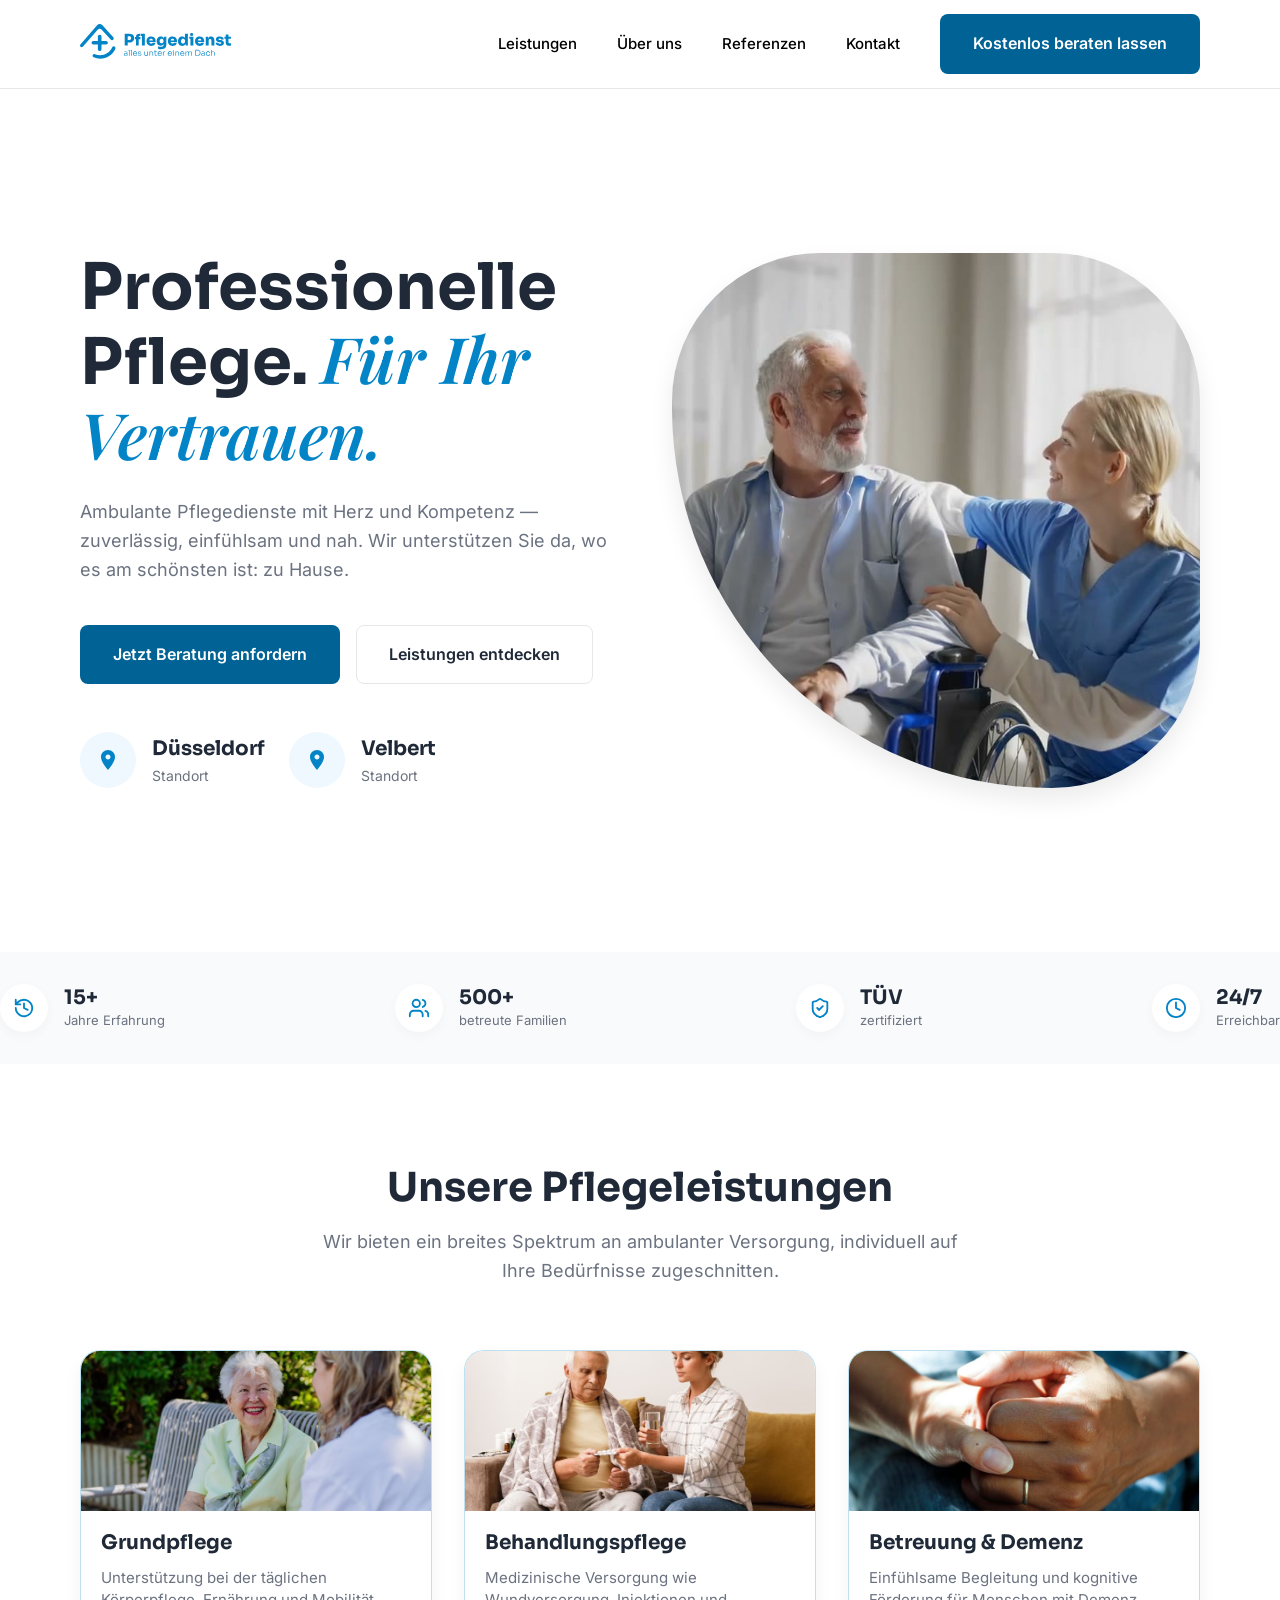
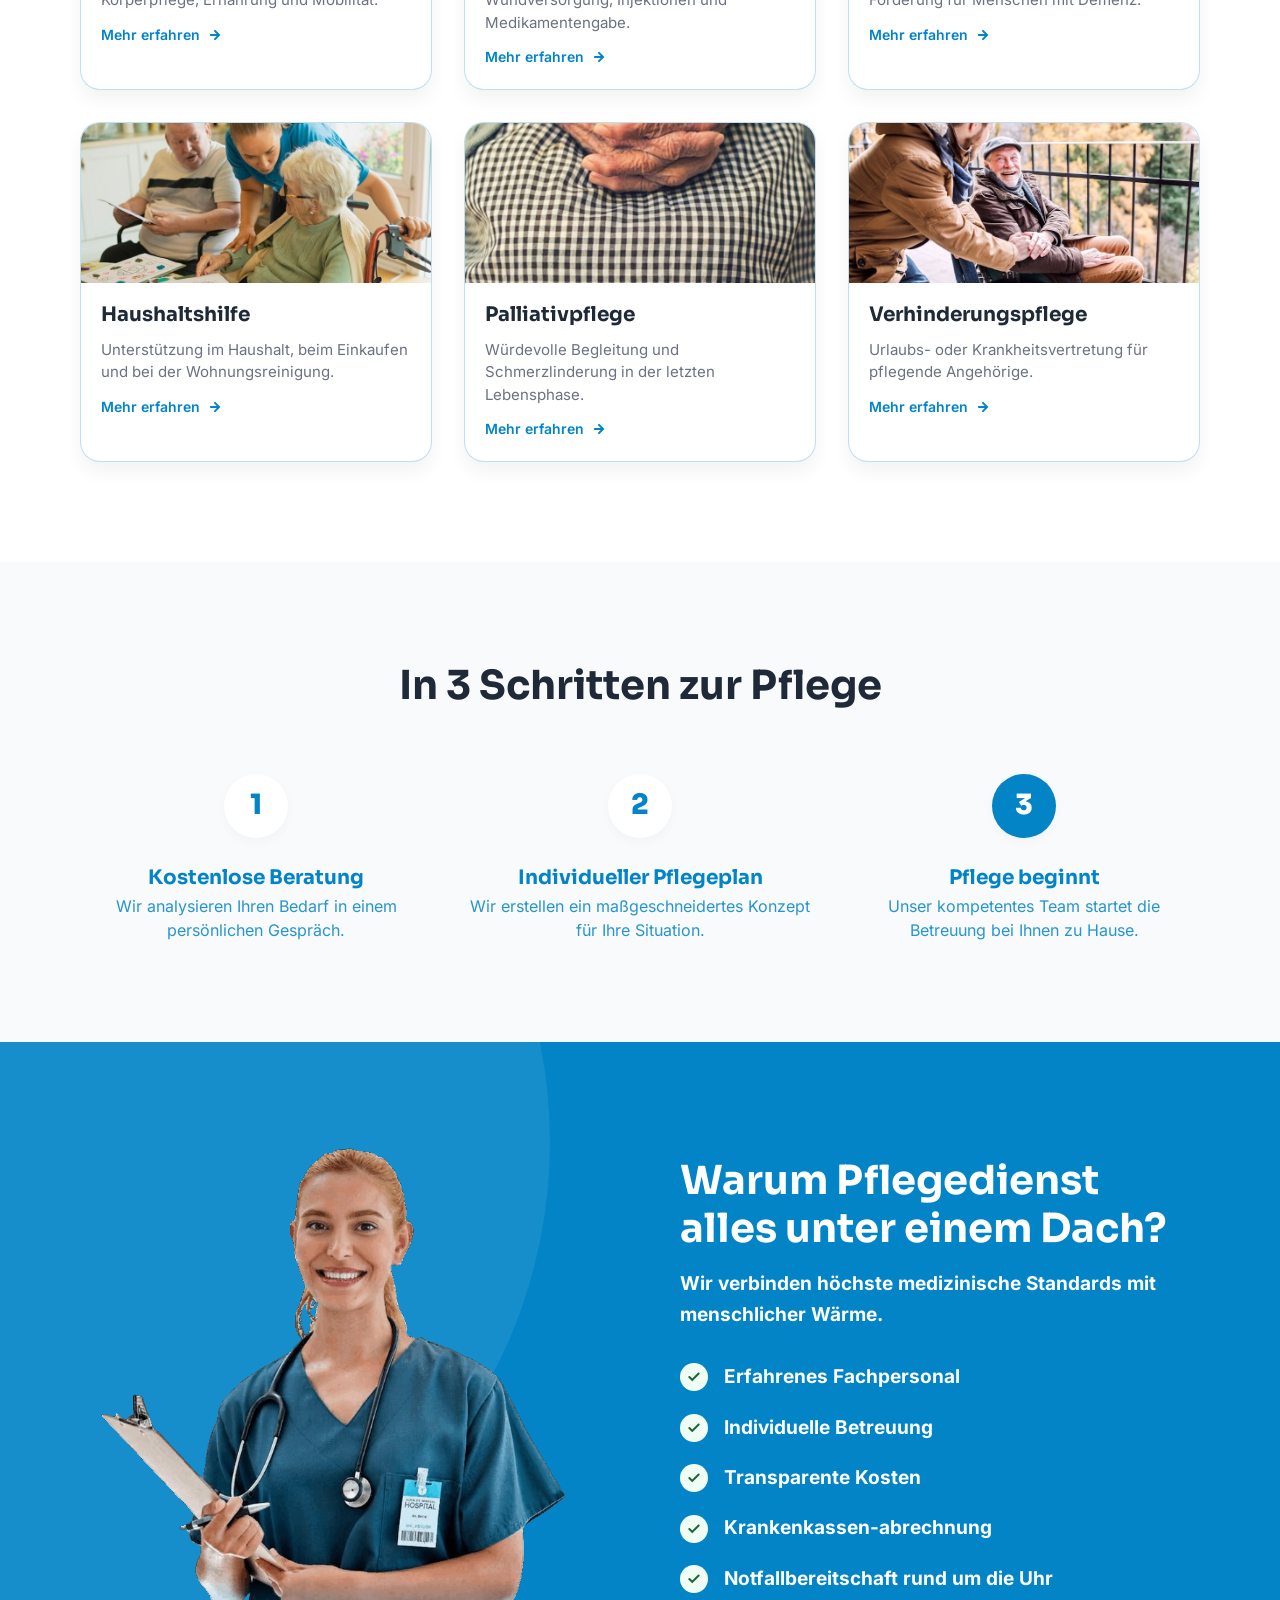
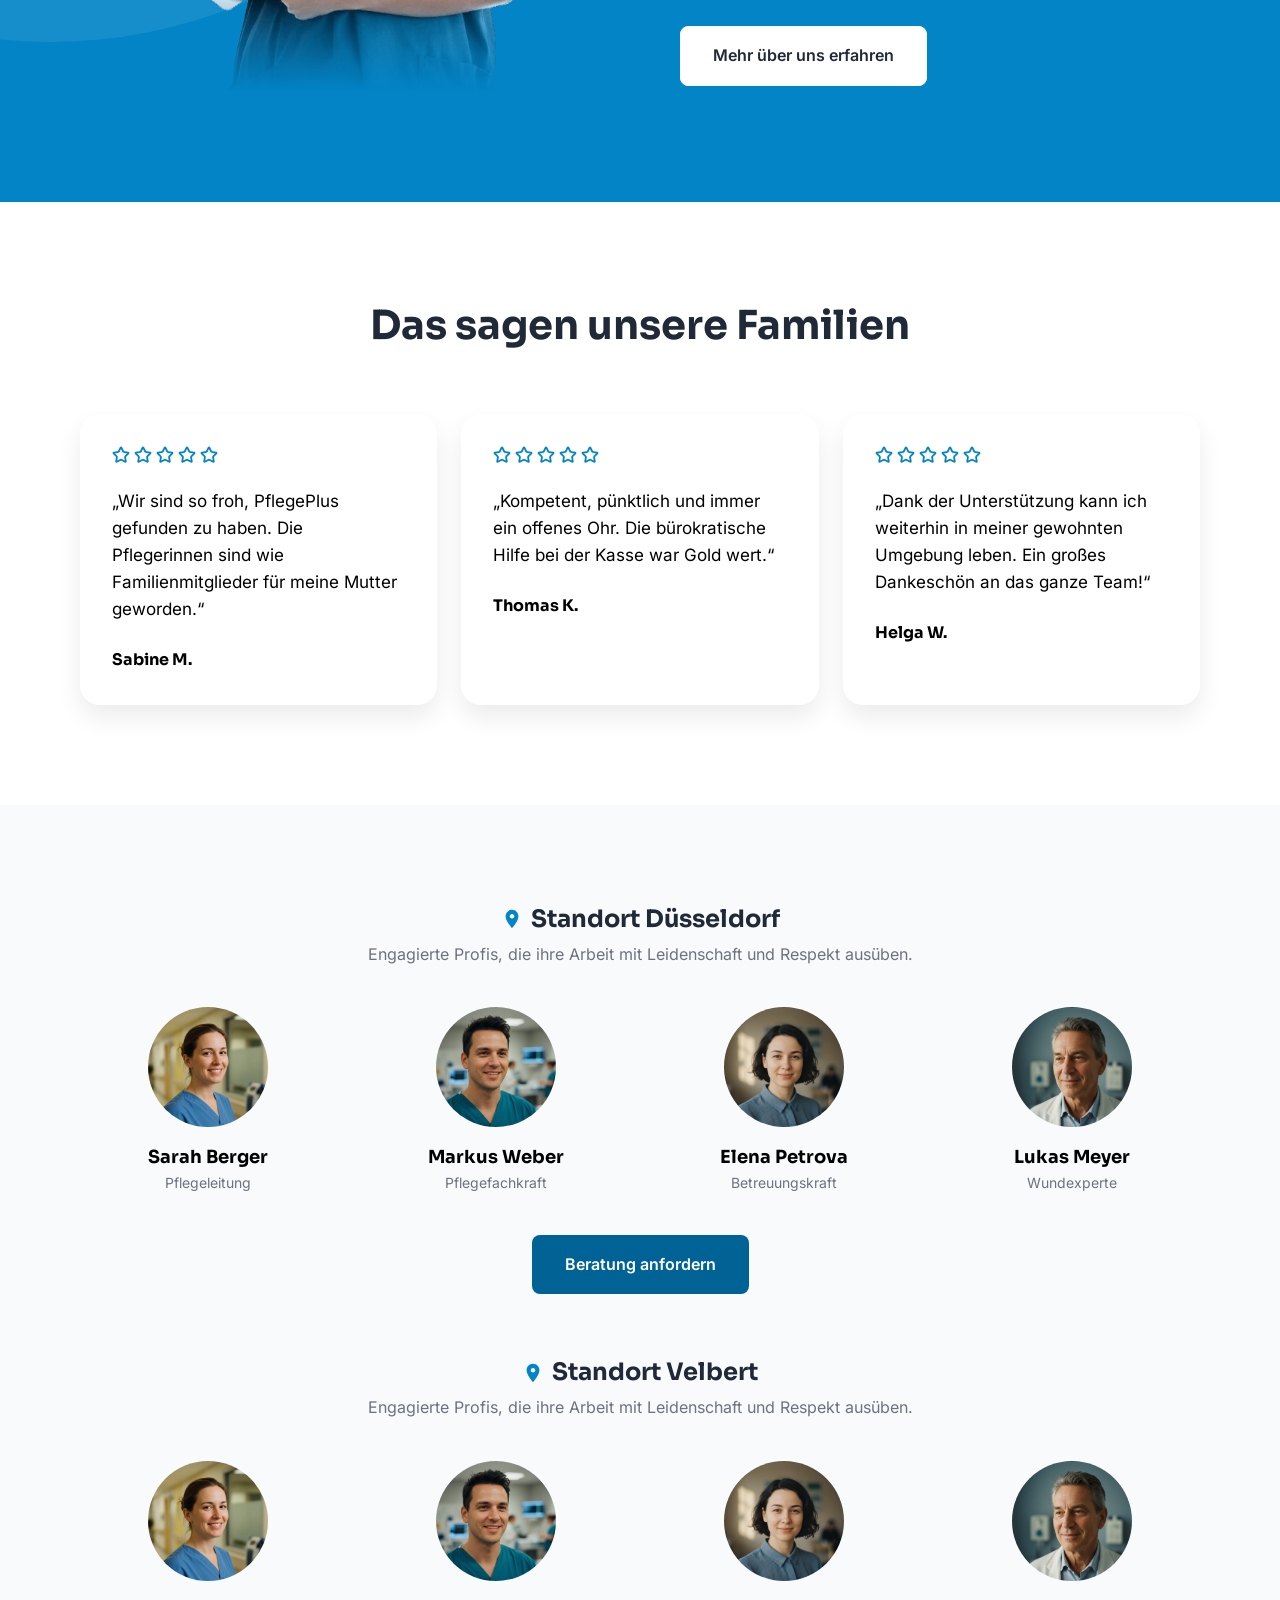
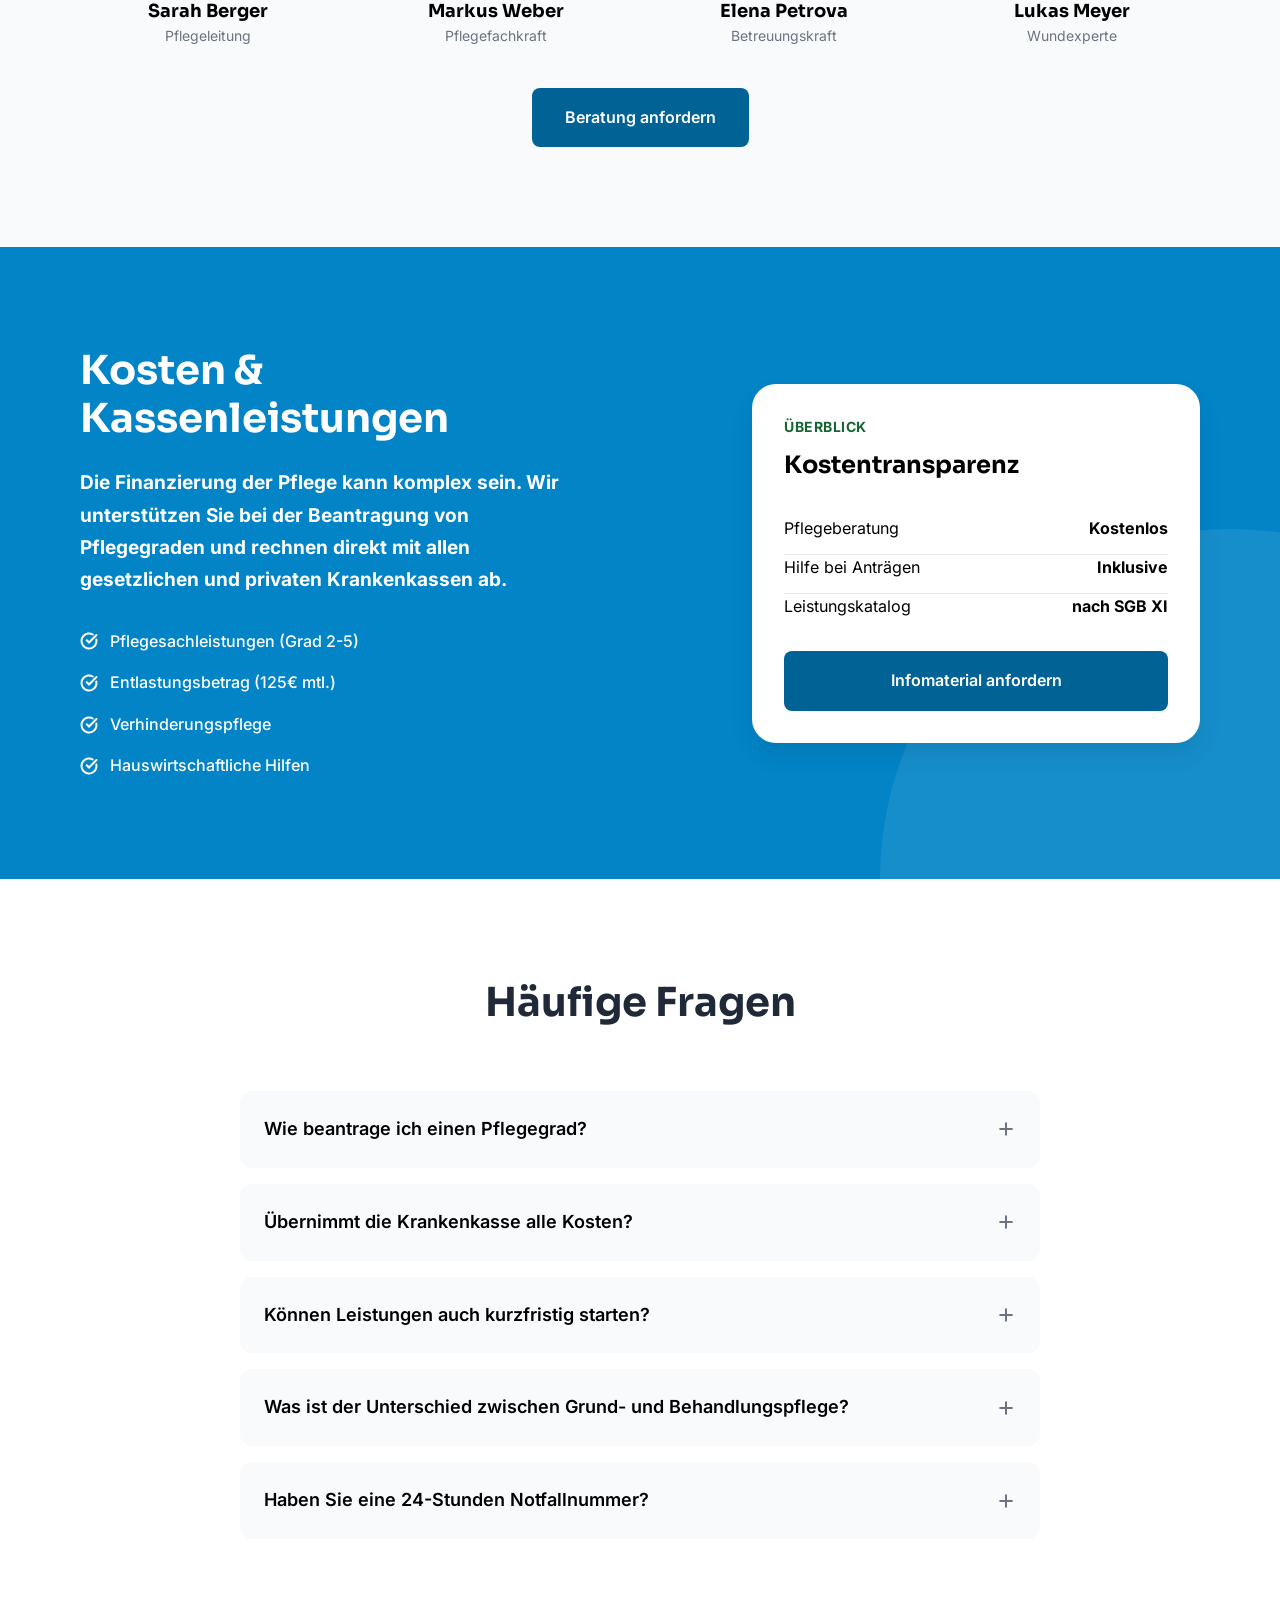
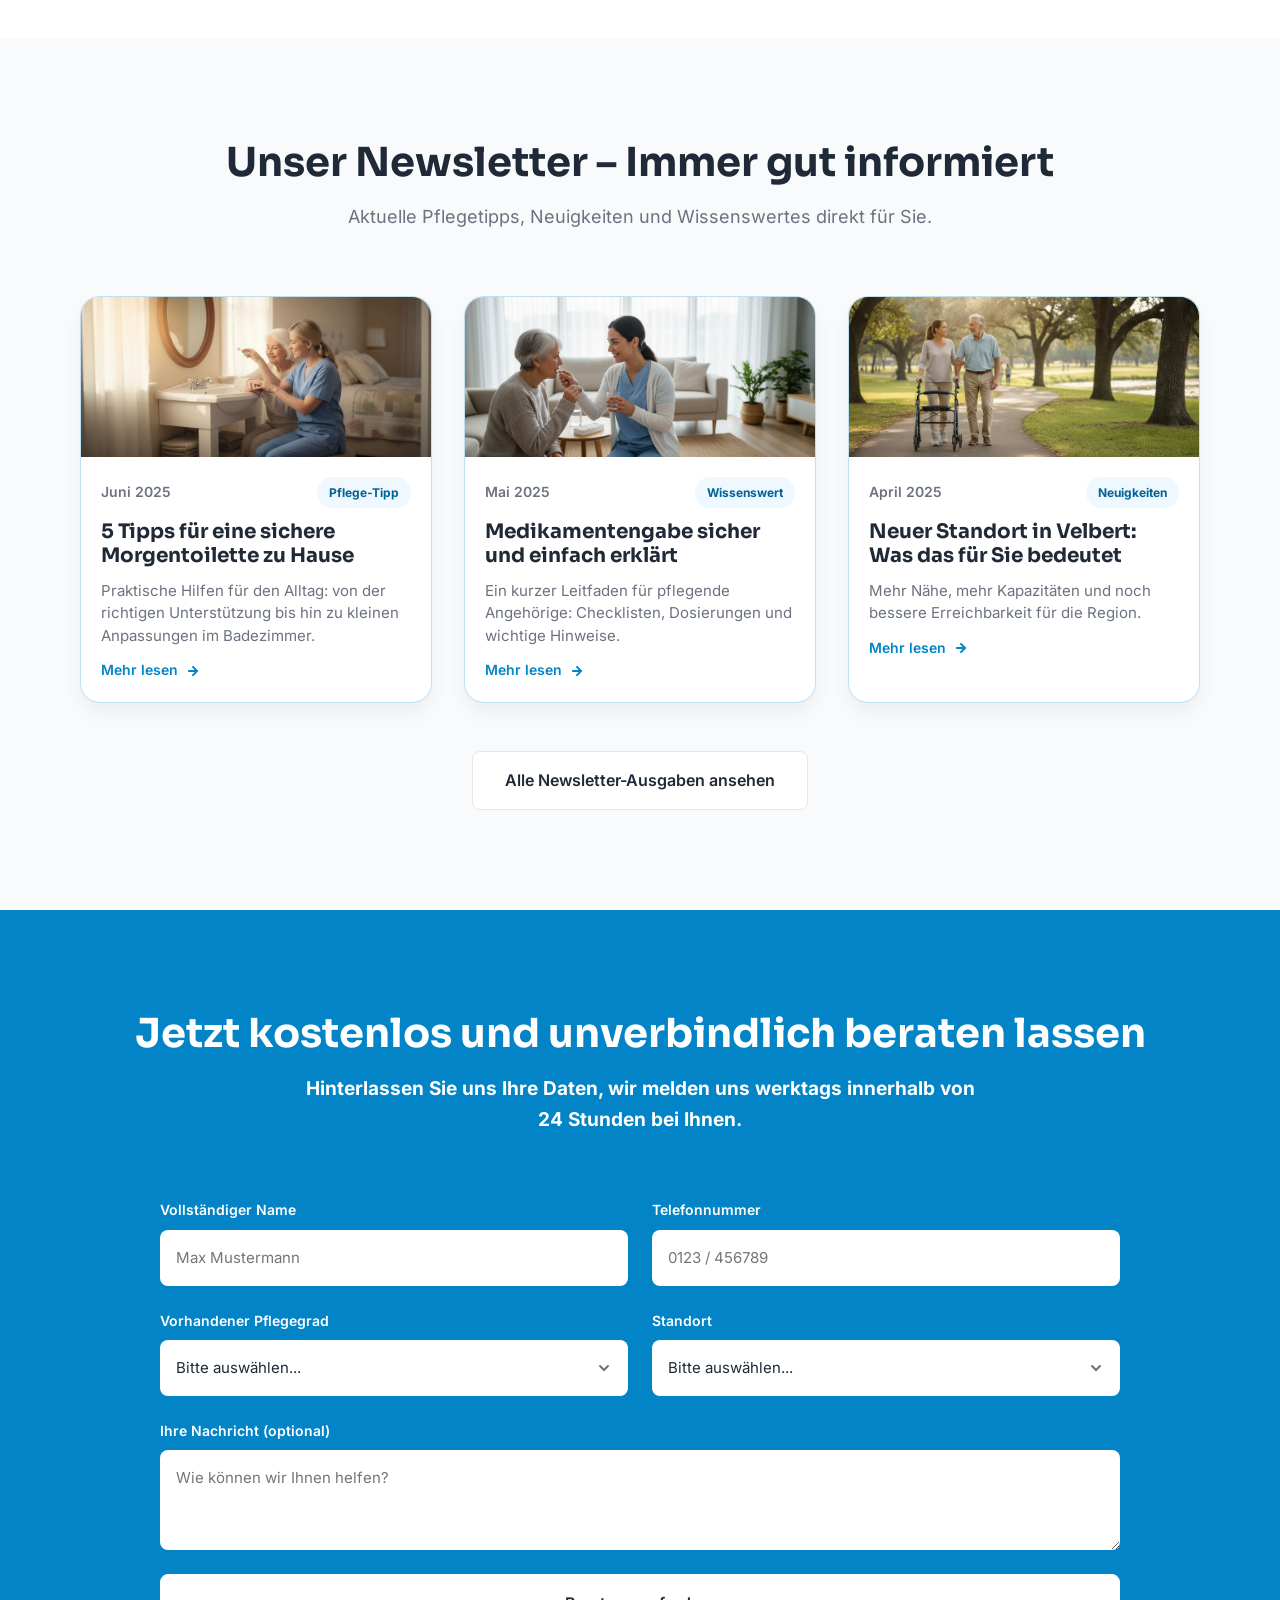
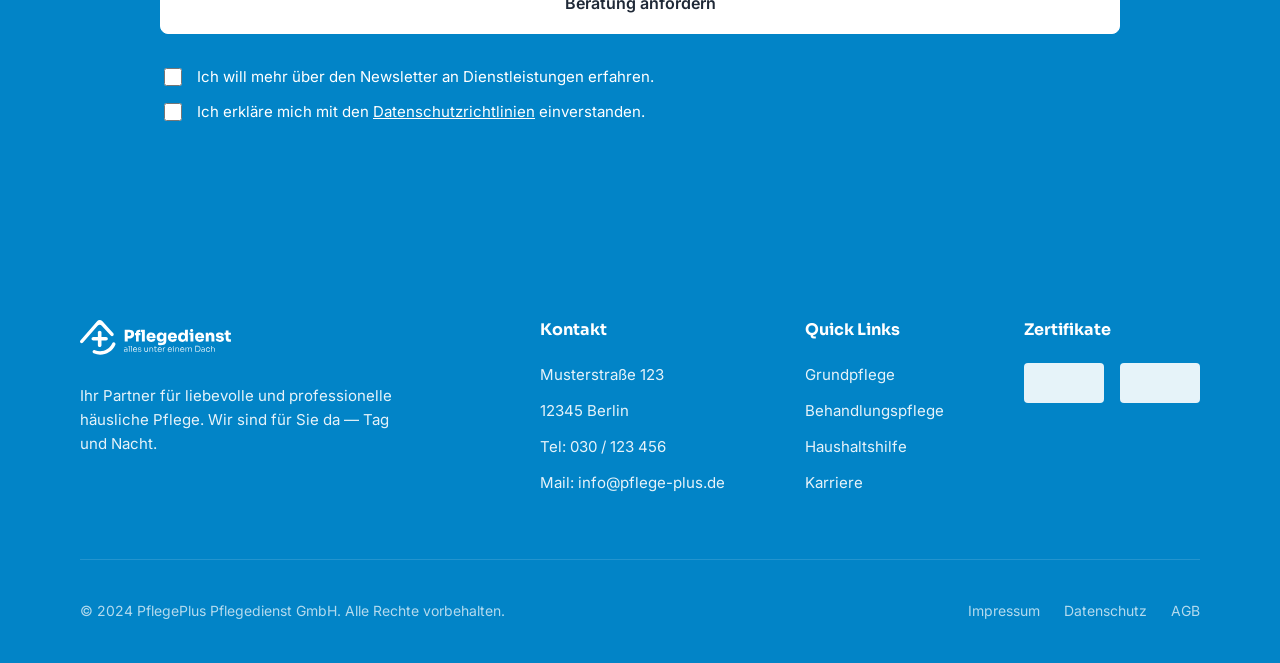
==== index.html @ 5e6a9688 "Initial commit: Pflegedienst-Website Statische Website mit Landingpage, Kontaktformular, Footer und " ====
<!DOCTYPE html>
<html lang="de" data-theme="blau">
<head>
<meta charset="UTF-8" />
<meta name="viewport" content="width=device-width, initial-scale=1.0" />
<title>Pflegedienst alles unter einem Dach — Professionelle Pflege. Für Ihr Vertrauen.</title>
<meta name="description" content="Ambulante Pflege in Düsseldorf &amp; Velbert: Grundpflege, Behandlungspflege, Haushaltshilfe u.v.m. — zuverlässig, einfühlsam, nah. Jetzt kostenlos beraten lassen." />
<link rel="canonical" href="https://www.PLATZHALTER-DOMAIN.de/" />

<link rel="icon" href="favicon.ico" sizes="any" />
<link rel="icon" href="assets/icons/favicon-32.png" type="image/png" sizes="32x32" />
<link rel="apple-touch-icon" href="assets/icons/apple-touch-icon.png" />
<meta name="theme-color" content="#016395" />

<meta property="og:type" content="website" />
<meta property="og:site_name" content="Pflegedienst alles unter einem Dach" />
<meta property="og:title" content="Pflegedienst alles unter einem Dach — Professionelle Pflege. Für Ihr Vertrauen." />
<meta property="og:description" content="Ambulante Pflege in Düsseldorf &amp; Velbert: Grundpflege, Behandlungspflege, Haushaltshilfe u.v.m. — zuverlässig, einfühlsam, nah." />
<meta property="og:image" content="https://www.PLATZHALTER-DOMAIN.de/assets/images/hero-visual.jpg" />
<meta property="og:locale" content="de_DE" />
<meta name="twitter:card" content="summary_large_image" />

<link rel="preload" href="fonts/sora-800.woff2" as="font" type="font/woff2" crossorigin />
<link rel="preload" href="fonts/inter-400.woff2" as="font" type="font/woff2" crossorigin />

<link rel="stylesheet" href="css/tokens.css" />
<link rel="stylesheet" href="css/fonts.css" />
<link rel="stylesheet" href="css/base.css" />
<link rel="stylesheet" href="css/components.css" />
<link rel="stylesheet" href="css/layout.css" />

<script type="application/ld+json">
{
  "@context": "https://schema.org",
  "@graph": [
    {
      "@type": "MedicalBusiness",
      "name": "Pflegedienst alles unter einem Dach — Düsseldorf",
      "image": "https://www.PLATZHALTER-DOMAIN.de/assets/images/hero-visual.jpg",
      "telephone": "PLATZHALTER-TELEFON",
      "areaServed": "Düsseldorf",
      "address": {
        "@type": "PostalAddress",
        "addressLocality": "Düsseldorf",
        "addressCountry": "DE"
      }
    },
    {
      "@type": "MedicalBusiness",
      "name": "Pflegedienst alles unter einem Dach — Velbert",
      "image": "https://www.PLATZHALTER-DOMAIN.de/assets/images/hero-visual.jpg",
      "telephone": "PLATZHALTER-TELEFON",
      "areaServed": "Velbert",
      "address": {
        "@type": "PostalAddress",
        "addressLocality": "Velbert",
        "addressCountry": "DE"
      }
    }
  ]
}
</script>
</head>
<body>

<!-- ============================== HEADER ============================== -->
<header class="site-header">
  <div class="container">
    <a href="#top" class="logo" aria-label="Pflegedienst alles unter einem Dach — Startseite">
      <img class="logo__full" src="assets/logo/logo.svg" alt="Pflegedienst alles unter einem Dach" width="900" height="236" />
    </a>

    <nav class="nav-desktop" aria-label="Hauptnavigation">
      <ul class="nav-desktop__links">
        <li><a href="#services">Leistungen</a></li>
        <li><a href="#warum-uns">Über uns</a></li>
        <li><a href="#team">Referenzen</a></li>
        <li><a href="#kontakt">Kontakt</a></li>
      </ul>
      <a href="#kontakt" class="btn btn--primary">Kostenlos beraten lassen</a>
    </nav>

    <button class="nav-toggle" aria-label="Menü öffnen" aria-expanded="false" aria-controls="nav-mobile">
      <span></span><span></span><span></span>
    </button>
  </div>

  <nav id="nav-mobile" class="nav-mobile" aria-label="Mobile Navigation">
    <ul class="nav-mobile__links">
      <li><a href="#services">Leistungen</a></li>
      <li><a href="#warum-uns">Über uns</a></li>
      <li><a href="#team">Referenzen</a></li>
      <li><a href="#kontakt">Kontakt</a></li>
    </ul>
    <a href="#kontakt" class="btn btn--primary btn--block">Kostenlos beraten lassen</a>
  </nav>
</header>

<main id="top">

  <!-- ============================== HERO ============================== -->
  <section class="hero">
    <div class="container">
      <div class="hero__content">
        <div class="hero__heading-group">
          <h1 class="hero__title">Professionelle Pflege. <em>Für Ihr Vertrauen.</em></h1>
          <p class="hero__lede">Ambulante Pflegedienste mit Herz und Kompetenz — zuverlässig, einfühlsam und nah. Wir unterstützen Sie da, wo es am schönsten ist: zu Hause.</p>
        </div>
        <div class="hero__actions">
          <a href="#kontakt" class="btn btn--primary">Jetzt Beratung anfordern</a>
          <a href="#services" class="btn btn--secondary">Leistungen entdecken</a>
        </div>
        <div class="hero__locations">
          <div class="location">
            <div class="location__icon"><img src="assets/icons/map-pin.svg" alt="" /></div>
            <div>
              <p class="location__name">Düsseldorf</p>
              <p class="location__label">Standort</p>
            </div>
          </div>
          <div class="location">
            <div class="location__icon"><img src="assets/icons/map-pin.svg" alt="" /></div>
            <div>
              <p class="location__name">Velbert</p>
              <p class="location__label">Standort</p>
            </div>
          </div>
        </div>
      </div>
      <div class="hero__visual">
        <div class="hero__visual-panel">
          <video class="hero__visual-img" width="1280" height="720" poster="assets/images/hero-visual-poster.jpg" autoplay muted loop playsinline preload="auto" aria-label="Pflegefachkraft im warmherzigen Gespräch mit einem Bewohner im Rollstuhl">
            <source src="assets/video/hero-video.mp4" type="video/mp4" />
          </video>
        </div>
      </div>
    </div>
  </section>

  <!-- ============================== TRUST BAR ============================== -->
  <section class="trust-bar" aria-label="Vertrauenswerte">
    <div class="container">
      <div class="stat">
        <div class="stat__icon"><img src="assets/icons/history.svg" alt="" /></div>
        <div><p class="stat__value">15+</p><p class="stat__label">Jahre Erfahrung</p></div>
      </div>
      <div class="stat">
        <div class="stat__icon"><img src="assets/icons/users.svg" alt="" /></div>
        <div><p class="stat__value">500+</p><p class="stat__label">betreute Familien</p></div>
      </div>
      <div class="stat">
        <div class="stat__icon"><img src="assets/icons/shield-check.svg" alt="" /></div>
        <div><p class="stat__value">TÜV</p><p class="stat__label">zertifiziert</p></div>
      </div>
      <div class="stat">
        <div class="stat__icon"><img src="assets/icons/clock.svg" alt="" /></div>
        <div><p class="stat__value">24/7</p><p class="stat__label">Erreichbar</p></div>
      </div>
    </div>
  </section>

  <!-- ============================== SERVICES ============================== -->
  <section id="services">
    <div class="container">
      <div class="section-head">
        <h2 class="section-title">Unsere Pflegeleistungen</h2>
        <p class="section-intro">Wir bieten ein breites Spektrum an ambulanter Versorgung, individuell auf Ihre Bedürfnisse zugeschnitten.</p>
      </div>
      <div class="services-grid">
        <article class="card reveal">
          <img class="card__image" src="assets/images/service-grundpflege.jpg" width="800" height="533" loading="lazy" decoding="async" alt="Pflegekraft unterstützt eine Seniorin bei der Grundpflege" />
          <div class="card__body">
            <h3 class="card__title">Grundpflege</h3>
            <p class="card__text">Unterstützung bei der täglichen Körperpflege, Ernährung und Mobilität.</p>
            <a href="#kontakt" class="card__link">Mehr erfahren <img src="assets/icons/arrow-right.svg" alt="" /></a>
          </div>
        </article>
        <article class="card reveal">
          <img class="card__image" src="assets/images/service-behandlungspflege.jpg" width="800" height="533" loading="lazy" decoding="async" alt="Medizinische Behandlungspflege durch Fachpersonal" />
          <div class="card__body">
            <h3 class="card__title">Behandlungspflege</h3>
            <p class="card__text">Medizinische Versorgung wie Wundversorgung, Injektionen und Medikamentengabe.</p>
            <a href="#kontakt" class="card__link">Mehr erfahren <img src="assets/icons/arrow-right.svg" alt="" /></a>
          </div>
        </article>
        <article class="card reveal">
          <img class="card__image" src="assets/images/service-betreuung-demenz.jpg" width="800" height="533" loading="lazy" decoding="async" alt="Einfühlsame Betreuung eines Menschen mit Demenz" />
          <div class="card__body">
            <h3 class="card__title">Betreuung &amp; Demenz</h3>
            <p class="card__text">Einfühlsame Begleitung und kognitive Förderung für Menschen mit Demenz.</p>
            <a href="#kontakt" class="card__link">Mehr erfahren <img src="assets/icons/arrow-right.svg" alt="" /></a>
          </div>
        </article>
        <article class="card reveal">
          <img class="card__image" src="assets/images/service-haushaltshilfe.jpg" width="800" height="566" loading="lazy" decoding="async" alt="Haushaltshilfe unterstützt beim Einkaufen" />
          <div class="card__body">
            <h3 class="card__title">Haushaltshilfe</h3>
            <p class="card__text">Unterstützung im Haushalt, beim Einkaufen und bei der Wohnungsreinigung.</p>
            <a href="#kontakt" class="card__link">Mehr erfahren <img src="assets/icons/arrow-right.svg" alt="" /></a>
          </div>
        </article>
        <article class="card reveal">
          <img class="card__image" src="assets/images/service-palliativpflege.jpg" width="800" height="533" loading="lazy" decoding="async" alt="Würdevolle Palliativpflege in vertrauter Umgebung" />
          <div class="card__body">
            <h3 class="card__title">Palliativpflege</h3>
            <p class="card__text">Würdevolle Begleitung und Schmerzlinderung in der letzten Lebensphase.</p>
            <a href="#kontakt" class="card__link">Mehr erfahren <img src="assets/icons/arrow-right.svg" alt="" /></a>
          </div>
        </article>
        <article class="card reveal">
          <img class="card__image" src="assets/images/service-verhinderungspflege.jpg" width="800" height="533" loading="lazy" decoding="async" alt="Verhinderungspflege als Vertretung für pflegende Angehörige" />
          <div class="card__body">
            <h3 class="card__title">Verhinderungspflege</h3>
            <p class="card__text">Urlaubs- oder Krankheitsvertretung für pflegende Angehörige.</p>
            <a href="#kontakt" class="card__link">Mehr erfahren <img src="assets/icons/arrow-right.svg" alt="" /></a>
          </div>
        </article>
      </div>
    </div>
  </section>

  <!-- ============================== HOW IT WORKS ============================== -->
  <section class="section--subtle">
    <div class="container">
      <div class="section-head">
        <h2 class="section-title">In 3 Schritten zur Pflege</h2>
      </div>
      <div class="steps-grid">
        <div class="step reveal">
          <div class="step__number">1</div>
          <div>
            <p class="step__title">Kostenlose Beratung</p>
            <p class="step__text">Wir analysieren Ihren Bedarf in einem persönlichen Gespräch.</p>
          </div>
        </div>
        <div class="step reveal">
          <div class="step__number">2</div>
          <div>
            <p class="step__title">Individueller Pflegeplan</p>
            <p class="step__text">Wir erstellen ein maßgeschneidertes Konzept für Ihre Situation.</p>
          </div>
        </div>
        <div class="step step--active reveal">
          <div class="step__number">3</div>
          <div>
            <p class="step__title">Pflege beginnt</p>
            <p class="step__text">Unser kompetentes Team startet die Betreuung bei Ihnen zu Hause.</p>
          </div>
        </div>
      </div>
    </div>
  </section>

  <!-- ============================== WHY US ============================== -->
  <section id="warum-uns" class="why-us section--brand">
    <div class="decor-blob" style="width:1000px;height:1000px;top:-400px;left:-450px;"></div>
    <div class="container">
      <div class="why-us__visual">
        <img src="assets/images/why-us-nursing.png" width="700" height="776" loading="lazy" decoding="async" alt="Pflegefachkraft mit Klemmbrett und Stethoskop" />
      </div>
      <div class="why-us__content">
        <div class="why-us__heading">
          <h2>Warum Pflegedienst alles unter einem Dach?</h2>
          <p>Wir verbinden höchste medizinische Standards mit menschlicher Wärme.</p>
        </div>
        <div class="check-list">
          <div class="check-item">
            <div class="check-item__icon"><img src="assets/icons/check.svg" alt="" /></div>
            <p class="check-item__text">Erfahrenes Fachpersonal</p>
          </div>
          <div class="check-item">
            <div class="check-item__icon"><img src="assets/icons/check.svg" alt="" /></div>
            <p class="check-item__text">Individuelle Betreuung</p>
          </div>
          <div class="check-item">
            <div class="check-item__icon"><img src="assets/icons/check.svg" alt="" /></div>
            <p class="check-item__text">Transparente Kosten</p>
          </div>
          <div class="check-item">
            <div class="check-item__icon"><img src="assets/icons/check.svg" alt="" /></div>
            <p class="check-item__text">Krankenkassen-abrechnung</p>
          </div>
          <div class="check-item">
            <div class="check-item__icon"><img src="assets/icons/check.svg" alt="" /></div>
            <p class="check-item__text">Notfallbereitschaft rund um die Uhr</p>
          </div>
        </div>
        <a href="#team" class="btn btn--on-brand" style="align-self:flex-start;">Mehr über uns erfahren</a>
      </div>
    </div>
  </section>

  <!-- ============================== TESTIMONIALS ============================== -->
  <section>
    <div class="container">
      <div class="section-head">
        <h2 class="section-title">Das sagen unsere Familien</h2>
      </div>
      <div class="testimonials-grid">
        <div class="testimonial reveal">
          <div class="testimonial__stars" role="img" aria-label="Bewertung: 5 von 5 Sternen">
            <img src="assets/icons/star.svg" alt="" aria-hidden="true" /><img src="assets/icons/star.svg" alt="" aria-hidden="true" /><img src="assets/icons/star.svg" alt="" aria-hidden="true" /><img src="assets/icons/star.svg" alt="" aria-hidden="true" /><img src="assets/icons/star.svg" alt="" aria-hidden="true" />
          </div>
          <p class="testimonial__quote">„Wir sind so froh, PflegePlus gefunden zu haben. Die Pflegerinnen sind wie Familienmitglieder für meine Mutter geworden.“</p>
          <p class="testimonial__author">Sabine M.</p>
        </div>
        <div class="testimonial reveal">
          <div class="testimonial__stars" role="img" aria-label="Bewertung: 5 von 5 Sternen">
            <img src="assets/icons/star.svg" alt="" aria-hidden="true" /><img src="assets/icons/star.svg" alt="" aria-hidden="true" /><img src="assets/icons/star.svg" alt="" aria-hidden="true" /><img src="assets/icons/star.svg" alt="" aria-hidden="true" /><img src="assets/icons/star.svg" alt="" aria-hidden="true" />
          </div>
          <p class="testimonial__quote">„Kompetent, pünktlich und immer ein offenes Ohr. Die bürokratische Hilfe bei der Kasse war Gold wert.“</p>
          <p class="testimonial__author">Thomas K.</p>
        </div>
        <div class="testimonial reveal">
          <div class="testimonial__stars" role="img" aria-label="Bewertung: 5 von 5 Sternen">
            <img src="assets/icons/star.svg" alt="" aria-hidden="true" /><img src="assets/icons/star.svg" alt="" aria-hidden="true" /><img src="assets/icons/star.svg" alt="" aria-hidden="true" /><img src="assets/icons/star.svg" alt="" aria-hidden="true" /><img src="assets/icons/star.svg" alt="" aria-hidden="true" />
          </div>
          <p class="testimonial__quote">„Dank der Unterstützung kann ich weiterhin in meiner gewohnten Umgebung leben. Ein großes Dankeschön an das ganze Team!“</p>
          <p class="testimonial__author">Helga W.</p>
        </div>
      </div>
    </div>
  </section>

  <!-- ============================== TEAM ============================== -->
  <section id="team" class="section--subtle">
    <div class="container">
      <div class="team-location">
        <div class="team-location__head">
          <h3><img src="assets/icons/map-pin.svg" alt="" />Standort Düsseldorf</h3>
          <p>Engagierte Profis, die ihre Arbeit mit Leidenschaft und Respekt ausüben.</p>
        </div>
        <div class="team-grid">
          <div class="team-member reveal">
            <img class="team-member__photo" src="assets/images/team-sarah-berger.jpg" width="400" height="400" loading="lazy" decoding="async" alt="Sarah Berger" />
            <div><p class="team-member__name">Sarah Berger</p><p class="team-member__role">Pflegeleitung</p></div>
          </div>
          <div class="team-member reveal">
            <img class="team-member__photo" src="assets/images/team-markus-weber.jpg" width="400" height="400" loading="lazy" decoding="async" alt="Markus Weber" />
            <div><p class="team-member__name">Markus Weber</p><p class="team-member__role">Pflegefachkraft</p></div>
          </div>
          <div class="team-member reveal">
            <img class="team-member__photo" src="assets/images/team-elena-petrova.jpg" width="400" height="400" loading="lazy" decoding="async" alt="Elena Petrova" />
            <div><p class="team-member__name">Elena Petrova</p><p class="team-member__role">Betreuungskraft</p></div>
          </div>
          <div class="team-member reveal">
            <img class="team-member__photo" src="assets/images/team-lukas-meyer.jpg" width="400" height="400" loading="lazy" decoding="async" alt="Lukas Meyer" />
            <div><p class="team-member__name">Lukas Meyer</p><p class="team-member__role">Wundexperte</p></div>
          </div>
        </div>
        <div class="team-location__cta">
          <a href="#kontakt" class="btn btn--primary">Beratung anfordern</a>
        </div>
      </div>

      <div class="team-location">
        <div class="team-location__head">
          <h3><img src="assets/icons/map-pin.svg" alt="" />Standort Velbert</h3>
          <p>Engagierte Profis, die ihre Arbeit mit Leidenschaft und Respekt ausüben.</p>
        </div>
        <div class="team-grid">
          <div class="team-member reveal">
            <img class="team-member__photo" src="assets/images/team-sarah-berger.jpg" width="400" height="400" loading="lazy" decoding="async" alt="Sarah Berger" />
            <div><p class="team-member__name">Sarah Berger</p><p class="team-member__role">Pflegeleitung</p></div>
          </div>
          <div class="team-member reveal">
            <img class="team-member__photo" src="assets/images/team-markus-weber.jpg" width="400" height="400" loading="lazy" decoding="async" alt="Markus Weber" />
            <div><p class="team-member__name">Markus Weber</p><p class="team-member__role">Pflegefachkraft</p></div>
          </div>
          <div class="team-member reveal">
            <img class="team-member__photo" src="assets/images/team-elena-petrova.jpg" width="400" height="400" loading="lazy" decoding="async" alt="Elena Petrova" />
            <div><p class="team-member__name">Elena Petrova</p><p class="team-member__role">Betreuungskraft</p></div>
          </div>
          <div class="team-member reveal">
            <img class="team-member__photo" src="assets/images/team-lukas-meyer.jpg" width="400" height="400" loading="lazy" decoding="async" alt="Lukas Meyer" />
            <div><p class="team-member__name">Lukas Meyer</p><p class="team-member__role">Wundexperte</p></div>
          </div>
        </div>
        <div class="team-location__cta">
          <a href="#kontakt" class="btn btn--primary">Beratung anfordern</a>
        </div>
      </div>
    </div>
  </section>

  <!-- ============================== COSTS ============================== -->
  <section class="costs section--brand">
    <div class="decor-blob" style="width:700px;height:700px;bottom:-350px;right:-300px;"></div>
    <div class="container">
      <div class="costs__content">
        <h2 class="costs__title">Kosten &amp; Kassenleistungen</h2>
        <p class="costs__text">Die Finanzierung der Pflege kann komplex sein. Wir unterstützen Sie bei der Beantragung von Pflegegraden und rechnen direkt mit allen gesetzlichen und privaten Krankenkassen ab.</p>
        <div class="costs__list">
          <div class="check-circle-item"><img src="assets/icons/check-circle.svg" alt="" /><span>Pflegesachleistungen (Grad 2-5)</span></div>
          <div class="check-circle-item"><img src="assets/icons/check-circle.svg" alt="" /><span>Entlastungsbetrag (125€ mtl.)</span></div>
          <div class="check-circle-item"><img src="assets/icons/check-circle.svg" alt="" /><span>Verhinderungspflege</span></div>
          <div class="check-circle-item"><img src="assets/icons/check-circle.svg" alt="" /><span>Hauswirtschaftliche Hilfen</span></div>
        </div>
      </div>
      <div class="overview-card">
        <div>
          <p class="overview-card__eyebrow">Überblick</p>
          <p class="overview-card__title">Kostentransparenz</p>
        </div>
        <div>
          <div class="overview-card__row"><span>Pflegeberatung</span><span>Kostenlos</span></div>
          <div class="overview-card__row"><span>Hilfe bei Anträgen</span><span>Inklusive</span></div>
          <div class="overview-card__row"><span>Leistungskatalog</span><span>nach SGB XI</span></div>
        </div>
        <a href="#kontakt" class="btn btn--primary btn--block">Infomaterial anfordern</a>
      </div>
    </div>
  </section>

  <!-- ============================== FAQ ============================== -->
  <section>
    <div class="container">
      <div class="section-head">
        <h2 class="section-title">Häufige Fragen</h2>
      </div>
      <div class="accordion">
        <div class="accordion-item">
          <button class="accordion-trigger" aria-expanded="false" aria-controls="faq-panel-1" id="faq-trigger-1">
            <span>Wie beantrage ich einen Pflegegrad?</span>
            <img class="accordion-trigger__icon" src="assets/icons/plus.svg" alt="" aria-hidden="true" />
          </button>
          <div class="accordion-panel" id="faq-panel-1" role="region" aria-labelledby="faq-trigger-1"><div class="accordion-panel__inner">
            <p>Wir unterstützen Sie kostenlos bei der Antragstellung: Sie stellen den Antrag formlos bei Ihrer Pflegekasse, anschließend erfolgt eine Begutachtung durch den Medizinischen Dienst. Wir begleiten Sie durch den gesamten Prozess und helfen bei allen erforderlichen Unterlagen.</p>
          </div></div>
        </div>
        <div class="accordion-item">
          <button class="accordion-trigger" aria-expanded="false" aria-controls="faq-panel-2" id="faq-trigger-2">
            <span>Übernimmt die Krankenkasse alle Kosten?</span>
            <img class="accordion-trigger__icon" src="assets/icons/plus.svg" alt="" aria-hidden="true" />
          </button>
          <div class="accordion-panel" id="faq-panel-2" role="region" aria-labelledby="faq-trigger-2"><div class="accordion-panel__inner">
            <p>Je nach Pflegegrad übernimmt die Pflegekasse Pflegesachleistungen, den Entlastungsbetrag sowie weitere Leistungen. Wir rechnen direkt mit Ihrer Kasse ab und informieren Sie transparent über eventuelle Eigenanteile.</p>
          </div></div>
        </div>
        <div class="accordion-item">
          <button class="accordion-trigger" aria-expanded="false" aria-controls="faq-panel-3" id="faq-trigger-3">
            <span>Können Leistungen auch kurzfristig starten?</span>
            <img class="accordion-trigger__icon" src="assets/icons/plus.svg" alt="" aria-hidden="true" />
          </button>
          <div class="accordion-panel" id="faq-panel-3" role="region" aria-labelledby="faq-trigger-3"><div class="accordion-panel__inner">
            <p>Ja, in dringenden Fällen können wir die Versorgung häufig innerhalb weniger Tage beginnen. Kontaktieren Sie uns einfach — wir prüfen gemeinsam mit Ihnen die schnellstmögliche Umsetzung.</p>
          </div></div>
        </div>
        <div class="accordion-item">
          <button class="accordion-trigger" aria-expanded="false" aria-controls="faq-panel-4" id="faq-trigger-4">
            <span>Was ist der Unterschied zwischen Grund- und Behandlungspflege?</span>
            <img class="accordion-trigger__icon" src="assets/icons/plus.svg" alt="" aria-hidden="true" />
          </button>
          <div class="accordion-panel" id="faq-panel-4" role="region" aria-labelledby="faq-trigger-4"><div class="accordion-panel__inner">
            <p>Grundpflege umfasst Unterstützung bei Körperpflege, Ernährung und Mobilität. Behandlungspflege beinhaltet medizinische Maßnahmen wie Wundversorgung, Medikamentengabe oder Injektionen, die von examiniertem Fachpersonal durchgeführt werden.</p>
          </div></div>
        </div>
        <div class="accordion-item">
          <button class="accordion-trigger" aria-expanded="false" aria-controls="faq-panel-5" id="faq-trigger-5">
            <span>Haben Sie eine 24-Stunden Notfallnummer?</span>
            <img class="accordion-trigger__icon" src="assets/icons/plus.svg" alt="" aria-hidden="true" />
          </button>
          <div class="accordion-panel" id="faq-panel-5" role="region" aria-labelledby="faq-trigger-5"><div class="accordion-panel__inner">
            <p>Ja, wir sind rund um die Uhr für Notfälle erreichbar. Unsere Notfallnummer finden Sie in Ihren Unterlagen sowie telefonisch über unsere Zentrale.</p>
          </div></div>
        </div>
      </div>
    </div>
  </section>

  <!-- ============================== NEWSLETTER ============================== -->
  <section class="section--subtle">
    <div class="container">
      <div class="section-head">
        <h2 class="section-title">Unser Newsletter – Immer gut informiert</h2>
        <p class="section-intro">Aktuelle Pflegetipps, Neuigkeiten und Wissenswertes direkt für Sie.</p>
      </div>
      <div class="newsletter-grid">
        <article class="card reveal">
          <img class="card__image" src="assets/images/newsletter-juni.jpg" width="900" height="394" loading="lazy" decoding="async" alt="Sichere Morgentoilette zu Hause" />
          <div class="card__body">
            <div class="card__meta"><span class="card__meta-date">Juni 2025</span><span class="pill">Pflege-Tipp</span></div>
            <h3 class="card__title" style="font-size:1.25rem;">5 Tipps für eine sichere Morgentoilette zu Hause</h3>
            <p class="card__text">Praktische Hilfen für den Alltag: von der richtigen Unterstützung bis hin zu kleinen Anpassungen im Badezimmer.</p>
            <a href="#" class="card__link">Mehr lesen <img src="assets/icons/arrow-right.svg" alt="" /></a>
          </div>
        </article>
        <article class="card reveal">
          <img class="card__image" src="assets/images/newsletter-mai.jpg" width="900" height="394" loading="lazy" decoding="async" alt="Medikamentengabe sicher erklärt" />
          <div class="card__body">
            <div class="card__meta"><span class="card__meta-date">Mai 2025</span><span class="pill">Wissenswert</span></div>
            <h3 class="card__title" style="font-size:1.25rem;">Medikamentengabe sicher und einfach erklärt</h3>
            <p class="card__text">Ein kurzer Leitfaden für pflegende Angehörige: Checklisten, Dosierungen und wichtige Hinweise.</p>
            <a href="#" class="card__link">Mehr lesen <img src="assets/icons/arrow-right.svg" alt="" /></a>
          </div>
        </article>
        <article class="card reveal">
          <img class="card__image" src="assets/images/newsletter-april.jpg" width="900" height="394" loading="lazy" decoding="async" alt="Neuer Standort in Velbert" />
          <div class="card__body">
            <div class="card__meta"><span class="card__meta-date">April 2025</span><span class="pill">Neuigkeiten</span></div>
            <h3 class="card__title" style="font-size:1.25rem;">Neuer Standort in Velbert: Was das für Sie bedeutet</h3>
            <p class="card__text">Mehr Nähe, mehr Kapazitäten und noch bessere Erreichbarkeit für die Region.</p>
            <a href="#" class="card__link">Mehr lesen <img src="assets/icons/arrow-right.svg" alt="" /></a>
          </div>
        </article>
      </div>
      <div class="newsletter-cta">
        <a href="#" class="btn btn--secondary">Alle Newsletter-Ausgaben ansehen</a>
      </div>
    </div>
  </section>

  <!-- ============================== LEAD CAPTURE ============================== -->
  <section id="kontakt" class="section--brand">
    <div class="container">
      <div class="section-head section-head--inverse">
        <h2 class="section-title">Jetzt kostenlos und unverbindlich beraten lassen</h2>
        <p class="section-intro">Hinterlassen Sie uns Ihre Daten, wir melden uns werktags innerhalb von 24 Stunden bei Ihnen.</p>
      </div>
      <form class="lead-form">
        <div class="lead-form__grid">
          <div class="field">
            <label class="field__label" for="name">Vollständiger Name</label>
            <input class="field__input" type="text" id="name" name="name" placeholder="Max Mustermann" required />
          </div>
          <div class="field">
            <label class="field__label" for="phone">Telefonnummer</label>
            <input class="field__input" type="tel" id="phone" name="phone" placeholder="0123 / 456789" required />
          </div>
          <div class="field">
            <label class="field__label" for="pflegegrad">Vorhandener Pflegegrad</label>
            <select class="field__select" id="pflegegrad" name="pflegegrad">
              <option value="">Bitte auswählen...</option>
              <option value="kein">Kein Pflegegrad</option>
              <option value="1">Pflegegrad 1</option>
              <option value="2">Pflegegrad 2</option>
              <option value="3">Pflegegrad 3</option>
              <option value="4">Pflegegrad 4</option>
              <option value="5">Pflegegrad 5</option>
            </select>
          </div>
          <div class="field">
            <label class="field__label" for="standort">Standort</label>
            <select class="field__select" id="standort" name="standort" required>
              <option value="">Bitte auswählen...</option>
              <option value="duesseldorf">Düsseldorf</option>
              <option value="velbert">Velbert</option>
            </select>
          </div>
          <div class="field lead-form__message">
            <label class="field__label" for="message">Ihre Nachricht (optional)</label>
            <textarea class="field__textarea" id="message" name="message" placeholder="Wie können wir Ihnen helfen?"></textarea>
          </div>
          <div class="lead-form__submit">
            <button type="submit" class="btn btn--on-brand btn--block">Beratung anfordern</button>
          </div>
        </div>
        <div class="lead-form__consent">
          <div class="checkbox-row">
            <input type="checkbox" id="newsletter-optin" name="newsletter-optin" />
            <label for="newsletter-optin">Ich will mehr über den Newsletter an Dienstleistungen erfahren.</label>
          </div>
          <div class="checkbox-row">
            <input type="checkbox" id="privacy-optin" name="privacy-optin" required />
            <label for="privacy-optin">Ich erkläre mich mit den <a href="datenschutz.html" style="text-decoration:underline;">Datenschutzrichtlinien</a> einverstanden.</label>
          </div>
        </div>
        <p class="lead-form__status" role="status" style="color:var(--color-text-inverse);font-weight:600;"></p>
      </form>
    </div>
  </section>

</main>

<!-- ============================== FOOTER ============================== -->
<footer class="site-footer">
  <div class="container">
    <div class="footer-top">
      <div class="footer-brand">
        <a href="#top" class="logo logo--inverse" aria-label="Pflegedienst alles unter einem Dach — Startseite">
          <img class="logo__full" src="assets/logo/logo.svg" alt="Pflegedienst alles unter einem Dach" width="900" height="236" />
        </a>
        <p>Ihr Partner für liebevolle und professionelle häusliche Pflege. Wir sind für Sie da — Tag und Nacht.</p>
      </div>

      <div class="footer-columns">
        <div class="footer-column">
          <h4>Kontakt</h4>
          <ul>
            <li>Musterstraße 123</li>
            <li>12345 Berlin</li>
            <li><a href="tel:+4930123456">Tel: 030 / 123 456</a></li>
            <li><a href="mailto:info@pflege-plus.de">Mail: info@pflege-plus.de</a></li>
          </ul>
        </div>
        <div class="footer-column">
          <h4>Quick Links</h4>
          <ul>
            <li><a href="#services">Grundpflege</a></li>
            <li><a href="#services">Behandlungspflege</a></li>
            <li><a href="#services">Haushaltshilfe</a></li>
            <li><a href="#">Karriere</a></li>
          </ul>
        </div>
        <div class="footer-column">
          <h4>Zertifikate</h4>
          <div class="footer-certificates">
            <div class="certificate-badge"></div>
            <div class="certificate-badge"></div>
          </div>
        </div>
      </div>
    </div>

    <div class="footer-bottom">
      <p>© 2024 PflegePlus Pflegedienst GmbH. Alle Rechte vorbehalten.</p>
      <div class="footer-bottom__links">
        <a href="impressum.html">Impressum</a>
        <a href="datenschutz.html">Datenschutz</a>
        <a href="agb.html">AGB</a>
      </div>
    </div>
  </div>
</footer>

<script src="js/main.js"></script>
</body>
</html>
---- css/tokens.css ----
/* ==========================================================================
   DESIGN TOKENS
   Zwei Ebenen:
   1. Primitive (Palette)  – die einzige Ebene, die sich pro Color-Way ändert
   2. Semantisch           – verweist auf die Palette, wird von Komponenten benutzt

   Neue Farbwelt hinzufügen: einfach einen weiteren [data-theme="..."]-Block
   mit den Palette-Variablen ergänzen. Alles andere (Komponenten, Layout)
   bleibt unverändert, weil dort ausschließlich die semantischen Variablen
   verwendet werden.
   ========================================================================== */

:root {
  /* ---- Primitive: Farbwelt "Blau" (Default) -------------------------- */
  --palette-brand-50: #eff8ff;
  --palette-brand-100: #dbeefe;
  --palette-brand-500: #0284c7;
  --palette-brand-600: #0273ad;
  --palette-brand-700: #016395;
  --palette-brand-900: #023a57;
  --palette-black: #000000;
  --palette-white: #ffffff;

  /* ---- Primitive: neutrale Grautöne (Farbwelt-unabhängig) ------------- */
  --palette-gray-50: #f9fafb;
  --palette-gray-200: #e5e7eb;
  --palette-gray-300: #cbd5e1;
  --palette-gray-500: #6b7280;
  --palette-gray-600: #64748b;
  --palette-gray-800: #1f2937;
  --palette-green-50: #f0fdf4;
  --palette-green-700: #166534;

  /* ---- Semantisch: Farbe ---------------------------------------------- */
  --color-bg-default: var(--palette-white);
  --color-bg-subtle: var(--palette-gray-50);
  --color-bg-brand: var(--palette-brand-500);
  --color-bg-brand-hover: var(--palette-brand-700);
  --color-bg-brand-tint: var(--palette-brand-50);
  --color-bg-success: var(--palette-green-50);

  --color-text-primary: var(--palette-gray-800);
  --color-text-secondary: var(--palette-gray-500);
  --color-text-muted: var(--palette-gray-600);
  --color-text-brand: var(--palette-brand-500);
  --color-text-inverse: var(--palette-white);
  --color-text-on-brand-tint: var(--palette-brand-700);

  --color-border-default: var(--palette-gray-200);
  --color-border-subtle: var(--palette-gray-300);
  --color-border-brand-soft: rgba(2, 132, 199, 0.25);

  --color-status-success: var(--palette-green-700);

  /* ---- Semantisch: Typografie ------------------------------------------ */
  --font-heading: 'Sora', system-ui, sans-serif;
  --font-body: 'Inter', system-ui, sans-serif;
  --font-accent: 'Playfair Display', Georgia, serif;

  --text-xs: 0.75rem;    /* 12px */
  --text-sm: 0.8125rem;  /* 13px */
  --text-base-sm: 0.875rem; /* 14px */
  --text-base: 0.9375rem;   /* 15px */
  --text-md: 1rem;       /* 16px */
  --text-lg: 1.125rem;   /* 18px */
  --text-xl: 1.25rem;    /* 20px */
  --text-2xl: 1.5rem;    /* 24px */
  --text-3xl: 1.75rem;   /* 28px */
  --text-4xl: 2rem;      /* 32px */
  --text-5xl: 2.5rem;    /* 40px */
  --text-6xl: 4rem;      /* 64px */

  /* ---- Semantisch: Abstand (4px-Raster) --------------------------------- */
  --space-4: 0.25rem;
  --space-6: 0.375rem;
  --space-8: 0.5rem;
  --space-12: 0.75rem;
  --space-16: 1rem;
  --space-20: 1.25rem;
  --space-24: 1.5rem;
  --space-32: 2rem;
  --space-40: 2.5rem;
  --space-48: 3rem;
  --space-64: 4rem;
  --space-80: 5rem;
  --space-100: 6.25rem;
  --space-120: 7.5rem;
  --space-160: 10rem;
  --space-180: 11.25rem;

  /* ---- Semantisch: Radius ------------------------------------------------ */
  --radius-4: 0.25rem;
  --radius-8: 0.5rem;
  --radius-12: 0.75rem;
  --radius-14: 0.875rem;
  --radius-20: 1.25rem;
  --radius-24: 1.5rem;
  --radius-28: 1.75rem;
  --radius-40: 2.5rem;
  --radius-100: 6.25rem;
  --radius-156: 9.75rem;
  --radius-250: 15.625rem;
  --radius-400: 25rem;
  --radius-full: 999px;

  /* ---- Semantisch: Schatten ----------------------------------------------- */
  --elevation-sm: 0 4px 12px 0 rgba(0, 0, 0, 0.03);
  --elevation-md: 0 10px 20px 0 rgba(0, 0, 0, 0.05);
  --elevation-lg: 0 12px 24px 0 rgba(0, 0, 0, 0.08);

  /* ---- Layout ---------------------------------------------------------- */
  --container-max: 1280px;
  --side-padding: var(--space-20);
  --header-height: 72px;
}

@media (min-width: 768px) {
  :root {
    --side-padding: var(--space-40);
    --header-height: 80px;
  }
}

@media (min-width: 1120px) {
  :root {
    --side-padding: var(--space-80);
    --header-height: 88px;
  }
}

/* ==========================================================================
   Beispiel für eine weitere Farbwelt (deaktiviert, dient als Vorlage):

   [data-theme="gruen"] {
     --palette-brand-50: #ecfdf5;
     --palette-brand-100: #d1fae5;
     --palette-brand-500: #059669;
     --palette-brand-600: #047857;
     --palette-brand-700: #036450;
     --palette-brand-900: #013a2f;
   }

   [data-theme="lila"] {
     --palette-brand-50: #f5f3ff;
     --palette-brand-100: #ede9fe;
     --palette-brand-500: #7c3aed;
     --palette-brand-600: #6d28d9;
     --palette-brand-700: #5b21b6;
     --palette-brand-900: #3b0a75;
   }
   ========================================================================== */
---- css/fonts.css ----
/* Selbst gehostete Schriften (DSGVO: kein Google-Fonts-CDN zur Laufzeit) */

@font-face {
  font-family: 'Sora';
  src: url('../fonts/sora-300.woff2') format('woff2');
  font-weight: 300;
  font-style: normal;
  font-display: swap;
}
@font-face {
  font-family: 'Sora';
  src: url('../fonts/sora-400.woff2') format('woff2');
  font-weight: 400;
  font-style: normal;
  font-display: swap;
}
@font-face {
  font-family: 'Sora';
  src: url('../fonts/sora-600.woff2') format('woff2');
  font-weight: 600;
  font-style: normal;
  font-display: swap;
}
@font-face {
  font-family: 'Sora';
  src: url('../fonts/sora-700.woff2') format('woff2');
  font-weight: 700;
  font-style: normal;
  font-display: swap;
}
@font-face {
  font-family: 'Sora';
  src: url('../fonts/sora-800.woff2') format('woff2');
  font-weight: 800;
  font-style: normal;
  font-display: swap;
}

@font-face {
  font-family: 'Inter';
  src: url('../fonts/inter-400.woff2') format('woff2');
  font-weight: 400;
  font-style: normal;
  font-display: swap;
}
@font-face {
  font-family: 'Inter';
  src: url('../fonts/inter-500.woff2') format('woff2');
  font-weight: 500;
  font-style: normal;
  font-display: swap;
}
@font-face {
  font-family: 'Inter';
  src: url('../fonts/inter-600.woff2') format('woff2');
  font-weight: 600;
  font-style: normal;
  font-display: swap;
}
@font-face {
  font-family: 'Inter';
  src: url('../fonts/inter-700.woff2') format('woff2');
  font-weight: 700;
  font-style: normal;
  font-display: swap;
}

@font-face {
  font-family: 'Playfair Display';
  src: url('../fonts/playfair-600-italic.woff2') format('woff2');
  font-weight: 600;
  font-style: italic;
  font-display: swap;
}
---- css/base.css ----
/* ==========================================================================
   RESET & BASISSTILE
   ========================================================================== */

*,
*::before,
*::after {
  box-sizing: border-box;
}

html {
  -webkit-text-size-adjust: 100%;
  scroll-behavior: smooth;
}

body {
  margin: 0;
  font-family: var(--font-body);
  font-size: var(--text-base);
  line-height: 1.6;
  color: var(--color-text-primary);
  background: var(--color-bg-default);
  -webkit-font-smoothing: antialiased;
}

img,
svg {
  display: block;
  max-width: 100%;
}

a {
  color: inherit;
  text-decoration: none;
}

button,
input,
select,
textarea {
  font: inherit;
  color: inherit;
}

button {
  cursor: pointer;
  background: none;
  border: none;
}

ul {
  margin: 0;
  padding: 0;
  list-style: none;
}

h1,
h2,
h3,
h4,
p {
  margin: 0;
}

h1,
h2,
h3,
h4 {
  font-family: var(--font-heading);
  font-weight: 700;
  line-height: 1.2;
  color: var(--color-text-primary);
}

.container {
  width: 100%;
  max-width: var(--container-max);
  margin-inline: auto;
  padding-inline: var(--side-padding);
}

/* Doppelring: sichtbar auf hellen UND dunklen (Brand-)Hintergruenden */
a:focus-visible,
button:focus-visible,
input:focus-visible,
select:focus-visible,
textarea:focus-visible {
  outline: none;
  box-shadow: 0 0 0 2px var(--color-bg-default, #fff), 0 0 0 4px var(--palette-brand-700, #016395);
  border-radius: var(--radius-4);
}

.visually-hidden {
  position: absolute;
  width: 1px;
  height: 1px;
  overflow: hidden;
  clip: rect(0 0 0 0);
  white-space: nowrap;
}

/* ---- Scroll-Reveal ------------------------------------------------------
   Progressive Enhancement: Elemente sind per Default sichtbar. Nur wenn JS
   laeuft (main.js) bekommen sie kurz vor dem Sichtbarwerden die Klasse
   .reveal--pending; erst dann greift dieser Transition-Zustand. Kein JS,
   kein IntersectionObserver oder prefers-reduced-motion -> Inhalt bleibt
   sofort sichtbar, nichts kann "haengen bleiben". */
.reveal {
  transition: opacity 1.2s cubic-bezier(0.16, 1, 0.3, 1),
    transform 1.2s cubic-bezier(0.16, 1, 0.3, 1),
    filter 1.2s cubic-bezier(0.16, 1, 0.3, 1);
}

.reveal.reveal--pending {
  opacity: 0;
  transform: translateY(20px);
  filter: blur(4px);
}

/* Stagger innerhalb von Grids: je 70ms versetzt, ab dem 6. Element gedeckelt */
.services-grid > .reveal:nth-child(1),
.testimonials-grid > .reveal:nth-child(1),
.team-grid > .reveal:nth-child(1),
.newsletter-grid > .reveal:nth-child(1),
.steps-grid > .reveal:nth-child(1) {
  transition-delay: 0ms;
}

.services-grid > .reveal:nth-child(2),
.testimonials-grid > .reveal:nth-child(2),
.team-grid > .reveal:nth-child(2),
.newsletter-grid > .reveal:nth-child(2),
.steps-grid > .reveal:nth-child(2) {
  transition-delay: 70ms;
}

.services-grid > .reveal:nth-child(3),
.testimonials-grid > .reveal:nth-child(3),
.team-grid > .reveal:nth-child(3),
.newsletter-grid > .reveal:nth-child(3),
.steps-grid > .reveal:nth-child(3) {
  transition-delay: 140ms;
}

.services-grid > .reveal:nth-child(4),
.team-grid > .reveal:nth-child(4) {
  transition-delay: 210ms;
}

.services-grid > .reveal:nth-child(5) {
  transition-delay: 280ms;
}

.services-grid > .reveal:nth-child(6) {
  transition-delay: 350ms;
}

@media (prefers-reduced-motion: reduce) {
  *,
  *::before,
  *::after {
    animation-duration: 0.01ms !important;
    animation-iteration-count: 1 !important;
    transition-duration: 0.01ms !important;
    scroll-behavior: auto !important;
  }
}
---- css/components.css ----
/* ==========================================================================
   KOMPONENTEN
   ========================================================================== */

/* ---- Logo -------------------------------------------------------------- */
.logo {
  display: inline-flex;
  align-items: center;
}

.logo__full {
  height: 34px;
  width: auto;
}

@media (min-width: 768px) {
  .logo__full {
    height: 40px;
  }
}

/* Logo ist eine blaue SVG (#0284C7) auf Transparenz -> per Filter fuer den
   Footer/inverse Kontext in Weiss umwandeln, statt die Datei zu duplizieren */
.logo--inverse .logo__full {
  filter: brightness(0) invert(1);
}

/* ---- Buttons ------------------------------------------------------------ */
.btn {
  display: inline-flex;
  align-items: center;
  justify-content: center;
  gap: var(--space-8);
  padding: var(--space-16) var(--space-32);
  border-radius: var(--radius-8);
  font-family: var(--font-body);
  font-weight: 600;
  font-size: var(--text-md);
  white-space: nowrap;
  border: 1px solid transparent;
  transition: background-color 0.2s ease, border-color 0.2s ease, color 0.2s ease, transform 0.15s ease;
}

.btn:active {
  transform: translateY(1px);
}

.btn--primary {
  /* brand-700 statt brand-500 fuer ausreichenden Kontrast (WCAG AA, 4.5:1) mit weissem Text */
  background: var(--palette-brand-700);
  color: var(--color-text-inverse);
}

.btn--primary:hover {
  background: var(--palette-brand-900);
}

.btn--secondary {
  background: var(--color-bg-default);
  color: var(--color-text-primary);
  border-color: var(--color-border-default);
}

.btn--secondary:hover {
  border-color: var(--color-text-brand);
  color: var(--color-text-brand);
}

.btn--on-brand {
  background: var(--color-bg-default);
  color: var(--color-text-primary);
  border-color: var(--color-bg-default);
}

.btn--on-brand:hover {
  background: var(--color-bg-brand-tint);
}

.btn--block {
  width: 100%;
}

/* ---- Pill / Badge -------------------------------------------------------- */
.pill {
  display: inline-flex;
  align-items: center;
  padding: var(--space-6) var(--space-12);
  border-radius: var(--radius-full);
  background: var(--color-bg-brand-tint);
  color: var(--color-text-on-brand-tint);
  font-size: var(--text-xs);
  font-weight: 700;
  white-space: nowrap;
}

/* ---- Location badge (Hero) ------------------------------------------------ */
.location {
  display: flex;
  align-items: center;
  gap: var(--space-16);
}

.location__icon {
  display: flex;
  align-items: center;
  justify-content: center;
  width: 56px;
  height: 56px;
  border-radius: var(--radius-28);
  background: var(--color-bg-brand-tint);
  flex-shrink: 0;
}

.location__icon img {
  width: 24px;
  height: 24px;
}

.location__name {
  font-family: var(--font-heading);
  font-weight: 700;
  font-size: var(--text-xl);
  color: var(--color-text-primary);
}

.location__label {
  font-size: var(--text-base-sm);
  color: var(--color-text-secondary);
}

/* ---- Stat (Trust bar) ----------------------------------------------------- */
.stat {
  display: flex;
  align-items: center;
  gap: var(--space-16);
}

.stat__icon {
  display: flex;
  align-items: center;
  justify-content: center;
  width: 48px;
  height: 48px;
  border-radius: var(--radius-28);
  background: var(--color-bg-default);
  box-shadow: var(--elevation-sm);
  flex-shrink: 0;
}

.stat__icon img {
  width: 22px;
  height: 22px;
}

.stat__value {
  font-family: var(--font-heading);
  font-weight: 700;
  font-size: var(--text-xl);
  color: var(--color-text-primary);
  line-height: 1.2;
}

.stat__label {
  font-size: var(--text-sm);
  color: var(--color-text-secondary);
}

/* ---- Service / Newsletter Card --------------------------------------------- */
.card {
  display: flex;
  flex-direction: column;
  background: var(--color-bg-default);
  border-radius: var(--radius-20);
  overflow: hidden;
  box-shadow: var(--elevation-md);
  border: 1px solid var(--color-border-brand-soft);
  height: 100%;
}

.card__image {
  height: 160px;
  width: 100%;
  object-fit: cover;
}

.card__body {
  display: flex;
  flex-direction: column;
  gap: var(--space-12);
  padding: var(--space-20);
}

.card__title {
  font-family: var(--font-heading);
  font-weight: 700;
  font-size: var(--text-xl);
  color: var(--color-text-primary);
}

.card__text {
  font-size: var(--text-base);
  color: var(--color-text-secondary);
  line-height: 1.5;
}

.card__link {
  display: inline-flex;
  align-items: center;
  gap: var(--space-8);
  font-size: var(--text-base-sm);
  font-weight: 600;
  color: var(--color-text-brand);
}

.card__link img {
  width: 14px;
  height: 14px;
}

.card__meta {
  display: flex;
  align-items: center;
  justify-content: space-between;
}

.card__meta-date {
  font-size: var(--text-base-sm);
  font-weight: 600;
  color: var(--color-text-secondary);
}

/* ---- Step (How it works) --------------------------------------------------- */
.step {
  display: flex;
  flex-direction: column;
  align-items: center;
  gap: var(--space-24);
  text-align: center;
}

.step__number {
  display: flex;
  align-items: center;
  justify-content: center;
  width: 64px;
  height: 64px;
  border-radius: var(--radius-40);
  background: var(--color-bg-default);
  box-shadow: var(--elevation-sm);
  font-family: var(--font-heading);
  font-weight: 800;
  font-size: var(--text-3xl);
  color: var(--color-text-brand);
}

.step--active .step__number {
  background: var(--color-bg-brand);
  color: var(--color-text-inverse);
}

.step__title {
  font-family: var(--font-heading);
  font-weight: 700;
  font-size: var(--text-xl);
  color: var(--color-text-brand);
}

.step__text {
  font-size: var(--text-md);
  color: var(--color-text-brand);
  opacity: 0.85;
  line-height: 1.5;
}

/* ---- Checklist (Why us) ----------------------------------------------------- */
.check-item {
  display: flex;
  align-items: center;
  gap: var(--space-16);
}

.check-item__icon {
  display: flex;
  align-items: center;
  justify-content: center;
  width: 28px;
  height: 28px;
  border-radius: var(--radius-14);
  background: var(--color-bg-success);
  flex-shrink: 0;
}

.check-item__icon img {
  width: 14px;
  height: 14px;
}

.check-item__text {
  font-size: 1.1875rem;
  font-weight: 700;
  color: var(--color-text-inverse);
}

/* ---- Check-circle list (Costs) ------------------------------------------------ */
.check-circle-item {
  display: flex;
  align-items: center;
  gap: var(--space-12);
}

.check-circle-item img {
  width: 18px;
  height: 18px;
  flex-shrink: 0;
}

.check-circle-item span {
  font-size: var(--text-md);
  font-weight: 500;
  color: var(--color-text-inverse);
}

/* ---- Testimonial ---------------------------------------------------------------- */
.testimonial {
  display: flex;
  flex-direction: column;
  gap: var(--space-24);
  background: var(--color-bg-default);
  border-radius: var(--radius-20);
  box-shadow: var(--elevation-lg);
  padding: var(--space-32);
  height: 100%;
}

.testimonial__stars {
  display: flex;
  gap: var(--space-4);
}

.testimonial__stars img {
  width: 18px;
  height: 18px;
}

.testimonial__quote {
  font-size: 1.0625rem;
  line-height: 1.6;
  color: var(--palette-black);
}

.testimonial__author {
  font-family: var(--font-heading);
  font-weight: 700;
  font-size: var(--text-md);
  color: var(--palette-black);
}

/* ---- Team member ------------------------------------------------------------------ */
.team-member {
  display: flex;
  flex-direction: column;
  align-items: center;
  gap: var(--space-16);
  text-align: center;
}

.team-member__photo {
  width: 120px;
  height: 120px;
  border-radius: 50%;
  object-fit: cover;
}

.team-member__name {
  font-family: var(--font-heading);
  font-weight: 700;
  font-size: var(--text-lg);
  color: var(--palette-black);
}

.team-member__role {
  font-size: var(--text-base-sm);
  color: var(--color-text-secondary);
}

/* ---- Overview card (Costs) ---------------------------------------------------------- */
.overview-card {
  background: var(--color-bg-default);
  border-radius: var(--radius-24);
  box-shadow: var(--elevation-lg);
  padding: var(--space-32);
  display: flex;
  flex-direction: column;
  gap: var(--space-32);
}

.overview-card__eyebrow {
  font-size: var(--text-base-sm);
  font-weight: 700;
  color: var(--color-status-success);
  text-transform: uppercase;
  letter-spacing: 0.04em;
}

.overview-card__title {
  font-family: var(--font-heading);
  font-weight: 700;
  font-size: var(--text-2xl);
  color: var(--palette-black);
  margin-top: var(--space-8);
}

.overview-card__row {
  display: flex;
  align-items: center;
  justify-content: space-between;
  padding-bottom: var(--space-12);
  border-bottom: 1px solid var(--color-border-default);
  font-size: var(--text-md);
}

.overview-card__row:last-child {
  border-bottom: none;
  padding-bottom: 0;
}

.overview-card__row span:first-child {
  color: var(--palette-black);
}

.overview-card__row span:last-child {
  font-weight: 700;
  color: var(--palette-black);
}

/* ---- FAQ Accordion ---------------------------------------------------------------------- */
.accordion-item {
  background: var(--color-bg-subtle);
  border-radius: var(--radius-12);
}

.accordion-trigger {
  display: flex;
  align-items: center;
  justify-content: space-between;
  gap: var(--space-16);
  width: 100%;
  padding: var(--space-24);
  text-align: left;
  font-family: var(--font-body);
  font-weight: 600;
  font-size: var(--text-lg);
  color: var(--palette-black);
}

.accordion-trigger__icon {
  width: 20px;
  height: 20px;
  flex-shrink: 0;
  transition: transform 0.2s ease;
}

.accordion-item.is-open .accordion-trigger__icon {
  transform: rotate(45deg);
}

.accordion-panel {
  display: grid;
  grid-template-rows: 0fr;
  transition: grid-template-rows 0.25s ease;
}

.accordion-item.is-open .accordion-panel {
  grid-template-rows: 1fr;
}

.accordion-panel__inner {
  overflow: hidden;
}

.accordion-panel p {
  padding: 0 var(--space-24) var(--space-24);
  color: var(--color-text-secondary);
  font-size: var(--text-base);
  line-height: 1.6;
}

/* ---- Formular ------------------------------------------------------------------------------- */
.field {
  display: flex;
  flex-direction: column;
  gap: var(--space-8);
}

.field__label {
  font-size: var(--text-base-sm);
  font-weight: 600;
  color: var(--color-text-inverse);
}

.field__input,
.field__select,
.field__textarea {
  width: 100%;
  padding: var(--space-16);
  border-radius: var(--radius-8);
  border: none;
  background: var(--color-bg-default);
  color: var(--color-text-secondary);
  font-size: var(--text-base);
}

.field__textarea {
  resize: vertical;
  min-height: 100px;
}

.field__select {
  -webkit-appearance: none;
  -moz-appearance: none;
  appearance: none;
  background-image: url('../assets/icons/chevron-down.svg');
  background-repeat: no-repeat;
  background-position: right var(--space-16) center;
  background-size: 16px 16px;
  padding-right: var(--space-40);
  color: var(--color-text-primary);
}

.checkbox-row {
  display: flex;
  align-items: flex-start;
  gap: var(--space-12);
}

.checkbox-row input[type='checkbox'] {
  width: 18px;
  height: 18px;
  margin-top: 2px;
  accent-color: var(--color-bg-default);
  flex-shrink: 0;
}

.checkbox-row label {
  font-size: var(--text-base);
  color: var(--color-text-inverse);
  line-height: 1.5;
}

/* ---- Zertifikat-Platzhalter --------------------------------------------------------------------- */
.certificate-badge {
  width: 80px;
  height: 40px;
  border-radius: var(--radius-4);
  background: var(--color-bg-default);
  opacity: 0.9;
}
---- css/layout.css ----
/* ==========================================================================
   LAYOUT
   ========================================================================== */

section {
  padding-block: var(--space-64);
}

@media (min-width: 768px) {
  section {
    padding-block: var(--space-80);
  }
}

@media (min-width: 1120px) {
  section {
    padding-block: var(--space-100);
  }
}

.section-head {
  display: flex;
  flex-direction: column;
  gap: var(--space-16);
  margin-bottom: var(--space-48);
  text-align: center;
}

@media (min-width: 1120px) {
  .section-head {
    margin-bottom: var(--space-64);
  }
}

.section-title {
  font-size: var(--text-4xl);
}

@media (min-width: 768px) {
  .section-title {
    font-size: 2.25rem;
  }
}

@media (min-width: 1120px) {
  .section-title {
    font-size: var(--text-5xl);
  }
}

.section-intro {
  font-size: var(--text-lg);
  color: var(--color-text-secondary);
  max-width: 42rem;
  margin-inline: auto;
}

.section-head--inverse .section-title,
.section-head--inverse .section-intro {
  color: var(--color-text-inverse);
}

/* Weiss auf Brand-Blau liegt bei ~3.9:1 – reicht fuer WCAG "grossen Text" (>=18.66px + fett, 3:1),
   nicht fuer normalen Text (4.5:1). Minimale Anhebung auf 19px/700 statt Farbaenderung. */
.section-head--inverse .section-intro {
  font-size: 1.1875rem;
  font-weight: 700;
}

.section--brand {
  background: var(--color-bg-brand);
  position: relative;
  overflow: hidden;
}

.section--subtle {
  background: var(--color-bg-subtle);
}

/* ---- Header -------------------------------------------------------------- */
.site-header {
  position: sticky;
  top: 0;
  z-index: 50;
  background: var(--color-bg-default);
  border-bottom: 1px solid var(--color-border-default);
}

.site-header .container {
  display: flex;
  align-items: center;
  justify-content: space-between;
  height: var(--header-height);
}

.nav-desktop {
  display: none;
}

@media (min-width: 1120px) {
  .nav-desktop {
    display: flex;
    align-items: center;
    gap: var(--space-40);
  }
}

.nav-desktop__links {
  display: flex;
  gap: var(--space-40);
  font-size: var(--text-base);
  font-weight: 500;
  color: var(--palette-black);
}

.nav-desktop__links a:hover {
  color: var(--color-text-brand);
}

.nav-toggle {
  display: flex;
  flex-direction: column;
  justify-content: center;
  gap: 4px;
  width: 24px;
  height: 24px;
}

@media (min-width: 1120px) {
  .nav-toggle {
    display: none;
  }
}

.nav-toggle span {
  display: block;
  width: 20px;
  height: 2px;
  background: var(--color-text-primary);
  transition: transform 0.2s ease, opacity 0.2s ease;
}

.nav-toggle.is-active span:nth-child(1) {
  transform: translateY(6px) rotate(45deg);
}

.nav-toggle.is-active span:nth-child(2) {
  opacity: 0;
}

.nav-toggle.is-active span:nth-child(3) {
  transform: translateY(-6px) rotate(-45deg);
}

.nav-mobile {
  position: fixed;
  inset: var(--header-height) 0 0 0;
  background: var(--color-bg-default);
  padding: var(--space-32) var(--side-padding);
  display: flex;
  flex-direction: column;
  gap: var(--space-24);
  transform: translateX(100%);
  transition: transform 0.25s ease;
  z-index: 40;
}

.nav-mobile.is-open {
  transform: translateX(0);
}

.nav-mobile__links {
  display: flex;
  flex-direction: column;
  gap: var(--space-24);
  font-size: var(--text-xl);
  font-weight: 500;
}

@media (min-width: 1120px) {
  .nav-mobile {
    display: none;
  }
}

/* ---- Hero ------------------------------------------------------------------ */
.hero .container {
  display: flex;
  flex-direction: column;
  gap: var(--space-48);
  padding-block: var(--space-48);
}

@media (min-width: 1120px) {
  .hero .container {
    flex-direction: row;
    align-items: center;
    gap: var(--space-64);
    padding-block: var(--space-64);
  }
}

.hero__content {
  display: flex;
  flex-direction: column;
  gap: var(--space-40);
  min-width: 0;
}

@media (min-width: 1120px) {
  .hero__content {
    flex: 1 1 0%;
  }
}

.hero__heading-group {
  display: flex;
  flex-direction: column;
  gap: var(--space-24);
}

.hero__title {
  font-size: var(--text-4xl);
  line-height: 1.15;
}

@media (min-width: 768px) {
  .hero__title {
    font-size: 2.75rem;
  }
}

@media (min-width: 1120px) {
  .hero__title {
    font-size: var(--text-6xl);
    line-height: 1.1;
  }
}

.hero__title em {
  font-family: var(--font-accent);
  font-style: italic;
  font-weight: 600;
  color: var(--color-text-brand);
}

.hero__lede {
  font-size: var(--text-lg);
  color: var(--color-text-secondary);
  max-width: 34rem;
  line-height: 1.6;
}

.hero__actions {
  display: flex;
  flex-direction: column;
  gap: var(--space-16);
}

@media (min-width: 768px) {
  .hero__actions {
    flex-direction: row;
  }
}

.hero__locations {
  display: flex;
  flex-wrap: wrap;
  gap: var(--space-24);
  padding-top: var(--space-8);
}

.hero__visual {
  position: relative;
  flex-shrink: 0;
}

@media (min-width: 1120px) {
  .hero__visual {
    flex: 1;
    align-self: stretch;
  }
}

.hero__visual-panel {
  position: relative;
  width: 100%;
  height: 280px;
  border-radius: var(--radius-24);
  overflow: hidden;
  box-shadow: var(--elevation-lg);
}

@media (min-width: 768px) {
  .hero__visual-panel {
    height: 380px;
  }
}

@media (min-width: 1120px) {
  .hero__visual-panel {
    height: 100%;
    min-height: 500px;
    border-radius: var(--radius-156) var(--radius-156) var(--radius-156) var(--radius-400);
  }
}

.hero__visual-img {
  width: 100%;
  height: 100%;
  object-fit: cover;
}

/* ---- Trust bar --------------------------------------------------------------- */
.trust-bar {
  background: var(--color-bg-subtle);
  padding-block: var(--space-32);
}

.trust-bar .container {
  display: grid;
  grid-template-columns: repeat(2, 1fr);
  gap: var(--space-24);
  border: 1px solid var(--color-border-default);
  border-radius: var(--radius-20);
  padding: var(--space-24);
}

@media (min-width: 1120px) {
  .trust-bar .container {
    grid-template-columns: repeat(4, auto);
    justify-content: space-between;
    border: none;
    padding: 0;
    border-radius: 0;
  }
}

/* ---- Services grid ------------------------------------------------------------ */
.services-grid,
.newsletter-grid {
  display: grid;
  grid-template-columns: 1fr;
  gap: var(--space-24);
}

@media (min-width: 640px) {
  .services-grid,
  .newsletter-grid {
    grid-template-columns: repeat(2, 1fr);
  }
}

@media (min-width: 1120px) {
  .services-grid,
  .newsletter-grid {
    grid-template-columns: repeat(3, 1fr);
    gap: var(--space-32);
  }
}

/* ---- How it works -------------------------------------------------------------- */
.steps-grid {
  display: grid;
  grid-template-columns: 1fr;
  gap: var(--space-48);
}

@media (min-width: 768px) {
  .steps-grid {
    grid-template-columns: repeat(3, 1fr);
    gap: var(--space-32);
  }
}

/* ---- Why us -------------------------------------------------------------------- */
.why-us .container {
  display: flex;
  flex-direction: column;
  gap: var(--space-48);
  position: relative;
  z-index: 1;
}

@media (min-width: 1120px) {
  .why-us .container {
    flex-direction: row;
    align-items: center;
    gap: var(--space-80);
  }
}

/* Freigestelltes Foto (transparentes PNG) — bewusst kein Karten-Rahmen, schwebt frei auf dem Brand-Hintergrund */
.why-us__visual {
  display: flex;
  justify-content: center;
}

.why-us__visual img {
  width: auto;
  max-width: 100%;
  height: 280px;
  object-fit: contain;
  /* unteren, hart abgeschnittenen Bildrand weich ins Blau der Sektion ausblenden */
  -webkit-mask-image: linear-gradient(to bottom, black 78%, transparent 98%);
  mask-image: linear-gradient(to bottom, black 78%, transparent 98%);
}

@media (min-width: 768px) {
  .why-us__visual img {
    height: 380px;
  }
}

@media (min-width: 1120px) {
  .why-us__visual {
    flex: 1;
    align-self: stretch;
  }

  .why-us__visual img {
    height: auto;
    max-height: 560px;
  }
}

.why-us__content {
  display: flex;
  flex-direction: column;
  gap: var(--space-32);
}

@media (min-width: 1120px) {
  .why-us__content {
    flex: 1;
  }
}

.why-us__heading {
  display: flex;
  flex-direction: column;
  gap: var(--space-16);
}

.why-us__heading h2 {
  color: var(--color-text-inverse);
  font-size: var(--text-4xl);
  line-height: 1.2;
}

@media (min-width: 1120px) {
  .why-us__heading h2 {
    font-size: var(--text-5xl);
  }
}

.why-us__heading p {
  color: var(--color-text-inverse);
  font-size: 1.1875rem;
  font-weight: 700;
}

.check-list {
  display: flex;
  flex-direction: column;
  gap: var(--space-20);
}

.decor-blob {
  position: absolute;
  border-radius: 50%;
  background: rgba(255, 255, 255, 0.08);
  pointer-events: none;
}

/* ---- Testimonials grid ---------------------------------------------------------- */
.testimonials-grid {
  display: grid;
  grid-template-columns: 1fr;
  gap: var(--space-24);
}

@media (min-width: 768px) {
  .testimonials-grid {
    grid-template-columns: repeat(3, 1fr);
  }
}

/* ---- Team ------------------------------------------------------------------------ */
.team-location {
  margin-bottom: var(--space-64);
}

.team-location:last-child {
  margin-bottom: 0;
}

.team-location__head {
  display: flex;
  flex-direction: column;
  align-items: center;
  gap: var(--space-8);
  text-align: center;
  margin-bottom: var(--space-40);
}

.team-location__head h3 {
  font-size: var(--text-2xl);
  display: flex;
  align-items: center;
  gap: var(--space-8);
}

.team-location__head h3 img {
  width: 22px;
  height: 22px;
}

.team-location__head p {
  color: var(--color-text-secondary);
  font-size: var(--text-md);
}

.team-grid {
  display: grid;
  grid-template-columns: repeat(2, 1fr);
  gap: var(--space-32);
}

@media (min-width: 1120px) {
  .team-grid {
    grid-template-columns: repeat(4, 1fr);
  }
}

.team-location__cta {
  display: flex;
  justify-content: center;
  margin-top: var(--space-40);
}

/* ---- Costs ---------------------------------------------------------------------------- */
.costs .container {
  display: flex;
  flex-direction: column;
  gap: var(--space-48);
  position: relative;
  z-index: 1;
}

@media (min-width: 1120px) {
  .costs .container {
    flex-direction: row;
    align-items: center;
    justify-content: space-between;
    gap: var(--space-80);
  }
}

.costs__content {
  display: flex;
  flex-direction: column;
  gap: var(--space-24);
}

@media (min-width: 1120px) {
  .costs__content {
    flex: 1;
    max-width: 30rem;
  }

  .overview-card {
    flex-shrink: 0;
    width: 28rem;
  }
}

.costs__title {
  color: var(--color-text-inverse);
  font-size: var(--text-3xl);
}

@media (min-width: 1120px) {
  .costs__title {
    font-size: 2.5rem;
  }
}

.costs__text {
  color: var(--color-text-inverse);
  font-size: 1.1875rem;
  font-weight: 700;
  line-height: 1.7;
}

.costs__list {
  display: flex;
  flex-direction: column;
  gap: var(--space-16);
  margin-top: var(--space-8);
}

/* ---- FAQ ---------------------------------------------------------------------------------- */
.accordion {
  display: flex;
  flex-direction: column;
  gap: var(--space-16);
  max-width: 50rem;
  margin-inline: auto;
}

/* ---- Newsletter ------------------------------------------------------------------------------- */
.newsletter-cta {
  display: flex;
  justify-content: center;
  margin-top: var(--space-48);
}

/* ---- Lead capture ----------------------------------------------------------------------------- */
.lead-form {
  max-width: 60rem;
  margin-inline: auto;
  display: flex;
  flex-direction: column;
  gap: var(--space-32);
}

.lead-form__grid {
  display: grid;
  grid-template-columns: 1fr;
  gap: var(--space-24);
}

@media (min-width: 768px) {
  .lead-form__grid {
    grid-template-columns: repeat(2, 1fr);
  }
}

.lead-form__message {
  grid-column: 1 / -1;
}

.lead-form__submit {
  grid-column: 1 / -1;
}

.lead-form__consent {
  display: flex;
  flex-direction: column;
  gap: var(--space-12);
}

/* ---- Footer --------------------------------------------------------------------------------------- */
.site-footer {
  background: var(--color-bg-brand);
  color: var(--color-text-inverse);
  padding-block: var(--space-64) var(--space-40);
}

.footer-top {
  display: flex;
  flex-direction: column;
  gap: var(--space-48);
  margin-bottom: var(--space-64);
}

@media (min-width: 1120px) {
  .footer-top {
    flex-direction: row;
    justify-content: space-between;
  }
}

.footer-brand {
  display: flex;
  flex-direction: column;
  gap: var(--space-24);
  max-width: 20rem;
}

.footer-brand p {
  font-size: var(--text-base);
  opacity: 0.9;
  line-height: 1.6;
}

.footer-columns {
  display: flex;
  flex-wrap: wrap;
  gap: var(--space-48);
}

@media (min-width: 1120px) {
  .footer-columns {
    gap: var(--space-80);
  }
}

.footer-column h4 {
  font-size: var(--text-md);
  margin-bottom: var(--space-24);
  color: var(--color-text-inverse);
}

.footer-column ul {
  display: flex;
  flex-direction: column;
  gap: var(--space-12);
  font-size: var(--text-base);
  opacity: 0.9;
}

.footer-certificates {
  display: flex;
  gap: var(--space-16);
}

.footer-bottom {
  display: flex;
  flex-direction: column;
  gap: var(--space-16);
  padding-top: var(--space-40);
  border-top: 1px solid rgba(255, 255, 255, 0.13);
  font-size: var(--text-base-sm);
  color: rgba(255, 255, 255, 0.7);
}

@media (min-width: 768px) {
  .footer-bottom {
    flex-direction: row;
    align-items: center;
    justify-content: space-between;
  }
}

.footer-bottom__links {
  display: flex;
  gap: var(--space-24);
}
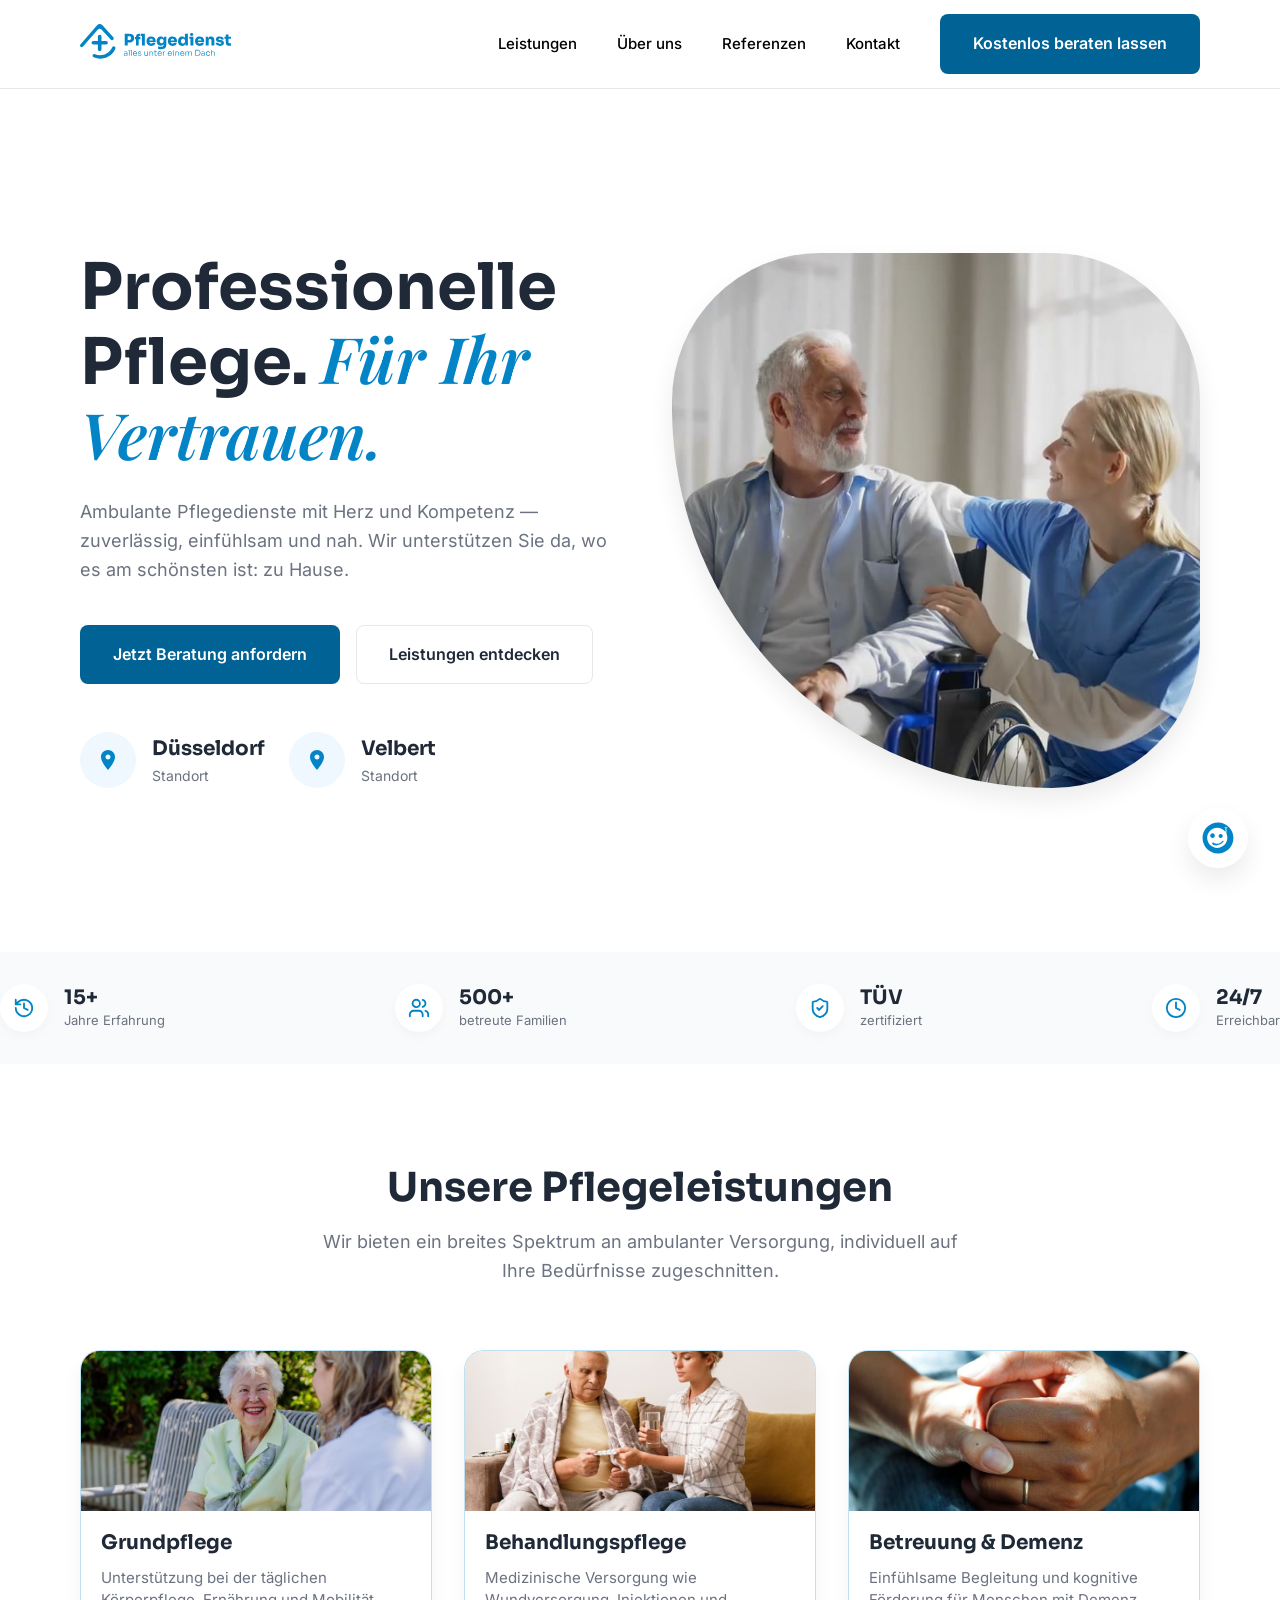
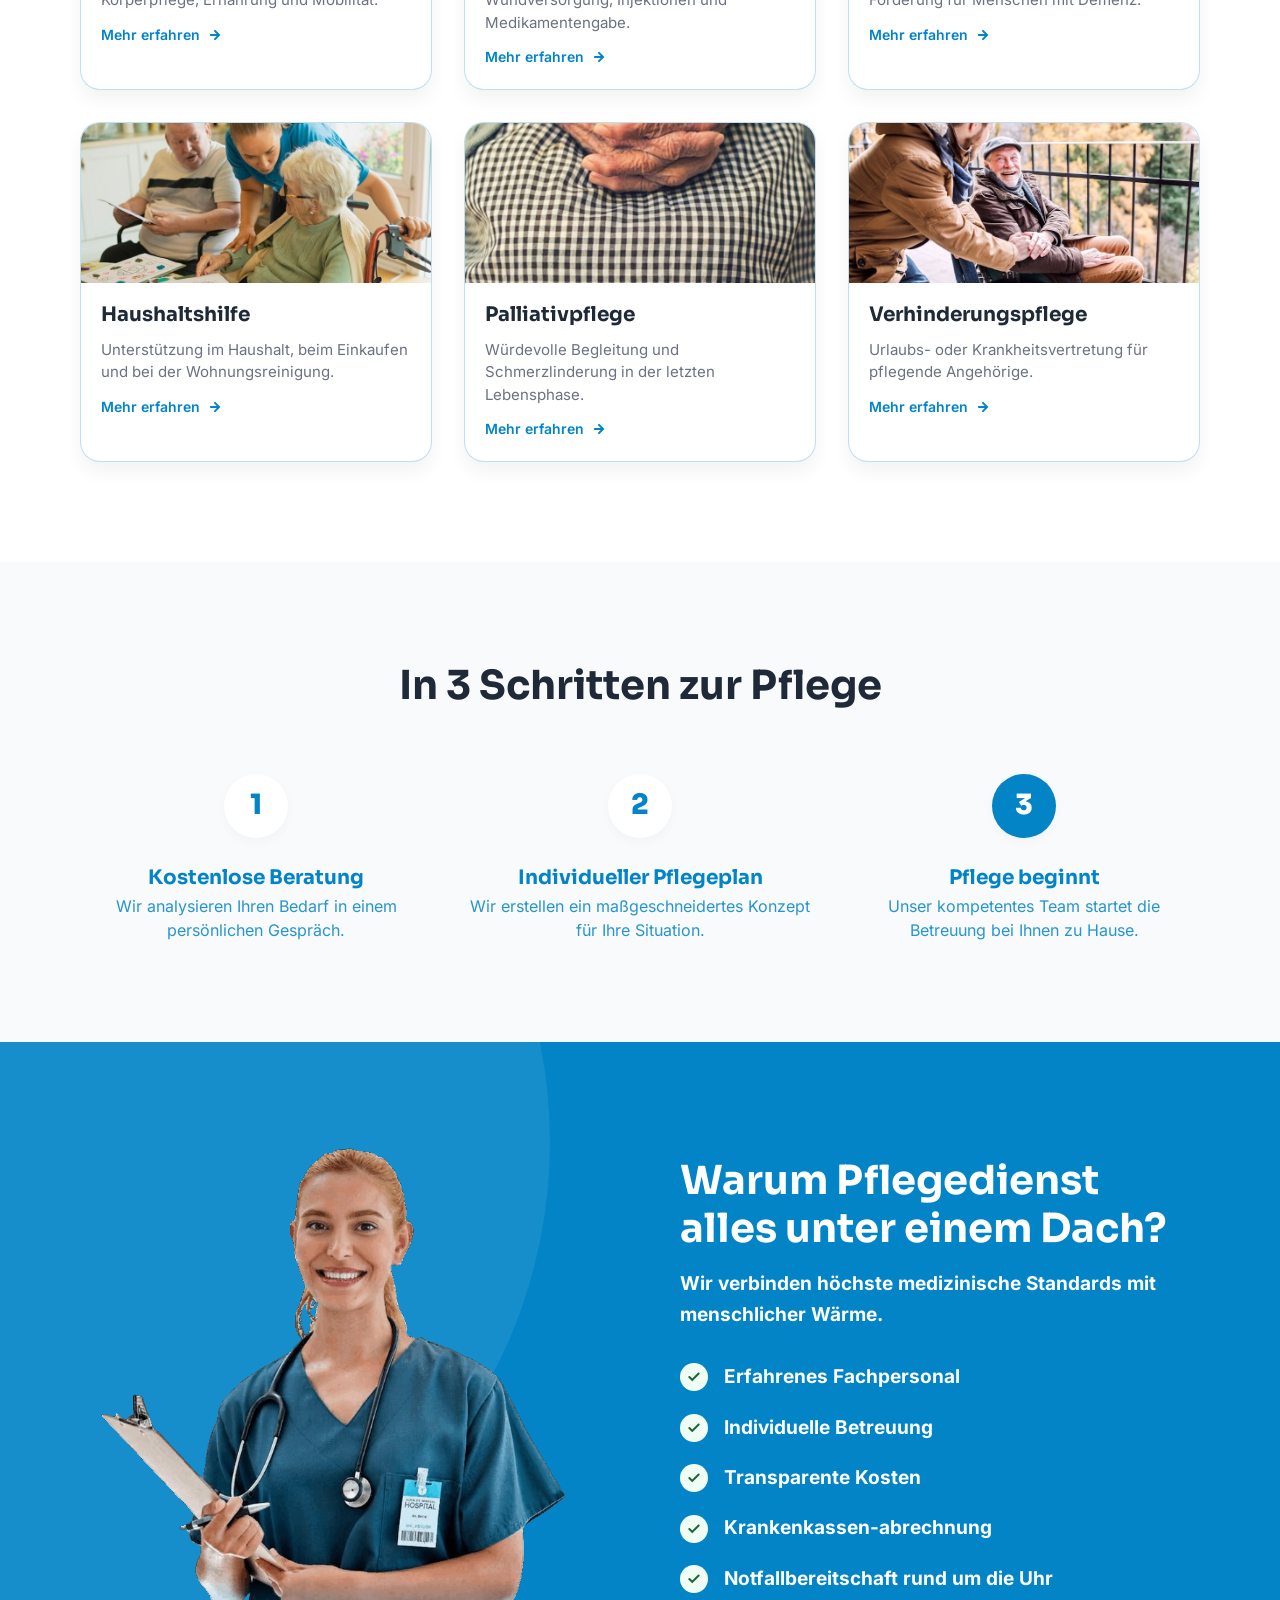
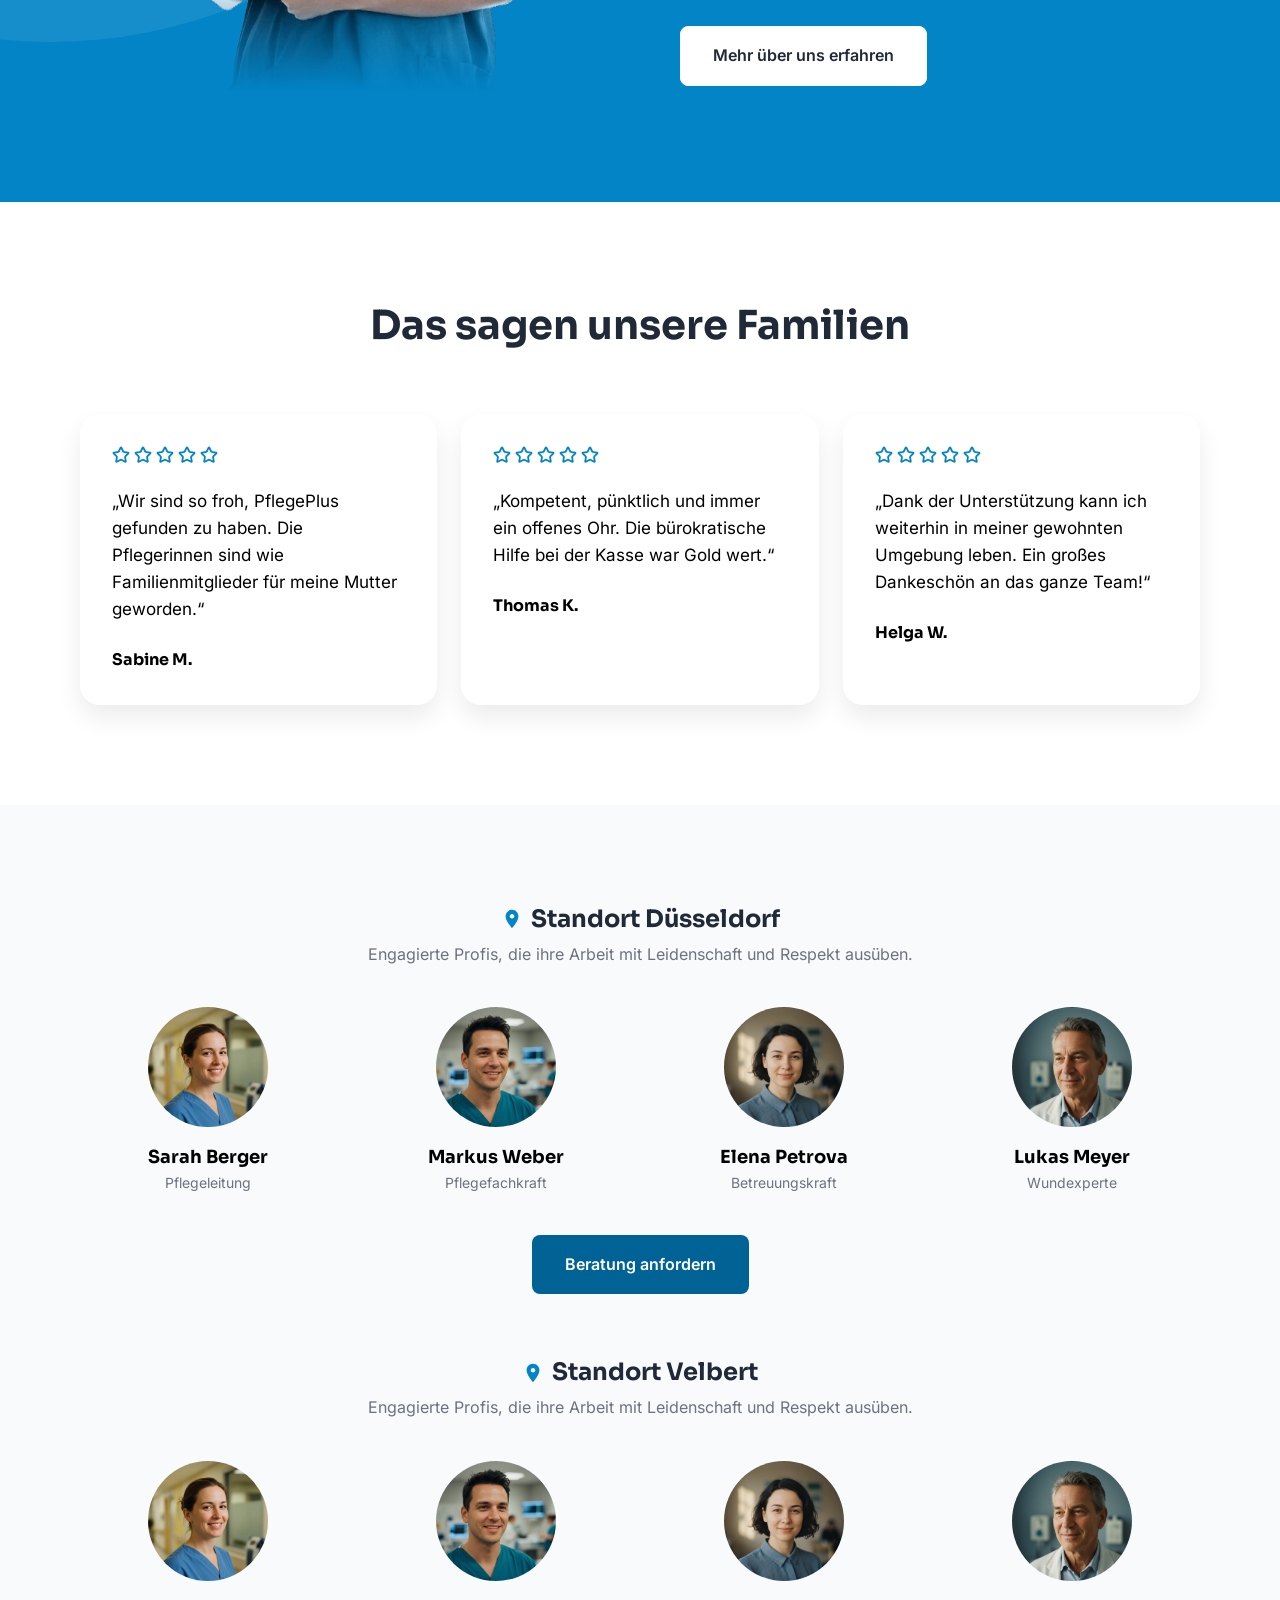
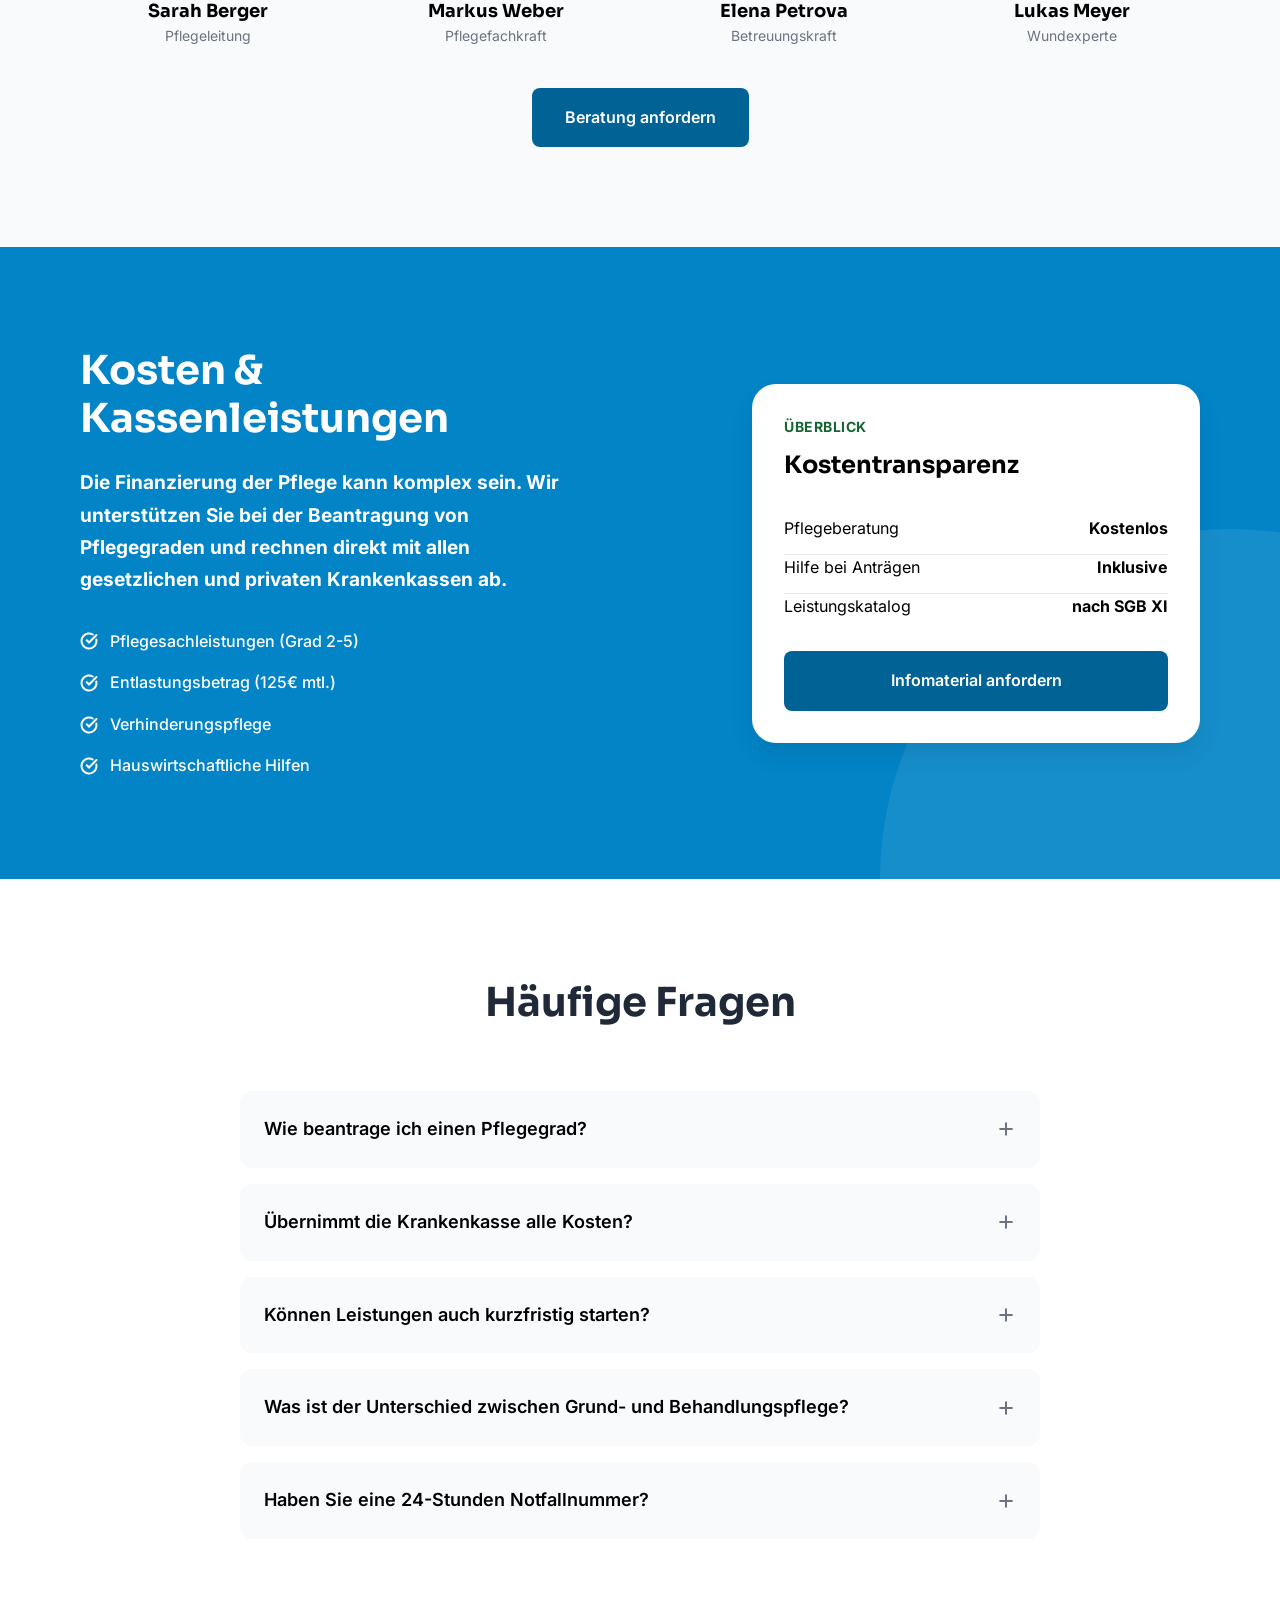
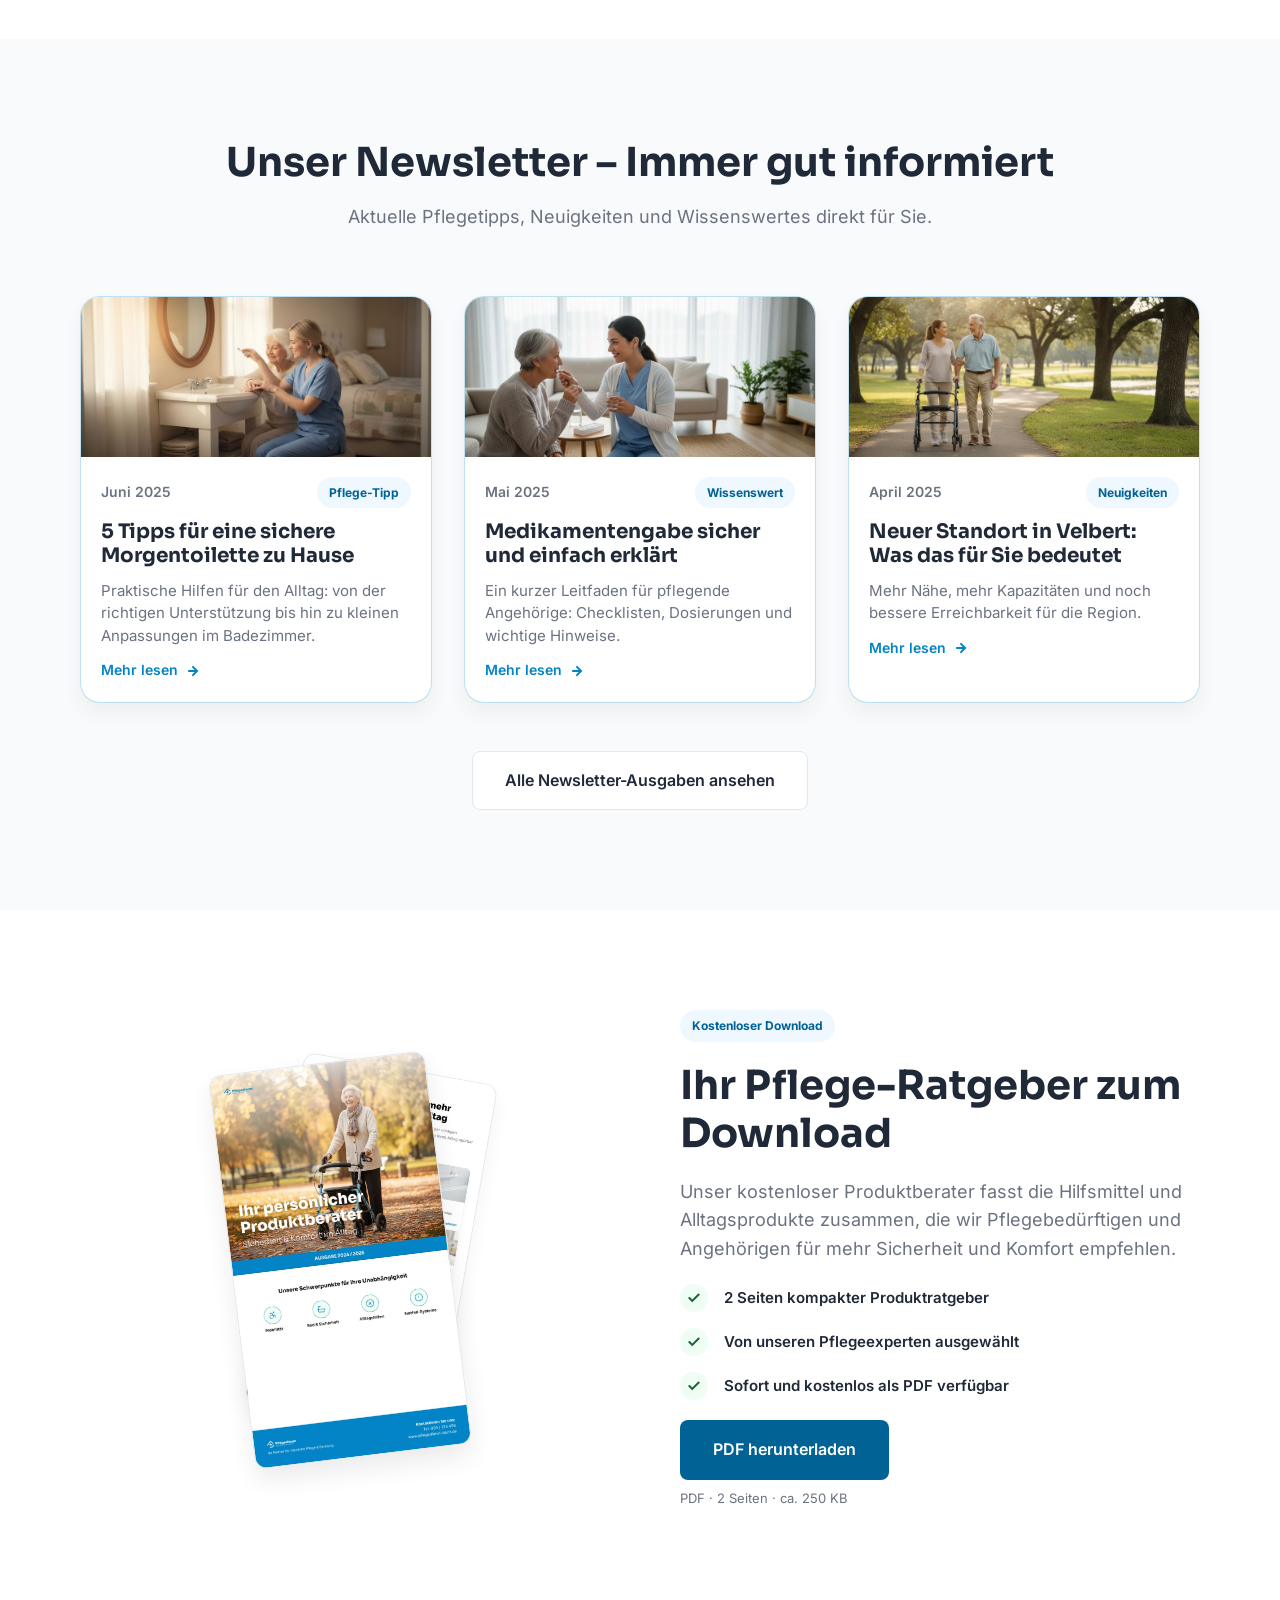
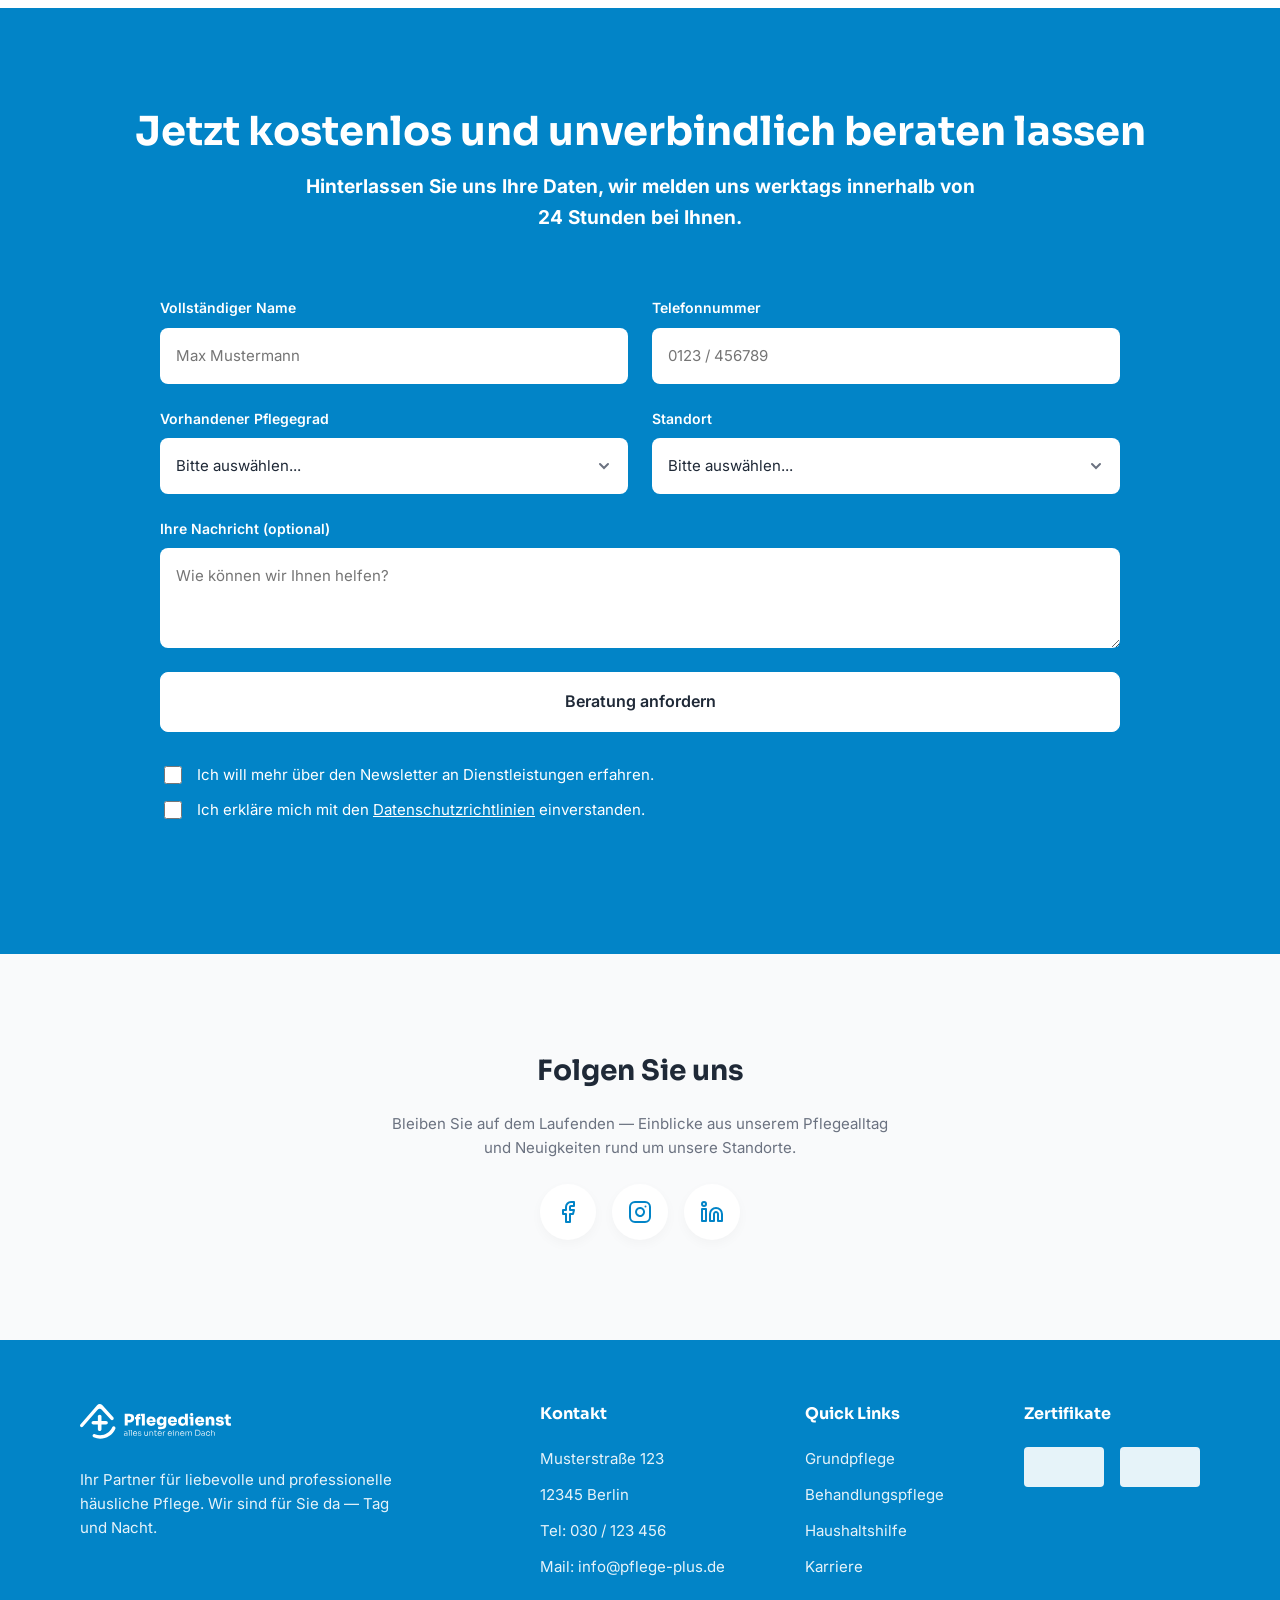
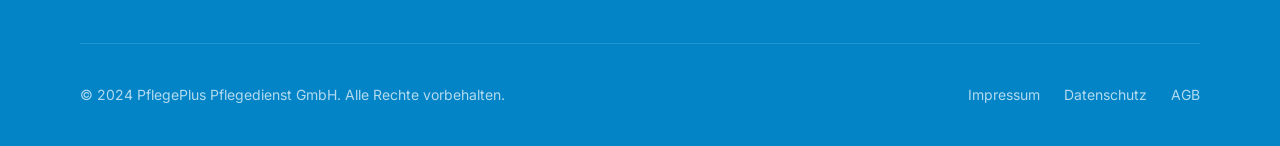
==== commit 9780b3d7: "SVG-Favicon, Chat-Widget mit Rueckruf/Chat-Ansicht, Social-Follow-Icons und Prospekt-Download-Sektio" ====
--- a/index.html
+++ b/index.html
@@ -8,6 +8,7 @@
 <link rel="canonical" href="https://www.PLATZHALTER-DOMAIN.de/" />
 
 <link rel="icon" href="favicon.ico" sizes="any" />
+<link rel="icon" href="favicon.svg" type="image/svg+xml" />
 <link rel="icon" href="assets/icons/favicon-32.png" type="image/png" sizes="32x32" />
 <link rel="apple-touch-icon" href="assets/icons/apple-touch-icon.png" />
 <meta name="theme-color" content="#016395" />
@@ -510,6 +511,41 @@
     </div>
   </section>
 
+  <!-- ============================== BROCHURE DOWNLOAD ============================== -->
+  <section class="brochure">
+    <div class="container">
+      <div class="brochure__visual reveal">
+        <div class="brochure__stack">
+          <img class="brochure__page brochure__page--back" src="assets/images/Prospekt/seniorenprodukte-flyer.jpg" width="700" height="1274" loading="lazy" decoding="async" alt="" />
+          <img class="brochure__page brochure__page--front" src="assets/images/Prospekt/deckblatt.jpg" width="700" height="1272" loading="lazy" decoding="async" alt="Titelseite des Prospekts: Ihr persönlicher Produktberater" />
+        </div>
+      </div>
+      <div class="brochure__content reveal">
+        <p class="pill">Kostenloser Download</p>
+        <h2 class="section-title" style="text-align:left;">Ihr Pflege-Ratgeber zum Download</h2>
+        <p class="section-intro" style="text-align:left;margin-inline:0;">Unser kostenloser Produktberater fasst die Hilfsmittel und Alltagsprodukte zusammen, die wir Pflegebedürftigen und Angehörigen für mehr Sicherheit und Komfort empfehlen.</p>
+        <div class="brochure__highlights">
+          <div class="brochure__highlight">
+            <div class="brochure__highlight-icon"><img src="assets/icons/check.svg" alt="" /></div>
+            <p>2 Seiten kompakter Produktratgeber</p>
+          </div>
+          <div class="brochure__highlight">
+            <div class="brochure__highlight-icon"><img src="assets/icons/check.svg" alt="" /></div>
+            <p>Von unseren Pflegeexperten ausgewählt</p>
+          </div>
+          <div class="brochure__highlight">
+            <div class="brochure__highlight-icon"><img src="assets/icons/check.svg" alt="" /></div>
+            <p>Sofort und kostenlos als PDF verfügbar</p>
+          </div>
+        </div>
+        <div>
+          <a href="assets/downloads/pflegeratgeber-prospekt.pdf" download class="btn btn--primary">PDF herunterladen</a>
+          <p class="brochure__meta">PDF · 2 Seiten · ca. 250 KB</p>
+        </div>
+      </div>
+    </div>
+  </section>
+
   <!-- ============================== LEAD CAPTURE ============================== -->
   <section id="kontakt" class="section--brand">
     <div class="container">
@@ -570,6 +606,27 @@
     </div>
   </section>
 
+  <!-- ============================== SOCIAL FOLLOW ============================== -->
+  <section class="social-follow section--subtle">
+    <div class="container">
+      <div class="social-follow__inner reveal">
+        <h2 class="social-follow__title">Folgen Sie uns</h2>
+        <p class="social-follow__text">Bleiben Sie auf dem Laufenden — Einblicke aus unserem Pflegealltag und Neuigkeiten rund um unsere Standorte.</p>
+        <div class="social-follow__icons">
+          <a class="social-icon reveal" href="#" target="_blank" rel="noopener noreferrer" aria-label="Facebook">
+            <img src="assets/icons/facebook.svg" alt="" />
+          </a>
+          <a class="social-icon reveal" href="#" target="_blank" rel="noopener noreferrer" aria-label="Instagram">
+            <img src="assets/icons/instagram.svg" alt="" />
+          </a>
+          <a class="social-icon reveal" href="#" target="_blank" rel="noopener noreferrer" aria-label="LinkedIn">
+            <img src="assets/icons/linkedin.svg" alt="" />
+          </a>
+        </div>
+      </div>
+    </div>
+  </section>
+
 </main>
 
 <!-- ============================== FOOTER ============================== -->
@@ -623,6 +680,59 @@
   </div>
 </footer>
 
+<!-- ============================== CHAT WIDGET ============================== -->
+<div class="chat-widget">
+  <button type="button" class="chat-widget__toggle" id="chatToggle" aria-expanded="false" aria-controls="chatPanel" aria-label="Chat öffnen">
+    <img src="assets/icons/chat-bot.svg" alt="" />
+  </button>
+  <div class="chat-widget__panel" id="chatPanel" hidden>
+    <div class="chat-widget__header">
+      <button type="button" class="chat-widget__back" data-chat-back hidden aria-label="Zurück zum Menü">←</button>
+      <p class="chat-widget__title">Pflegedienst-Assistent</p>
+      <button type="button" class="chat-widget__close" aria-label="Chat schließen">&times;</button>
+    </div>
+
+    <div class="chat-widget__view" data-chat-view="home">
+      <div class="chat-widget__body">
+        <p class="chat-widget__message">Hallo 👋 Wie können wir Ihnen helfen?</p>
+        <div class="chat-widget__actions">
+          <a href="#kontakt" class="chat-widget__action">Beratung anfordern</a>
+          <a href="tel:+4930123456" class="chat-widget__action">Anrufen</a>
+          <a href="#team" class="chat-widget__action">Unsere Standorte</a>
+          <button type="button" class="chat-widget__action" data-chat-goto="callback">Rückruf anfordern</button>
+          <button type="button" class="chat-widget__action" data-chat-goto="chat">Mehr über unsere Dienstleistungen erfahren</button>
+        </div>
+      </div>
+    </div>
+
+    <div class="chat-widget__view" data-chat-view="callback" hidden>
+      <form class="chat-widget__body" id="callbackForm">
+        <p class="chat-widget__message">Gerne! Hinterlassen Sie uns Ihren Namen und Ihre Telefonnummer — wir rufen Sie werktags zeitnah zurück.</p>
+        <div class="chat-widget__field">
+          <label for="callbackName">Name</label>
+          <input type="text" id="callbackName" name="callbackName" placeholder="Max Mustermann" required />
+        </div>
+        <div class="chat-widget__field">
+          <label for="callbackPhone">Telefonnummer</label>
+          <input type="tel" id="callbackPhone" name="callbackPhone" placeholder="0123 / 456789" required />
+        </div>
+        <button type="submit" class="btn btn--primary btn--block">Rückruf anfordern</button>
+        <p class="chat-widget__form-status" role="status"></p>
+      </form>
+    </div>
+
+    <div class="chat-widget__view" data-chat-view="chat" hidden>
+      <div class="chat-widget__messages" id="chatMessages">
+        <p class="chat-bubble chat-bubble--bot">Wie kann ich Ihnen weiterhelfen?</p>
+      </div>
+      <form class="chat-widget__input-row" id="chatMessageForm">
+        <input type="text" id="chatMessageInput" placeholder="Ihre Nachricht…" aria-label="Nachricht eingeben" required />
+        <button type="submit" aria-label="Senden">→</button>
+      </form>
+    </div>
+  </div>
+</div>
+
 <script src="js/main.js"></script>
 </body>
 </html>
--- a/css/base.css
+++ b/css/base.css
@@ -6,6 +6,28 @@
 *::before,
 *::after {
   box-sizing: border-box;
+}
+
+html {
+  scrollbar-color: var(--color-bg-brand) var(--color-bg-default);
+}
+
+::-webkit-scrollbar {
+  width: 12px;
+}
+
+::-webkit-scrollbar-track {
+  background: var(--color-bg-default);
+}
+
+::-webkit-scrollbar-thumb {
+  background-color: var(--color-bg-brand);
+  border-radius: 999px;
+  border: 3px solid var(--color-bg-default);
+}
+
+::-webkit-scrollbar-thumb:hover {
+  background-color: var(--color-bg-brand-hover);
 }
 
 html {
@@ -155,6 +177,31 @@
   transition-delay: 350ms;
 }
 
+.social-follow__icons > .reveal:nth-child(1) {
+  transition-delay: 0ms;
+}
+
+.social-follow__icons > .reveal:nth-child(2) {
+  transition-delay: 100ms;
+}
+
+.social-follow__icons > .reveal:nth-child(3) {
+  transition-delay: 200ms;
+}
+
+/* Social-Icons "fliegen" staerker ins Bild als der generische Reveal:
+   groesserer Weg, Skalierung und ein Overshoot-Easing statt sanftem Ease-out. */
+.social-icon.reveal {
+  transition: opacity 0.6s cubic-bezier(0.34, 1.56, 0.64, 1),
+    transform 0.6s cubic-bezier(0.34, 1.56, 0.64, 1);
+}
+
+.social-icon.reveal.reveal--pending {
+  opacity: 0;
+  transform: translateY(40px) scale(0.4);
+  filter: none;
+}
+
 @media (prefers-reduced-motion: reduce) {
   *,
   *::before,
--- a/css/components.css
+++ b/css/components.css
@@ -555,3 +555,270 @@
   background: var(--color-bg-default);
   opacity: 0.9;
 }
+
+/* ---- Chat-Widget --------------------------------------------------------------------------------- */
+.chat-widget {
+  position: fixed;
+  right: var(--space-20);
+  bottom: var(--space-20);
+  z-index: 60;
+}
+
+@media (min-width: 768px) {
+  .chat-widget {
+    right: var(--space-32);
+    bottom: var(--space-32);
+  }
+}
+
+.chat-widget__toggle {
+  width: 60px;
+  height: 60px;
+  border-radius: var(--radius-full);
+  background: var(--color-bg-default);
+  box-shadow: var(--elevation-lg);
+  display: flex;
+  align-items: center;
+  justify-content: center;
+  transition: transform 0.2s ease, box-shadow 0.2s ease;
+}
+
+.chat-widget__toggle img {
+  width: 34px;
+  height: 34px;
+}
+
+.chat-widget__toggle:hover,
+.chat-widget__toggle:focus-visible {
+  transform: translateY(-3px) scale(1.05);
+  box-shadow: var(--elevation-lg), 0 0 0 4px var(--color-bg-brand-tint);
+}
+
+.chat-widget__panel {
+  position: absolute;
+  right: 0;
+  bottom: calc(60px + var(--space-16));
+  width: min(320px, calc(100vw - 2.5rem));
+  background: var(--color-bg-default);
+  border-radius: var(--radius-20);
+  box-shadow: var(--elevation-lg);
+  border: 1px solid var(--color-border-default);
+  overflow: hidden;
+  transform-origin: bottom right;
+  animation: chat-panel-in 0.25s cubic-bezier(0.16, 1, 0.3, 1);
+}
+
+.chat-widget__panel[hidden] {
+  display: none;
+}
+
+@keyframes chat-panel-in {
+  from {
+    opacity: 0;
+    transform: scale(0.9) translateY(8px);
+  }
+  to {
+    opacity: 1;
+    transform: scale(1) translateY(0);
+  }
+}
+
+.chat-widget__header {
+  display: flex;
+  align-items: center;
+  gap: var(--space-12);
+  padding: var(--space-16) var(--space-20);
+  background: var(--color-bg-brand);
+  color: var(--color-text-inverse);
+}
+
+.chat-widget__title {
+  flex: 1;
+  font-family: var(--font-heading);
+  font-weight: 700;
+  font-size: var(--text-md);
+}
+
+.chat-widget__back,
+.chat-widget__close {
+  width: 28px;
+  height: 28px;
+  flex-shrink: 0;
+  display: flex;
+  align-items: center;
+  justify-content: center;
+  border-radius: var(--radius-full);
+  font-size: 1.25rem;
+  line-height: 1;
+  color: var(--color-text-inverse);
+  transition: background-color 0.2s ease;
+}
+
+.chat-widget__back:hover,
+.chat-widget__close:hover {
+  background: rgba(255, 255, 255, 0.15);
+}
+
+.chat-widget__back[hidden] {
+  display: none;
+}
+
+.chat-widget__view[hidden] {
+  display: none;
+}
+
+.chat-widget__body {
+  padding: var(--space-20);
+  display: flex;
+  flex-direction: column;
+  gap: var(--space-16);
+}
+
+.chat-widget__message {
+  background: var(--color-bg-subtle);
+  border-radius: var(--radius-14);
+  padding: var(--space-12) var(--space-16);
+  font-size: var(--text-base);
+  color: var(--color-text-primary);
+}
+
+.chat-widget__actions {
+  display: flex;
+  flex-direction: column;
+  gap: var(--space-8);
+}
+
+.chat-widget__action {
+  display: flex;
+  align-items: center;
+  justify-content: center;
+  padding: var(--space-12) var(--space-16);
+  border-radius: var(--radius-12);
+  border: 1px solid var(--color-border-default);
+  font-weight: 600;
+  font-size: var(--text-base-sm);
+  color: var(--color-text-brand);
+  transition: background-color 0.2s ease, border-color 0.2s ease;
+}
+
+.chat-widget__action:hover {
+  background: var(--color-bg-brand-tint);
+  border-color: var(--color-border-brand-soft);
+}
+
+/* ---- Chat-Widget: Rückruf-Formular ---------------------------------------------------------------- */
+.chat-widget__field {
+  display: flex;
+  flex-direction: column;
+  gap: var(--space-8);
+}
+
+.chat-widget__field label {
+  font-size: var(--text-base-sm);
+  font-weight: 600;
+  color: var(--color-text-primary);
+}
+
+.chat-widget__field input {
+  width: 100%;
+  padding: var(--space-12) var(--space-16);
+  border-radius: var(--radius-8);
+  border: 1px solid var(--color-border-default);
+  background: var(--color-bg-subtle);
+  color: var(--color-text-primary);
+  font-size: var(--text-base);
+  font-family: inherit;
+}
+
+.chat-widget__field input:focus-visible {
+  outline: 2px solid var(--color-bg-brand);
+  outline-offset: 1px;
+}
+
+.chat-widget__form-status {
+  min-height: 1em;
+  font-size: var(--text-base-sm);
+  font-weight: 600;
+  color: var(--color-status-success);
+}
+
+/* ---- Chat-Widget: Demo-Chat ------------------------------------------------------------------------ */
+.chat-widget__messages {
+  max-height: 280px;
+  overflow-y: auto;
+  padding: var(--space-20);
+  display: flex;
+  flex-direction: column;
+  gap: var(--space-12);
+}
+
+.chat-bubble {
+  max-width: 85%;
+  padding: var(--space-12) var(--space-16);
+  border-radius: var(--radius-14);
+  font-size: var(--text-base);
+  line-height: 1.5;
+}
+
+.chat-bubble--bot {
+  align-self: flex-start;
+  background: var(--color-bg-subtle);
+  color: var(--color-text-primary);
+  border-bottom-left-radius: var(--radius-4);
+}
+
+.chat-bubble--user {
+  align-self: flex-end;
+  background: var(--color-bg-brand);
+  color: var(--color-text-inverse);
+  border-bottom-right-radius: var(--radius-4);
+}
+
+.chat-widget__input-row {
+  display: flex;
+  align-items: center;
+  gap: var(--space-8);
+  padding: var(--space-16) var(--space-20);
+  border-top: 1px solid var(--color-border-default);
+}
+
+.chat-widget__input-row input {
+  flex: 1;
+  min-width: 0;
+  padding: var(--space-12) var(--space-16);
+  border-radius: var(--radius-full);
+  border: 1px solid var(--color-border-default);
+  background: var(--color-bg-subtle);
+  color: var(--color-text-primary);
+  font-size: var(--text-base);
+  font-family: inherit;
+}
+
+.chat-widget__input-row input:focus-visible {
+  outline: 2px solid var(--color-bg-brand);
+  outline-offset: 1px;
+}
+
+.chat-widget__input-row button {
+  width: 40px;
+  height: 40px;
+  flex-shrink: 0;
+  display: flex;
+  align-items: center;
+  justify-content: center;
+  border-radius: var(--radius-full);
+  background: var(--color-bg-brand);
+  color: var(--color-text-inverse);
+  font-size: 1.1rem;
+  transition: background-color 0.2s ease;
+}
+
+.chat-widget__input-row button:hover {
+  background: var(--color-bg-brand-hover);
+}
+
+@media (prefers-reduced-motion: reduce) {
+  .chat-widget__panel {
+    animation: none;
+  }
+}
--- a/css/layout.css
+++ b/css/layout.css
@@ -473,6 +473,135 @@
   pointer-events: none;
 }
 
+/* ---- Broschüre / Prospekt-Download ------------------------------------------------ */
+.brochure .container {
+  display: flex;
+  flex-direction: column;
+  gap: var(--space-48);
+}
+
+@media (min-width: 1120px) {
+  .brochure .container {
+    flex-direction: row;
+    align-items: center;
+    gap: var(--space-80);
+  }
+}
+
+.brochure__visual {
+  display: flex;
+  justify-content: center;
+}
+
+@media (min-width: 1120px) {
+  .brochure__visual {
+    flex: 1;
+  }
+}
+
+.brochure__stack {
+  position: relative;
+  width: 100%;
+  max-width: 280px;
+  padding-block: var(--space-32);
+}
+
+.brochure__page {
+  height: auto;
+  border-radius: var(--radius-12);
+  border: 1px solid var(--color-border-default);
+}
+
+.brochure__page--front {
+  position: relative;
+  display: block;
+  width: 78%;
+  margin-inline: auto;
+  box-shadow: var(--elevation-lg);
+  transform: rotate(-7deg);
+  z-index: 2;
+  transition: transform 0.3s ease;
+}
+
+.brochure__page--back {
+  position: absolute;
+  top: 8%;
+  right: 4%;
+  width: 70%;
+  box-shadow: var(--elevation-md);
+  transform: rotate(10deg);
+  z-index: 1;
+  transition: transform 0.3s ease;
+}
+
+.brochure__stack:hover .brochure__page--front {
+  transform: rotate(-3deg);
+}
+
+.brochure__stack:hover .brochure__page--back {
+  transform: rotate(6deg);
+}
+
+.brochure__content {
+  display: flex;
+  flex-direction: column;
+  align-items: flex-start;
+  gap: var(--space-20);
+}
+
+@media (min-width: 1120px) {
+  .brochure__content {
+    flex: 1;
+  }
+}
+
+.brochure__highlights {
+  display: flex;
+  flex-direction: column;
+  gap: var(--space-16);
+}
+
+.brochure__highlight {
+  display: flex;
+  align-items: center;
+  gap: var(--space-16);
+}
+
+.brochure__highlight-icon {
+  display: flex;
+  align-items: center;
+  justify-content: center;
+  width: 28px;
+  height: 28px;
+  border-radius: var(--radius-14);
+  background: var(--color-bg-success);
+  flex-shrink: 0;
+}
+
+.brochure__highlight-icon img {
+  width: 14px;
+  height: 14px;
+}
+
+.brochure__highlight p {
+  font-size: var(--text-base);
+  font-weight: 600;
+  color: var(--color-text-primary);
+}
+
+.brochure__meta {
+  margin-top: var(--space-8);
+  font-size: var(--text-sm);
+  color: var(--color-text-secondary);
+}
+
+@media (prefers-reduced-motion: reduce) {
+  .brochure__page--front,
+  .brochure__page--back {
+    transition: none;
+  }
+}
+
 /* ---- Testimonials grid ---------------------------------------------------------- */
 .testimonials-grid {
   display: grid;
@@ -651,6 +780,59 @@
   gap: var(--space-12);
 }
 
+/* ---- Social Follow ---------------------------------------------------------------------------------- */
+.social-follow__inner {
+  display: flex;
+  flex-direction: column;
+  align-items: center;
+  gap: var(--space-24);
+  max-width: 32rem;
+  margin-inline: auto;
+  text-align: center;
+}
+
+.social-follow__title {
+  font-size: var(--text-3xl);
+}
+
+.social-follow__text {
+  color: var(--color-text-secondary);
+}
+
+.social-follow__icons {
+  display: flex;
+  gap: var(--space-16);
+}
+
+.social-icon {
+  display: flex;
+  align-items: center;
+  justify-content: center;
+  width: 56px;
+  height: 56px;
+  border-radius: var(--radius-full);
+  background: var(--color-bg-default);
+  box-shadow: var(--elevation-sm);
+  transition: transform 0.25s ease, box-shadow 0.25s ease, background-color 0.25s ease;
+}
+
+.social-icon img {
+  width: 24px;
+  height: 24px;
+}
+
+.social-icon:hover,
+.social-icon:focus-visible {
+  background: var(--color-bg-brand);
+  box-shadow: var(--elevation-md);
+  transform: translateY(-4px);
+}
+
+.social-icon:hover img,
+.social-icon:focus-visible img {
+  filter: brightness(0) invert(1);
+}
+
 /* ---- Footer --------------------------------------------------------------------------------------- */
 .site-footer {
   background: var(--color-bg-brand);
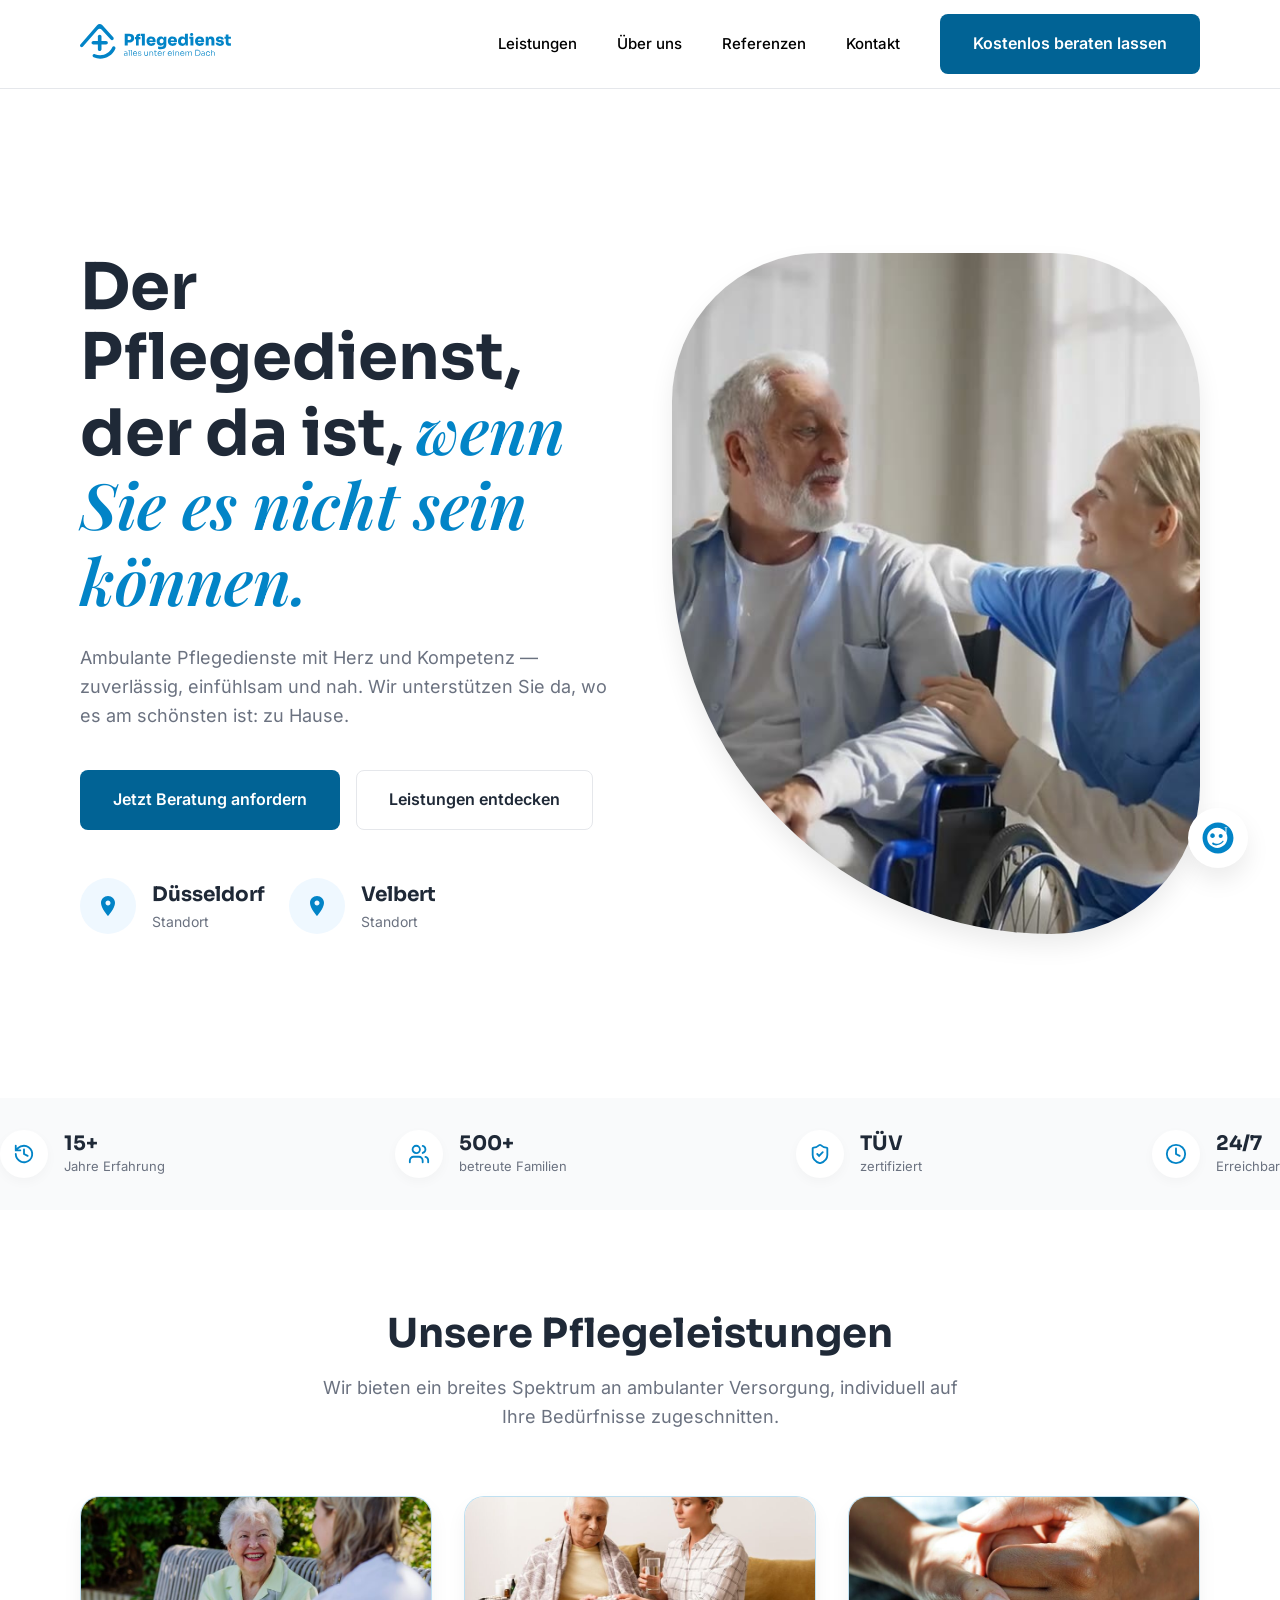
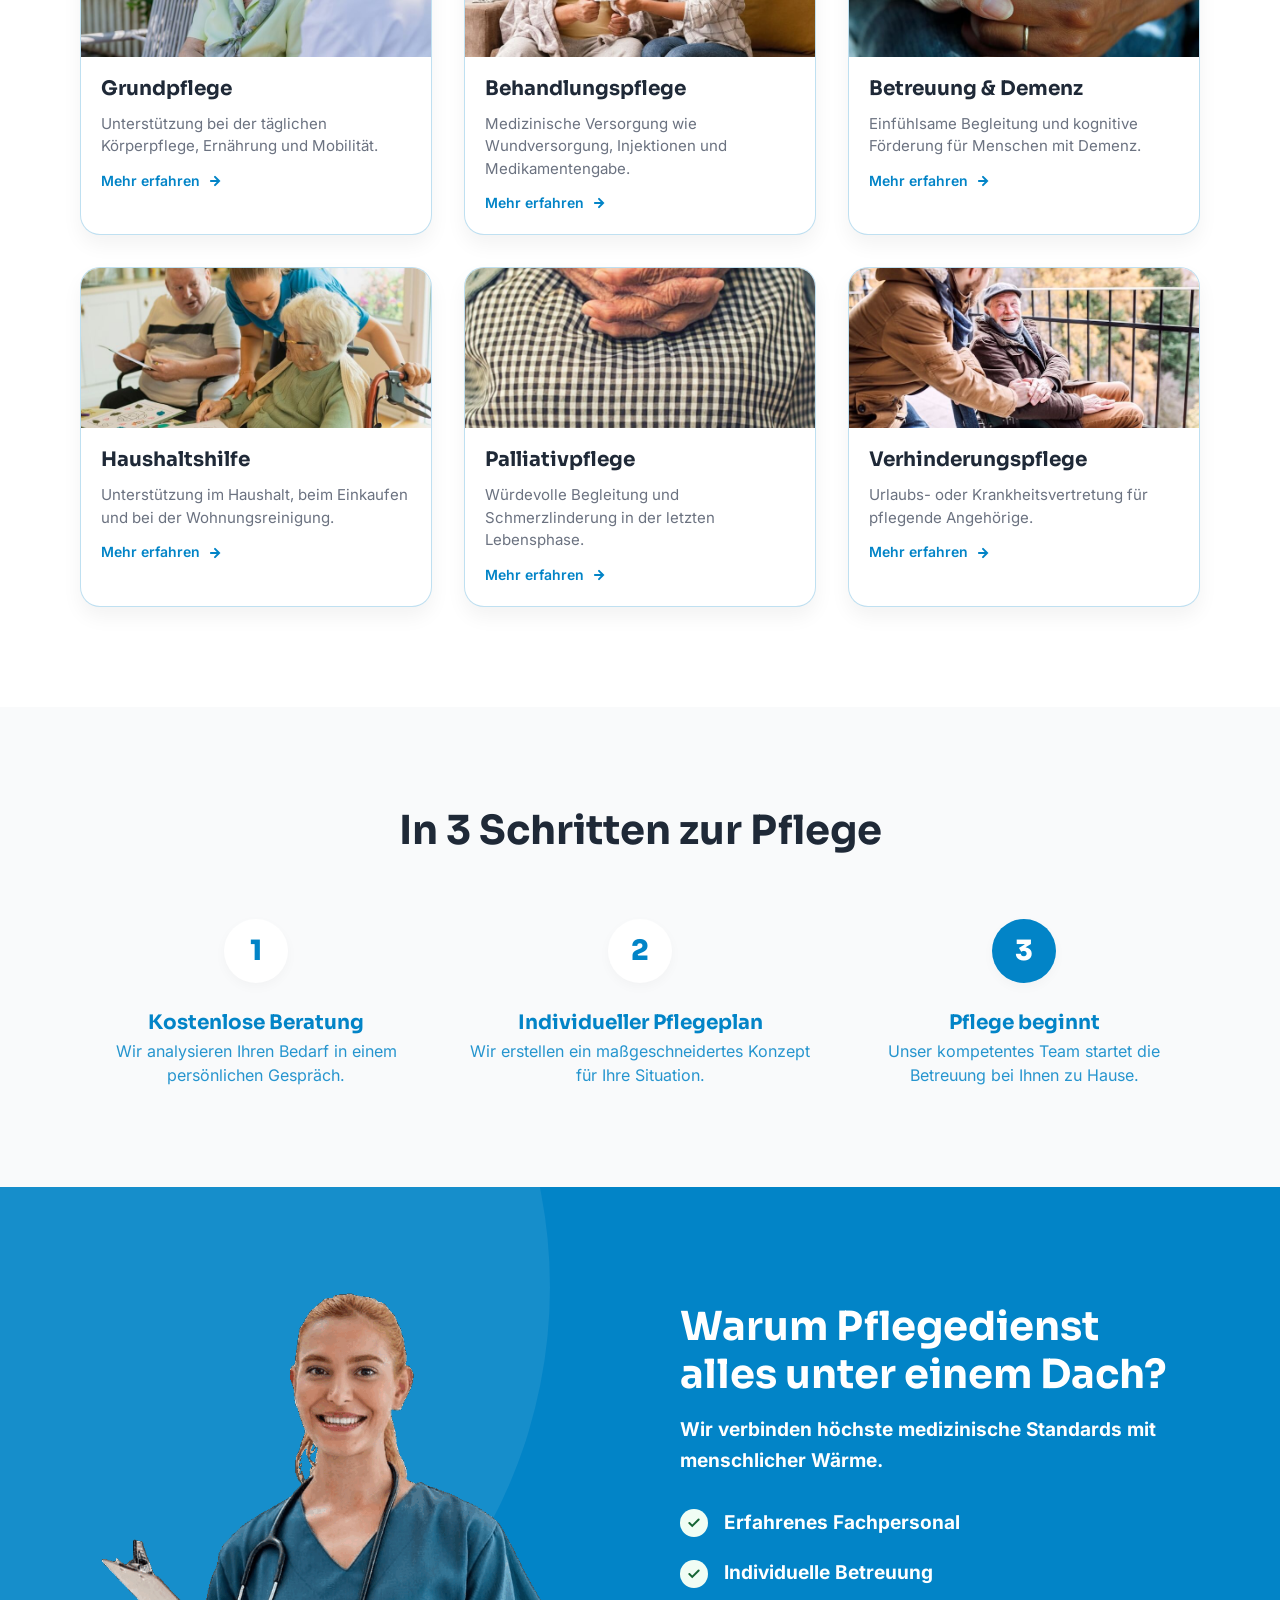
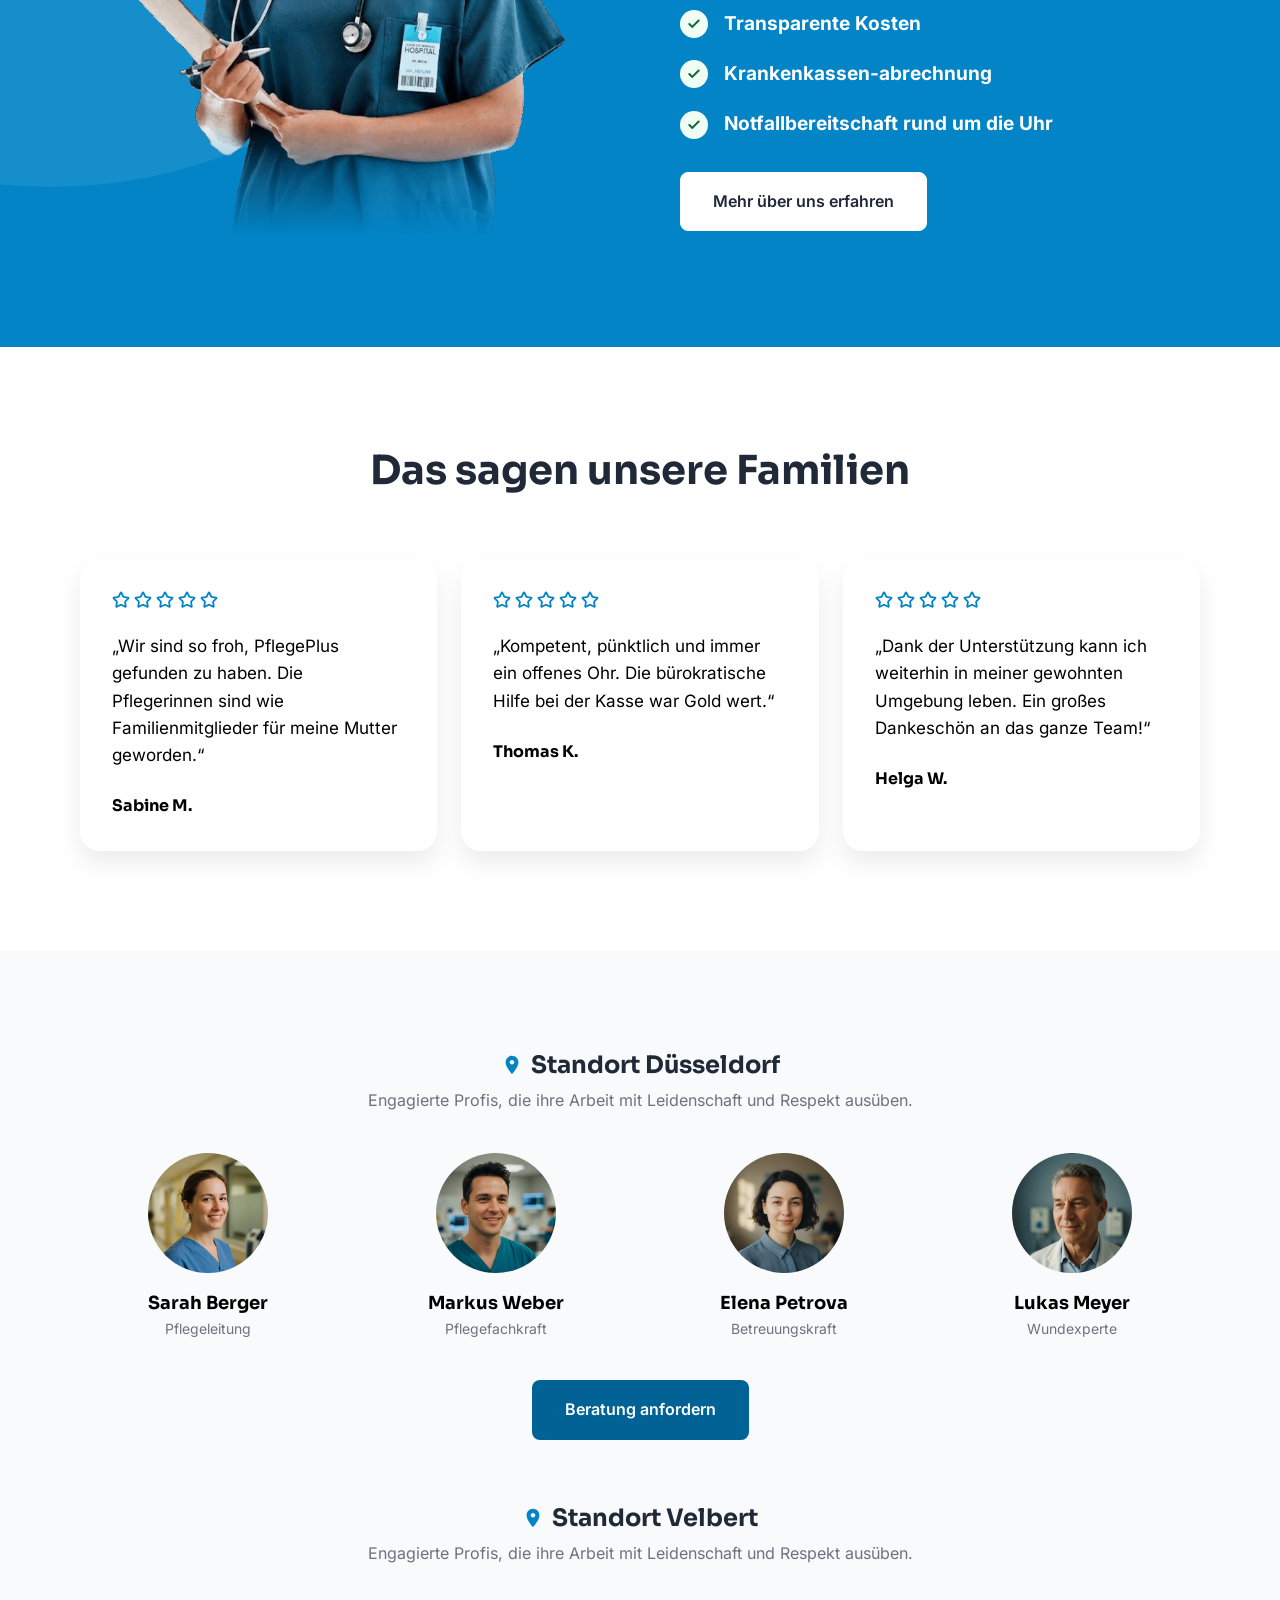
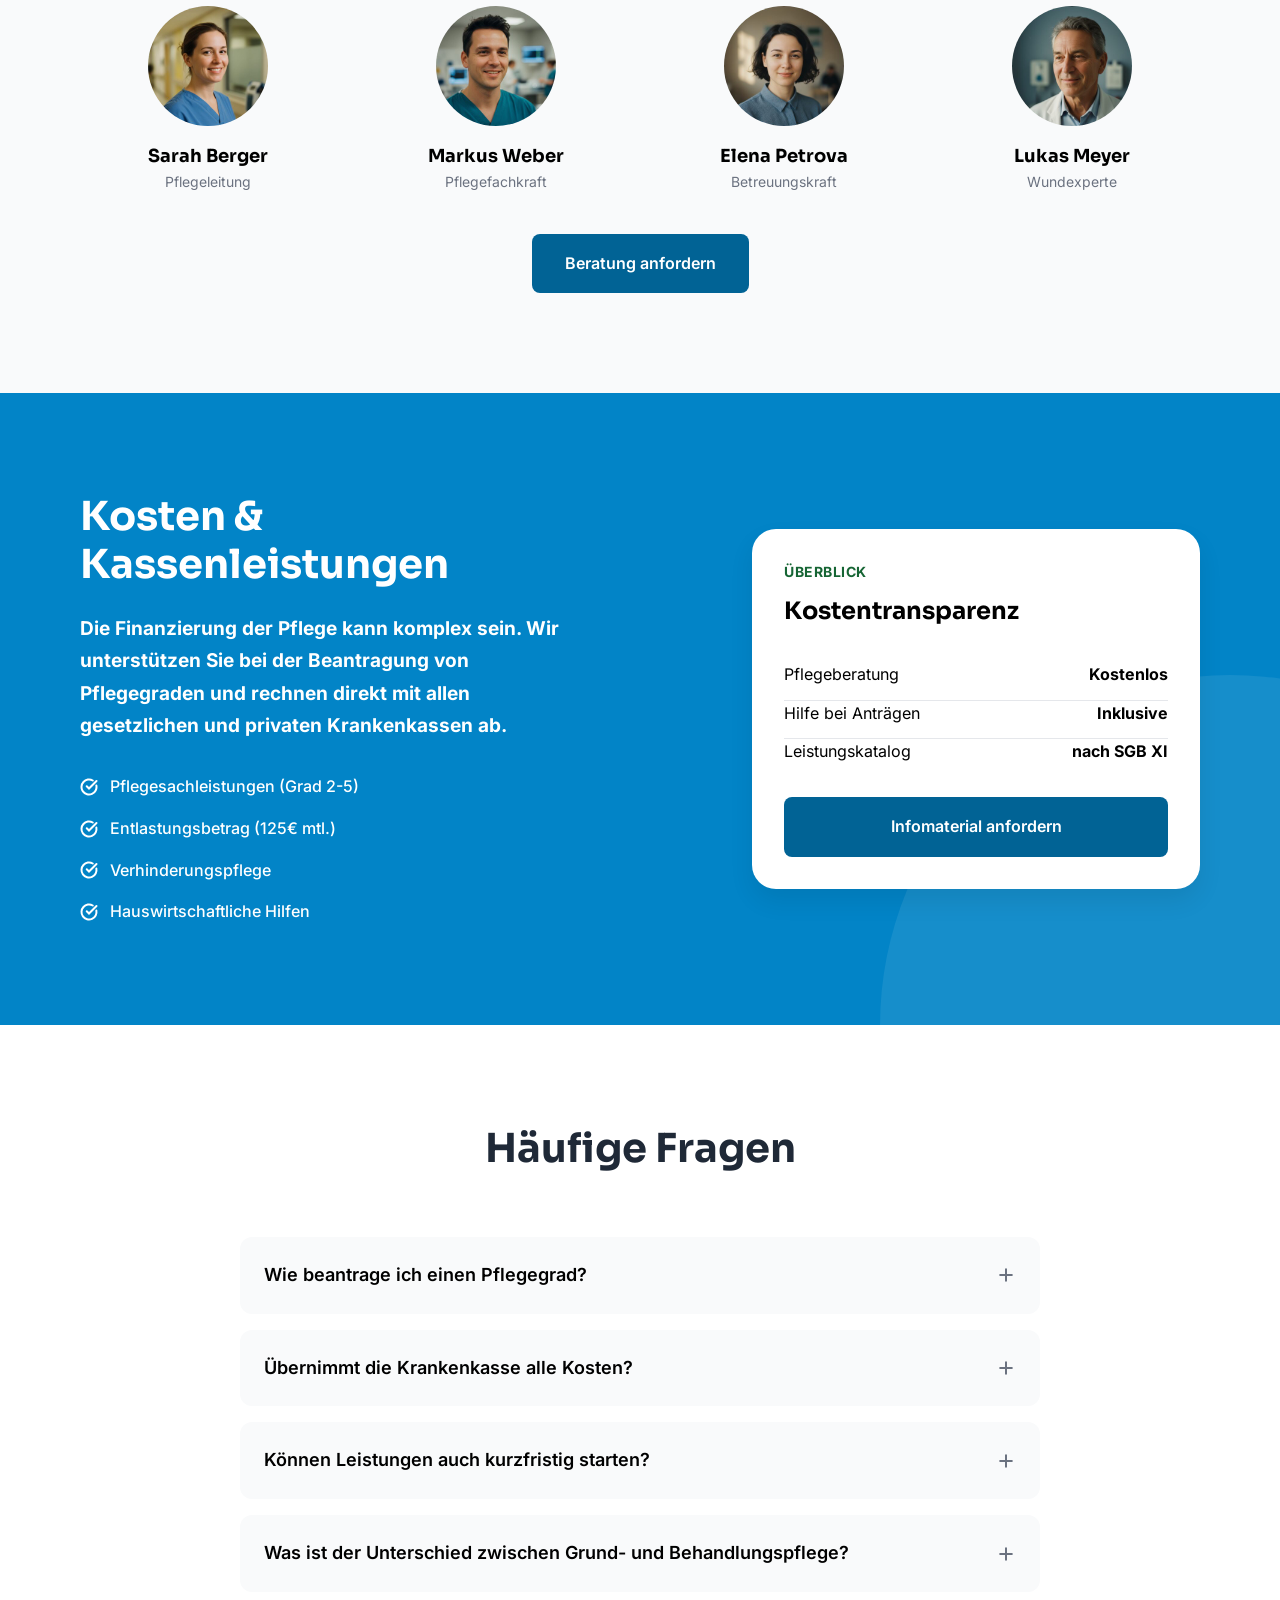
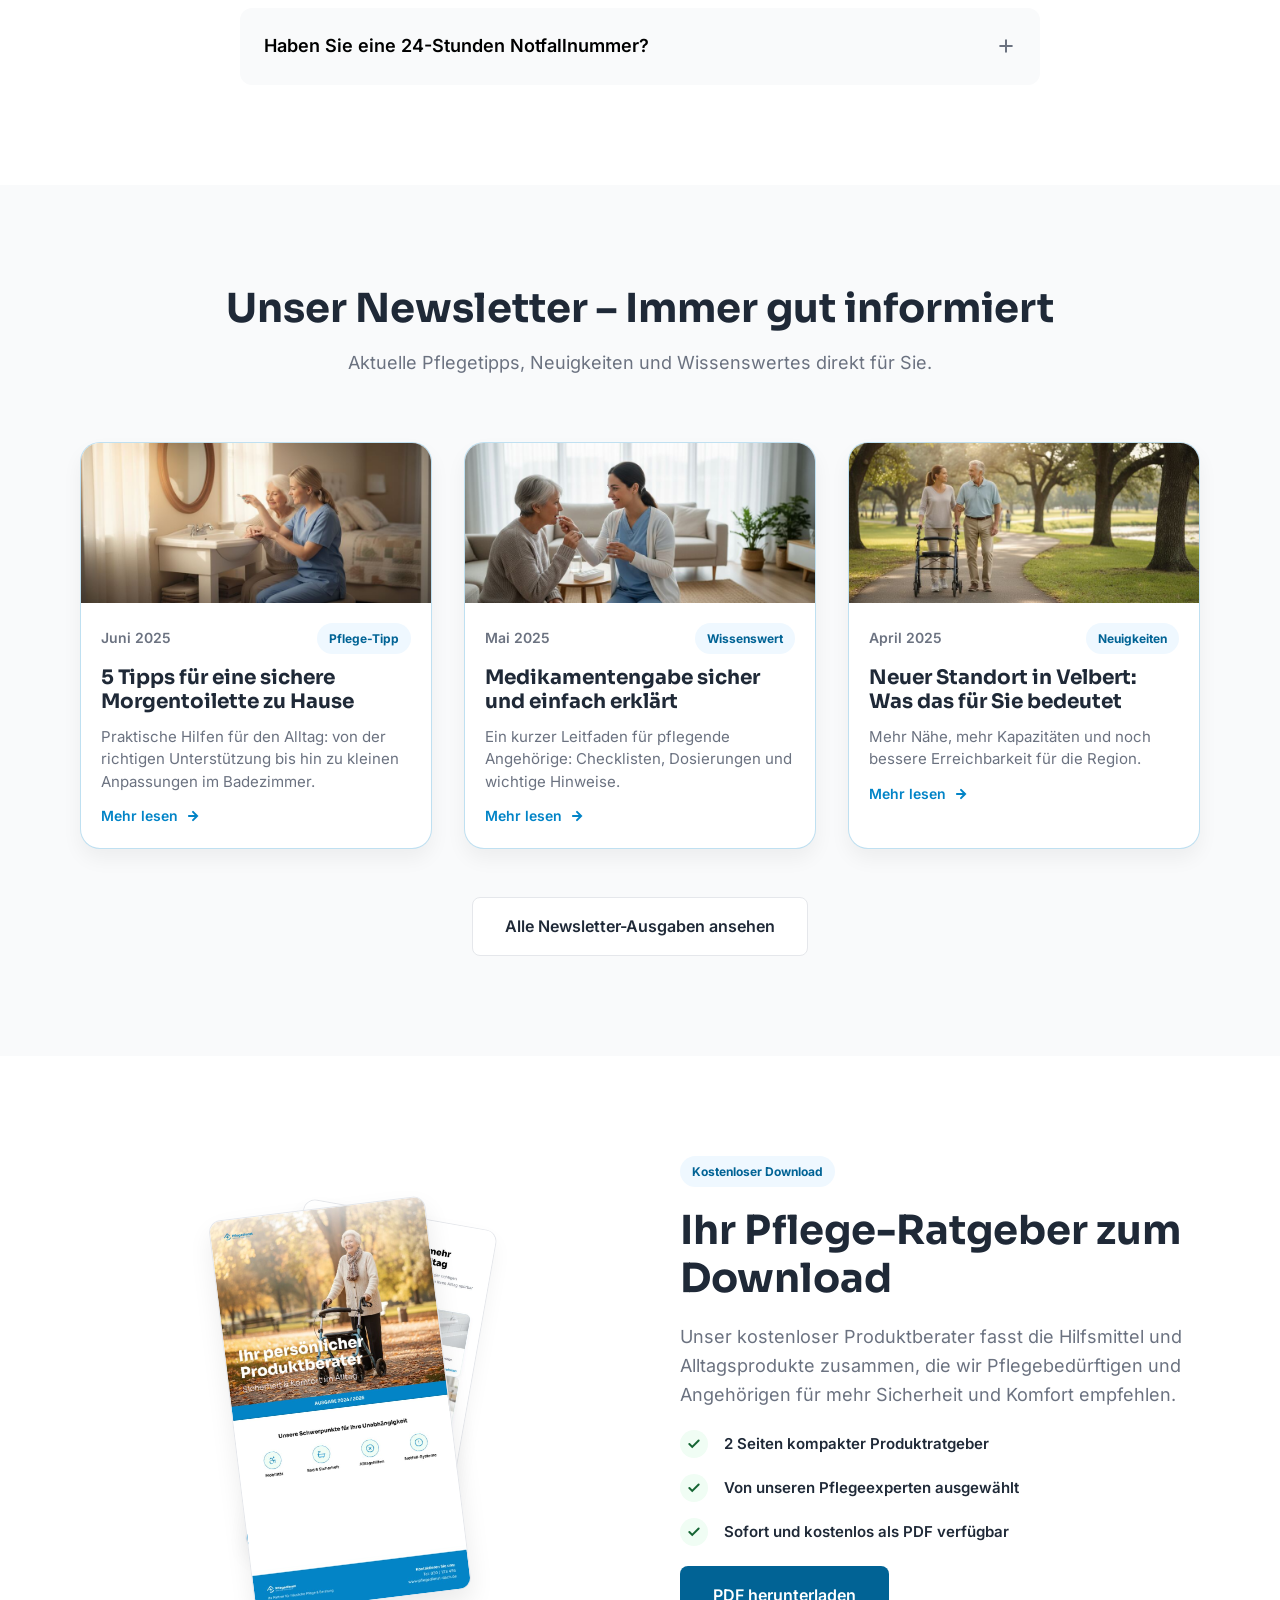
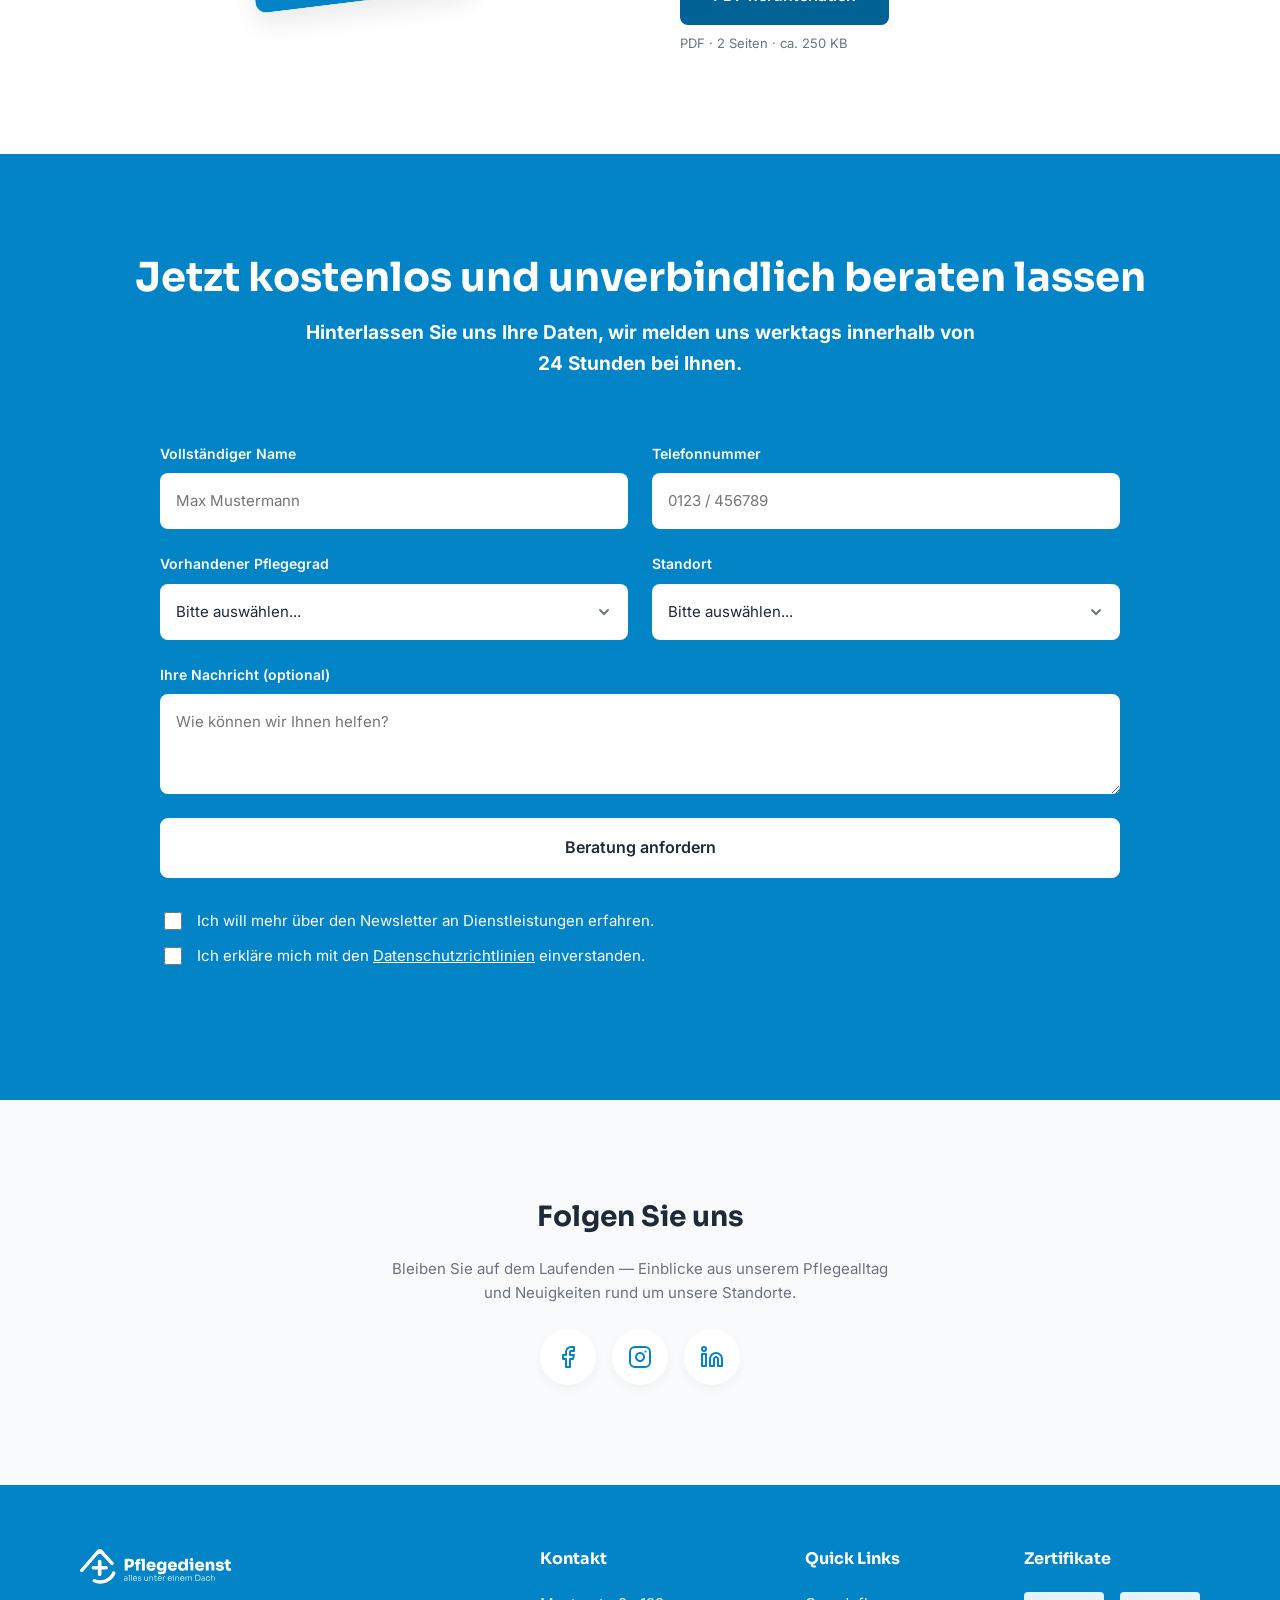
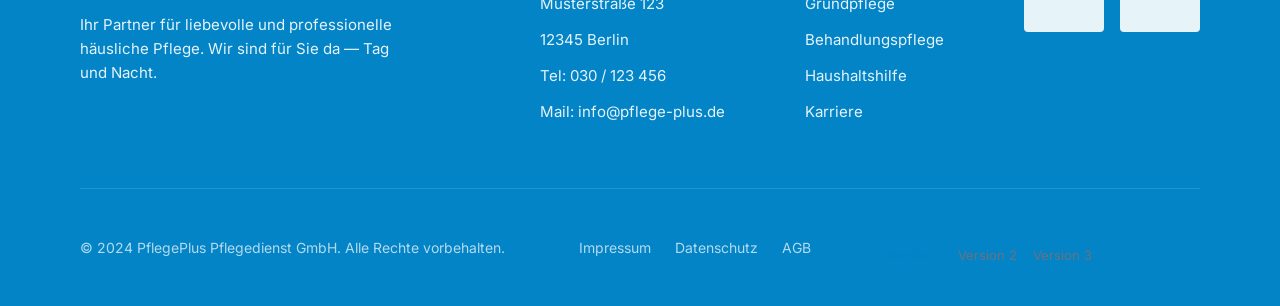
==== commit e2fc5399: "Hero-Headline in allen Versionen ueberarbeitet Neue Headline zielt auf die eigentliche Entscheidergr" ====
--- a/index.html
+++ b/index.html
@@ -3,7 +3,7 @@
 <head>
 <meta charset="UTF-8" />
 <meta name="viewport" content="width=device-width, initial-scale=1.0" />
-<title>Pflegedienst alles unter einem Dach — Professionelle Pflege. Für Ihr Vertrauen.</title>
+<title>Pflegedienst alles unter einem Dach — Der Pflegedienst, der da ist, wenn Sie es nicht sein können.</title>
 <meta name="description" content="Ambulante Pflege in Düsseldorf &amp; Velbert: Grundpflege, Behandlungspflege, Haushaltshilfe u.v.m. — zuverlässig, einfühlsam, nah. Jetzt kostenlos beraten lassen." />
 <link rel="canonical" href="https://www.PLATZHALTER-DOMAIN.de/" />
 
@@ -15,7 +15,7 @@
 
 <meta property="og:type" content="website" />
 <meta property="og:site_name" content="Pflegedienst alles unter einem Dach" />
-<meta property="og:title" content="Pflegedienst alles unter einem Dach — Professionelle Pflege. Für Ihr Vertrauen." />
+<meta property="og:title" content="Pflegedienst alles unter einem Dach — Der Pflegedienst, der da ist, wenn Sie es nicht sein können." />
 <meta property="og:description" content="Ambulante Pflege in Düsseldorf &amp; Velbert: Grundpflege, Behandlungspflege, Haushaltshilfe u.v.m. — zuverlässig, einfühlsam, nah." />
 <meta property="og:image" content="https://www.PLATZHALTER-DOMAIN.de/assets/images/hero-visual.jpg" />
 <meta property="og:locale" content="de_DE" />
@@ -104,7 +104,7 @@
     <div class="container">
       <div class="hero__content">
         <div class="hero__heading-group">
-          <h1 class="hero__title">Professionelle Pflege. <em>Für Ihr Vertrauen.</em></h1>
+          <h1 class="hero__title">Der Pflegedienst, der da ist, <em>wenn Sie es nicht sein können.</em></h1>
           <p class="hero__lede">Ambulante Pflegedienste mit Herz und Kompetenz — zuverlässig, einfühlsam und nah. Wir unterstützen Sie da, wo es am schönsten ist: zu Hause.</p>
         </div>
         <div class="hero__actions">
@@ -676,6 +676,11 @@
         <a href="datenschutz.html">Datenschutz</a>
         <a href="agb.html">AGB</a>
       </div>
+      <nav class="footer-version-switch" aria-label="Design-Version wählen">
+        <a href="index.html" class="footer-version-switch__link is-active" aria-current="page">Version 1</a>
+        <a href="v2/index.html" class="footer-version-switch__link">Version 2</a>
+        <a href="v3/index.html" class="footer-version-switch__link">Version 3</a>
+      </nav>
     </div>
   </div>
 </footer>
--- a/css/components.css
+++ b/css/components.css
@@ -822,3 +822,41 @@
     animation: none;
   }
 }
+
+/* ---- Footer Versions-Switcher ------------------------------------------------------ */
+.footer-version-switch {
+  display: flex;
+  flex-wrap: wrap;
+  align-items: center;
+  gap: var(--space-16);
+  margin-top: var(--space-16);
+  /* Platz fuer den fixierten Chat-Widget-Toggle-Button (60px Durchmesser +
+     Abstand) reservieren, damit die Box selbst (nicht nur ihr Inhalt) nicht
+     mehr mit dem Button ueberlappt. margin-right statt padding-right, weil
+     .footer-bottom die Zeile per justify-content:space-between an den
+     rechten Rand druecken kann - margin schiebt die ganze Box weg, waehrend
+     padding die Box nur aufblaehen wuerde, ohne ihre rechte Kante zu verschieben. */
+  margin-right: calc(60px + var(--space-20) + var(--space-16));
+}
+
+@media (min-width: 768px) {
+  .footer-version-switch {
+    margin-right: calc(60px + var(--space-32) + var(--space-16));
+  }
+}
+
+.footer-version-switch__link {
+  font-size: var(--text-sm);
+  color: var(--color-text-secondary);
+  transition: color 0.2s ease;
+}
+
+.footer-version-switch__link:hover {
+  color: var(--color-text-brand);
+}
+
+.footer-version-switch__link.is-active {
+  color: var(--color-text-brand);
+  font-weight: 700;
+  text-decoration: underline;
+}
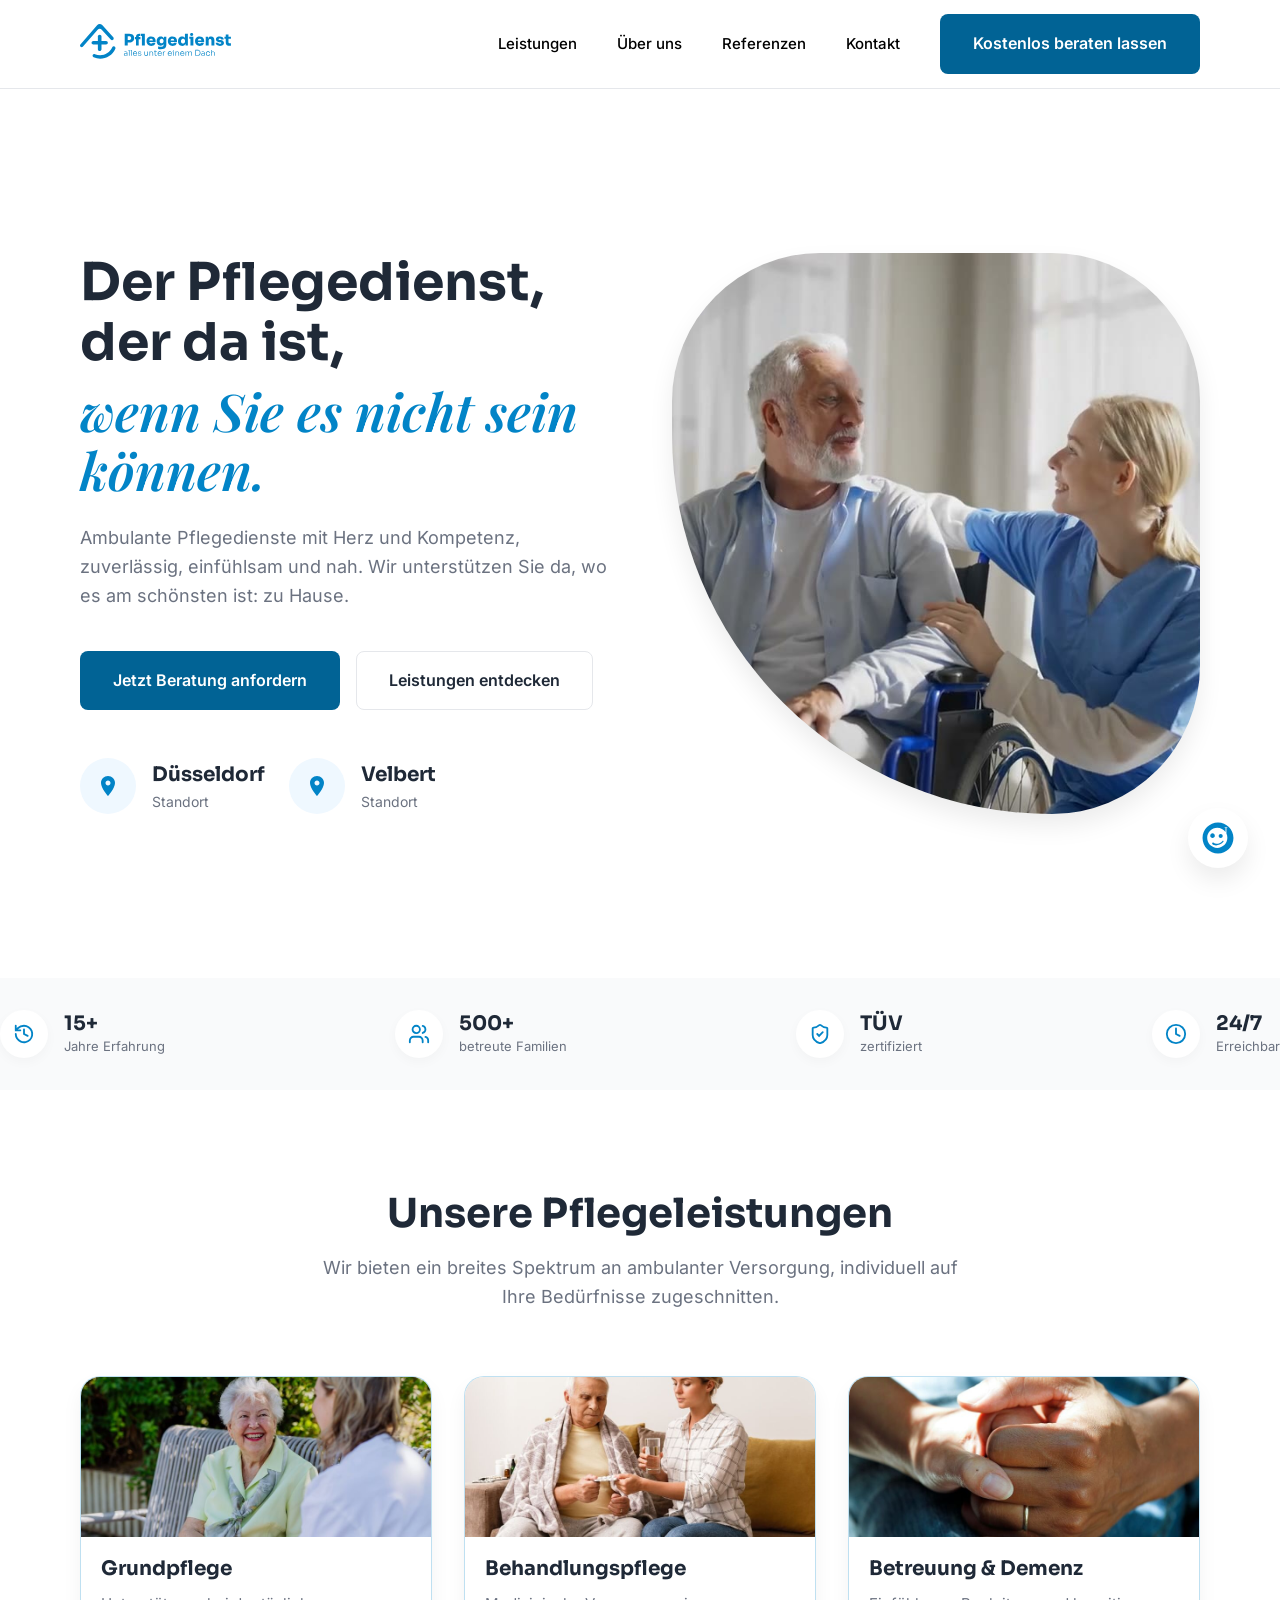
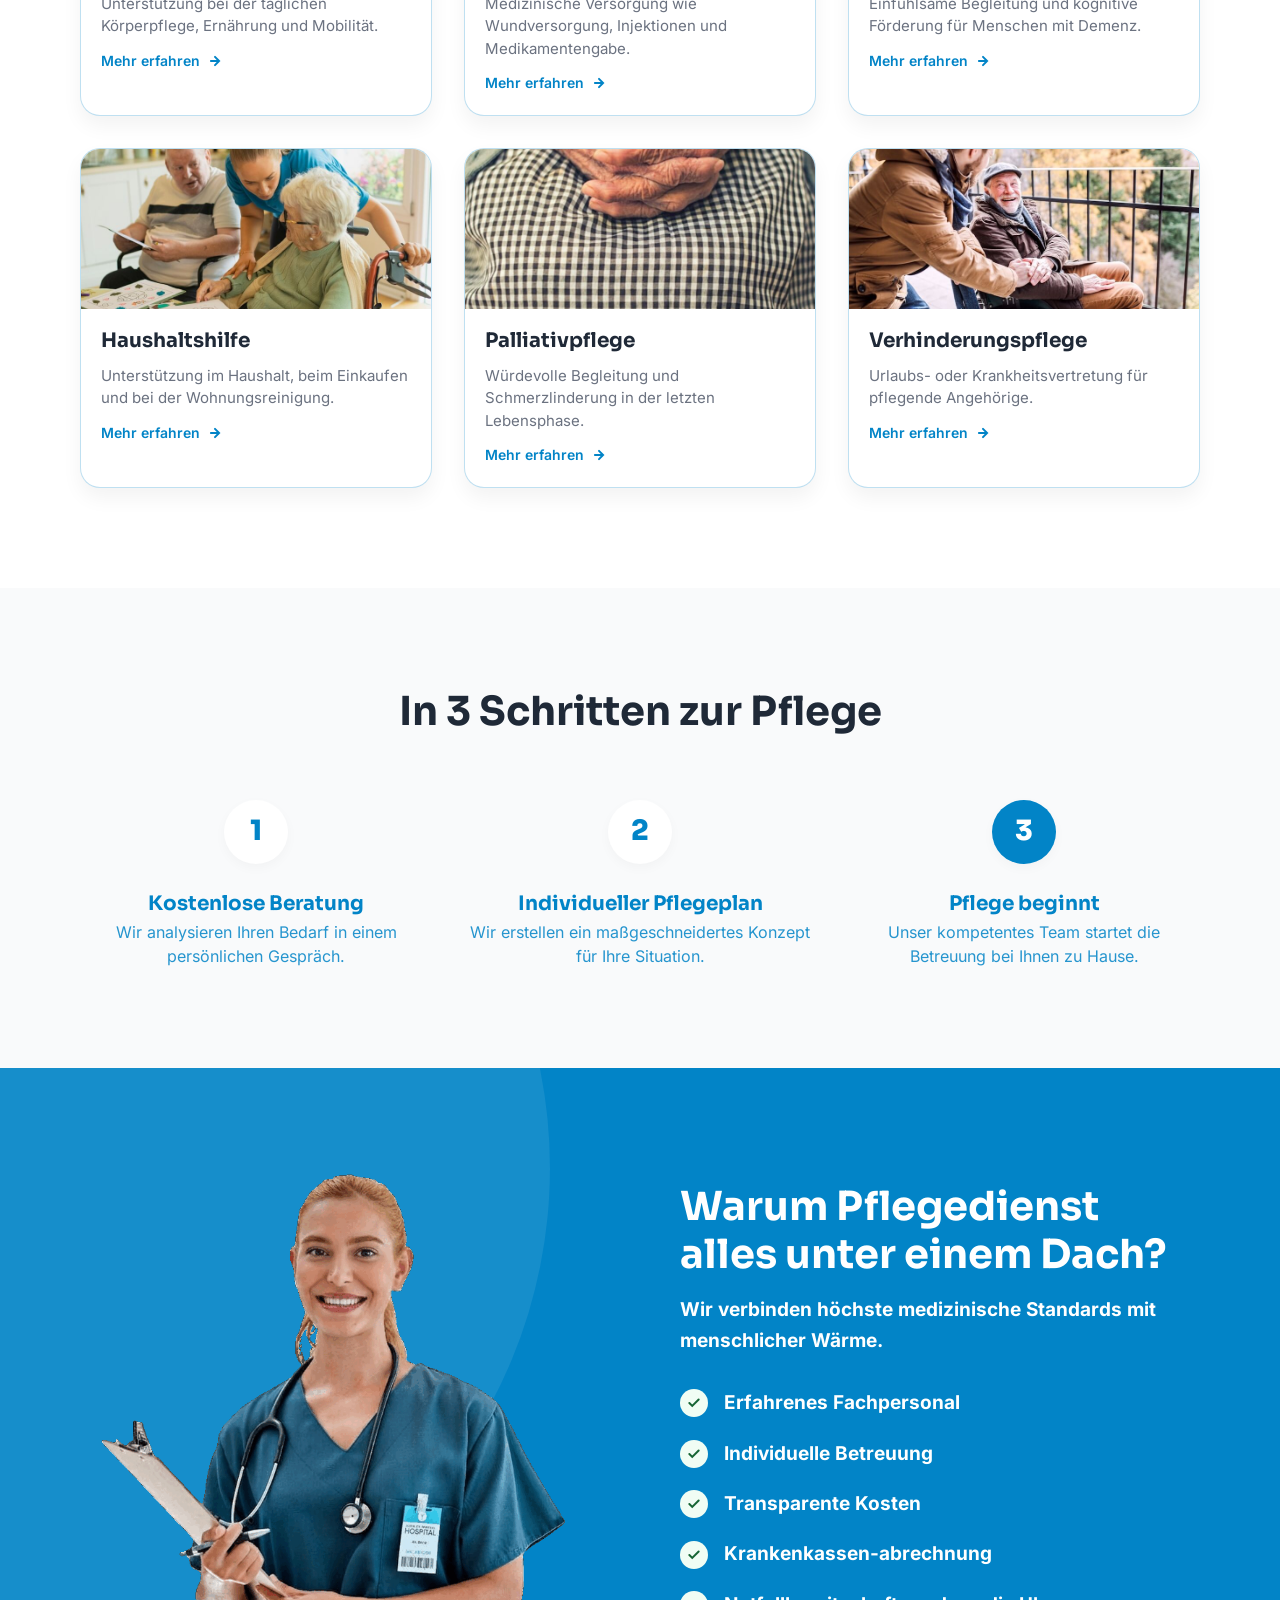
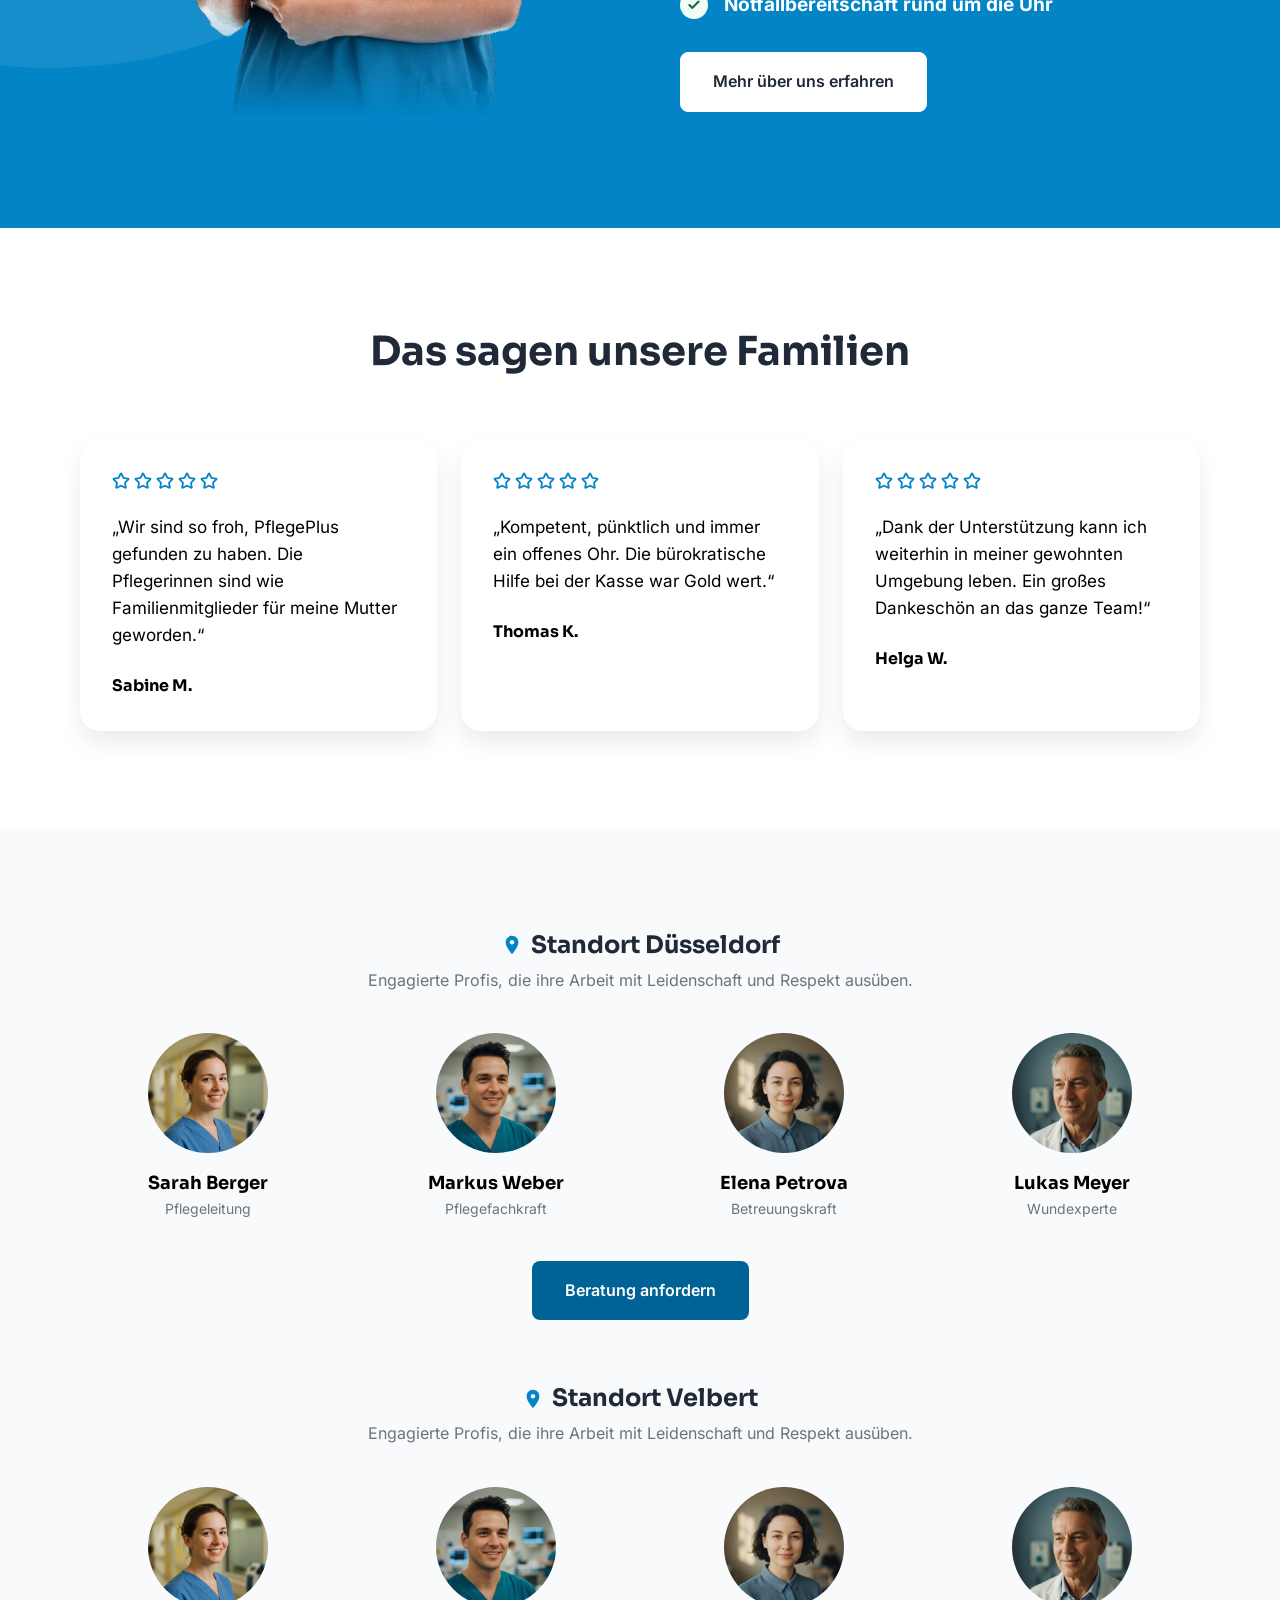
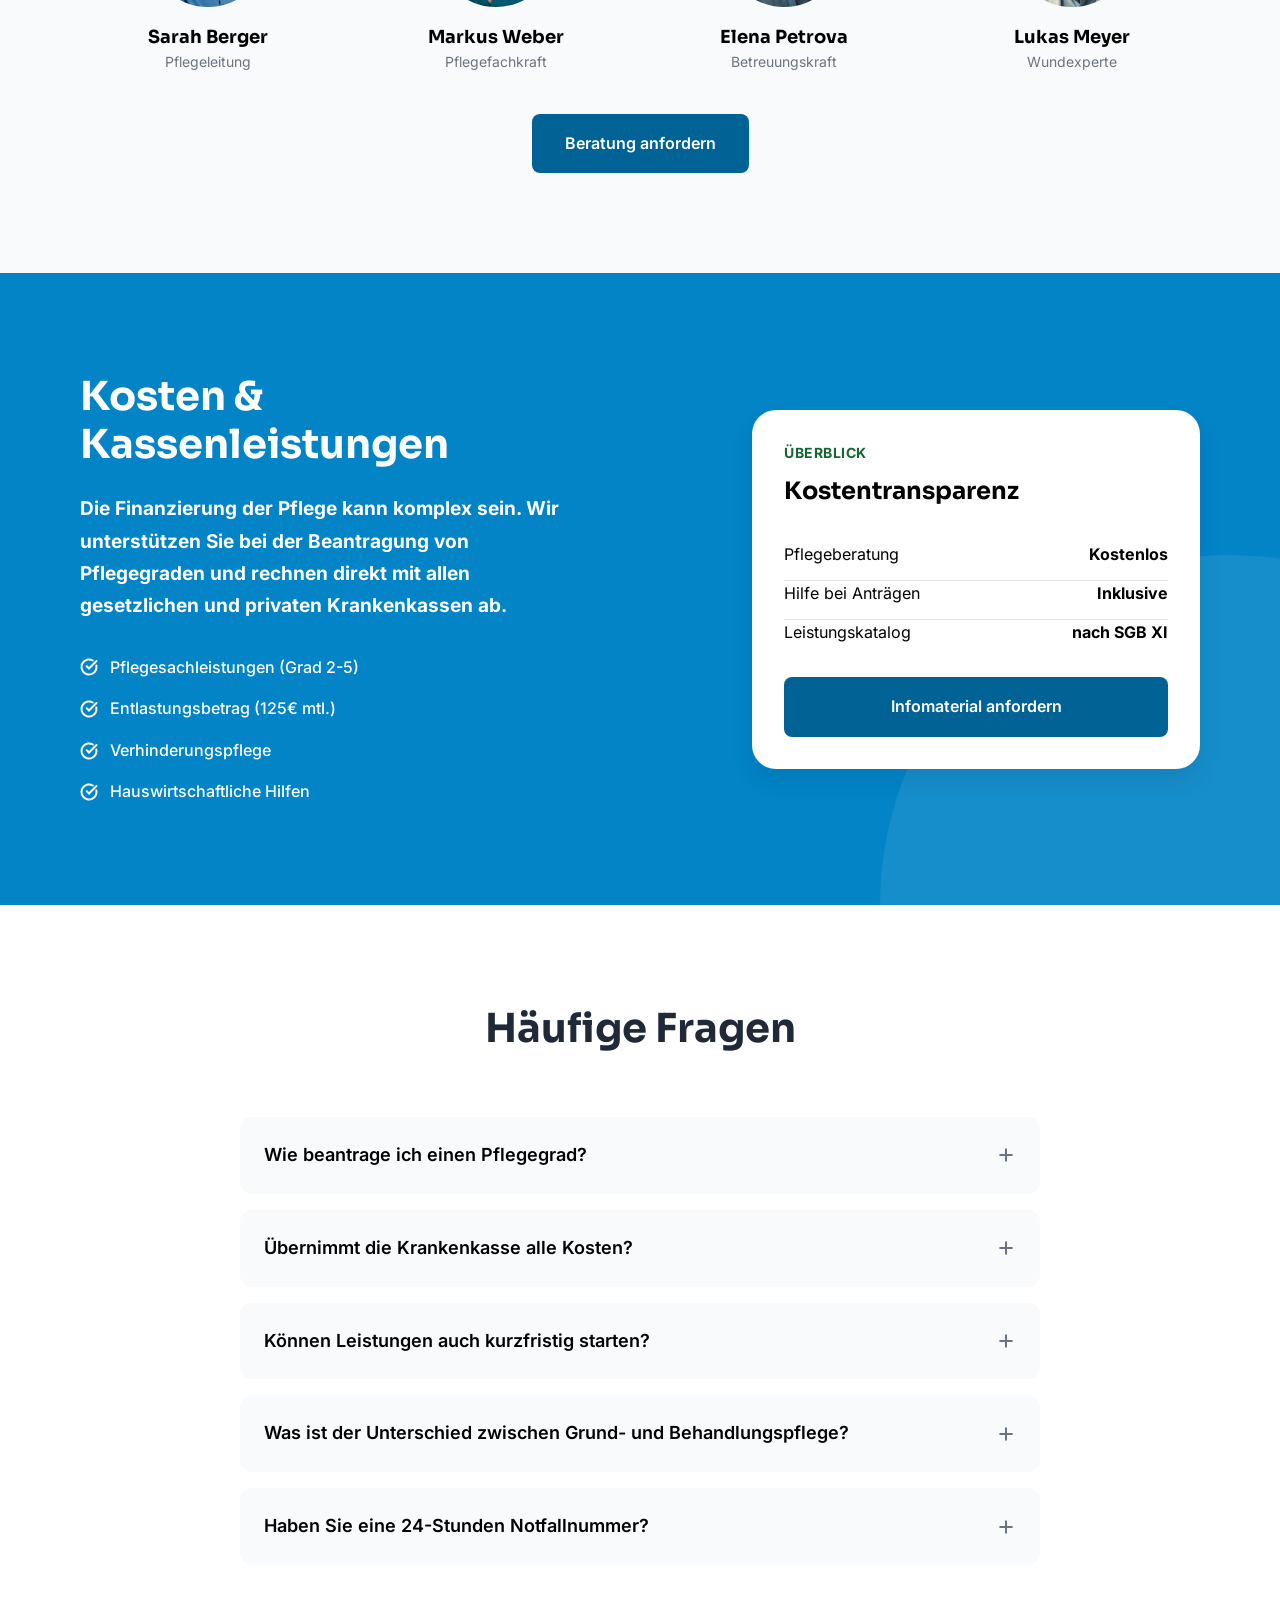
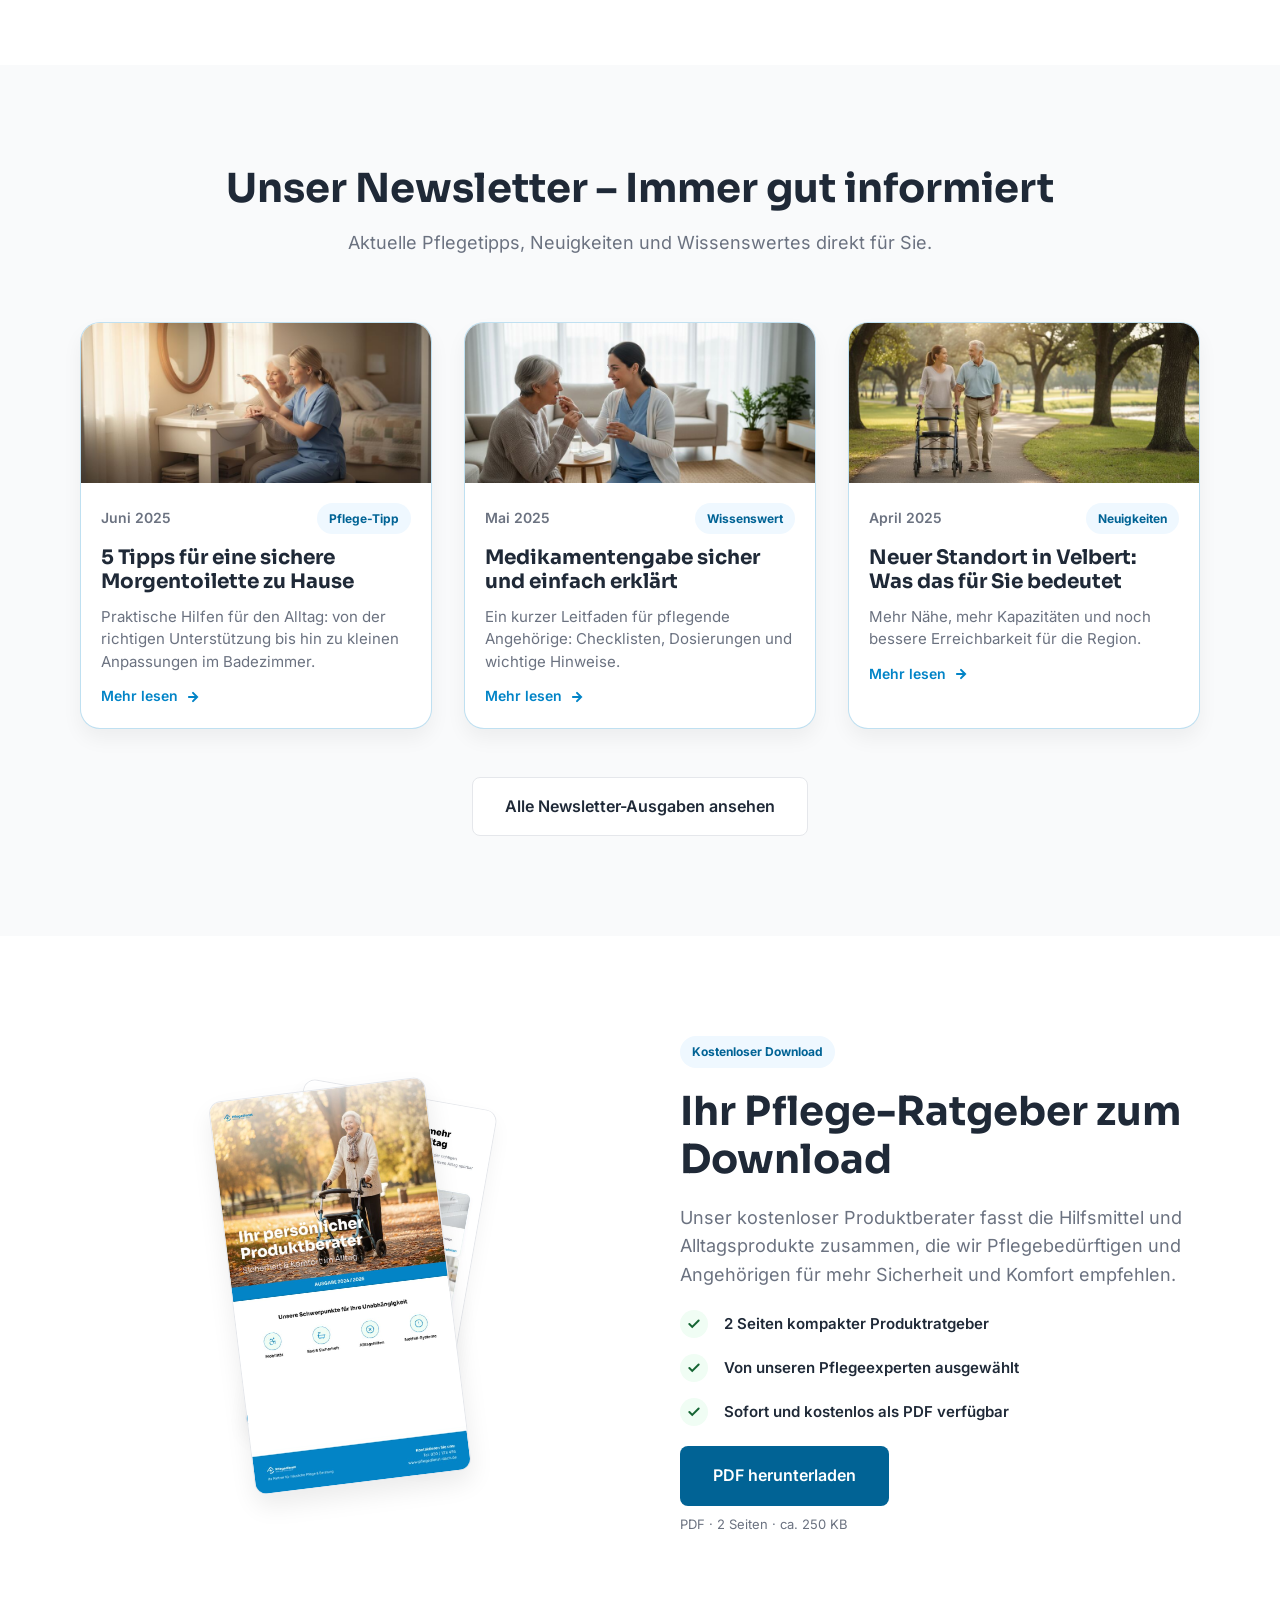
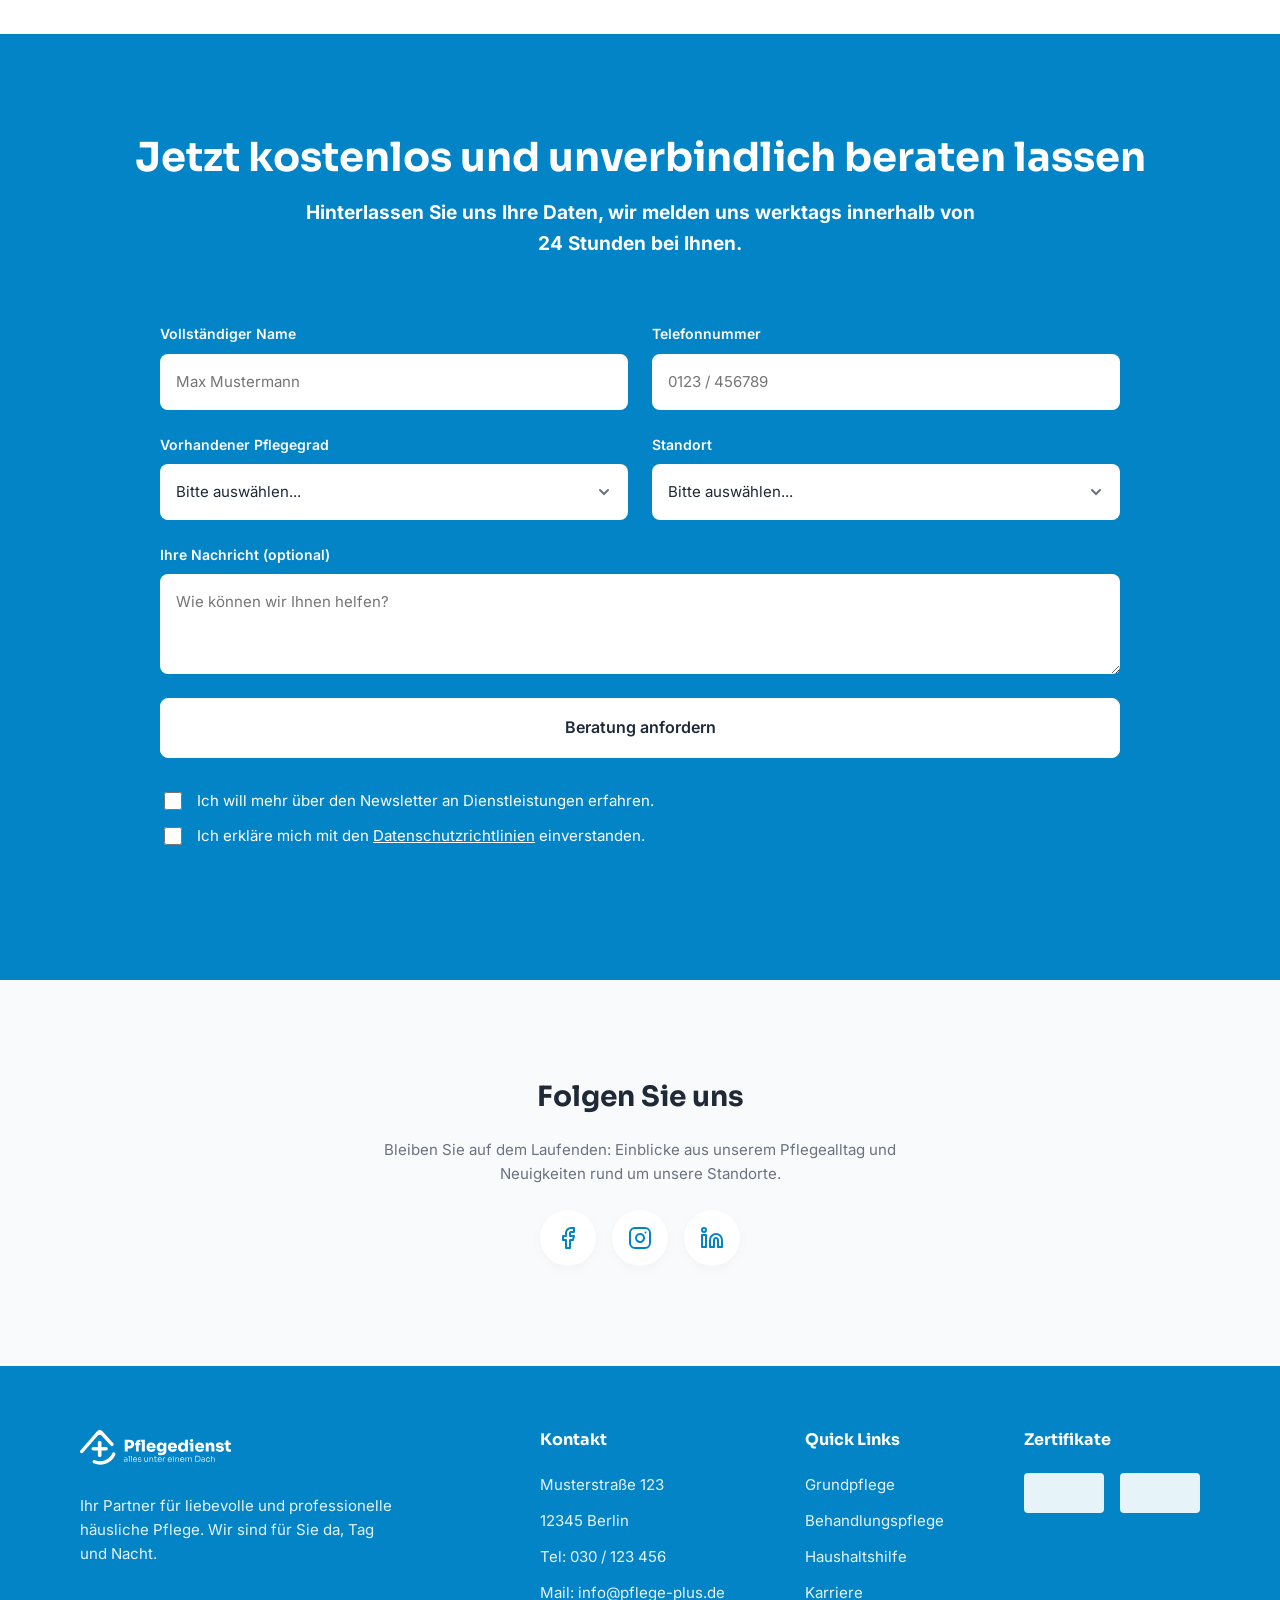
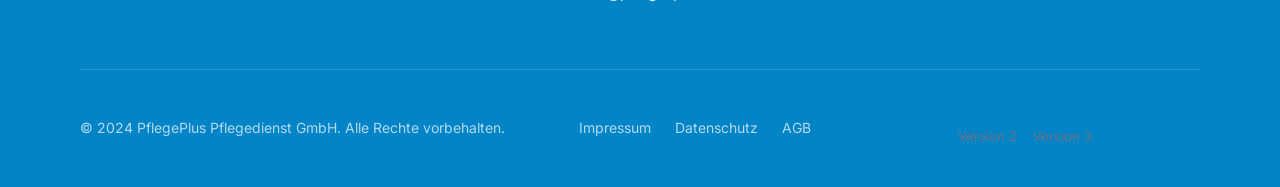
==== commit 48a83106: "Gedankenstriche aus sichtbarem Website-Text entfernt Ersetzt durch Doppelpunkt, Komma, Punkt, Pipe o" ====
--- a/index.html
+++ b/index.html
@@ -3,8 +3,8 @@
 <head>
 <meta charset="UTF-8" />
 <meta name="viewport" content="width=device-width, initial-scale=1.0" />
-<title>Pflegedienst alles unter einem Dach — Der Pflegedienst, der da ist, wenn Sie es nicht sein können.</title>
-<meta name="description" content="Ambulante Pflege in Düsseldorf &amp; Velbert: Grundpflege, Behandlungspflege, Haushaltshilfe u.v.m. — zuverlässig, einfühlsam, nah. Jetzt kostenlos beraten lassen." />
+<title>Pflegedienst alles unter einem Dach: Der Pflegedienst, der da ist, wenn Sie es nicht sein können.</title>
+<meta name="description" content="Ambulante Pflege in Düsseldorf &amp; Velbert: Grundpflege, Behandlungspflege, Haushaltshilfe u.v.m., zuverlässig, einfühlsam, nah. Jetzt kostenlos beraten lassen." />
 <link rel="canonical" href="https://www.PLATZHALTER-DOMAIN.de/" />
 
 <link rel="icon" href="favicon.ico" sizes="any" />
@@ -15,8 +15,8 @@
 
 <meta property="og:type" content="website" />
 <meta property="og:site_name" content="Pflegedienst alles unter einem Dach" />
-<meta property="og:title" content="Pflegedienst alles unter einem Dach — Der Pflegedienst, der da ist, wenn Sie es nicht sein können." />
-<meta property="og:description" content="Ambulante Pflege in Düsseldorf &amp; Velbert: Grundpflege, Behandlungspflege, Haushaltshilfe u.v.m. — zuverlässig, einfühlsam, nah." />
+<meta property="og:title" content="Pflegedienst alles unter einem Dach: Der Pflegedienst, der da ist, wenn Sie es nicht sein können." />
+<meta property="og:description" content="Ambulante Pflege in Düsseldorf &amp; Velbert: Grundpflege, Behandlungspflege, Haushaltshilfe u.v.m., zuverlässig, einfühlsam, nah." />
 <meta property="og:image" content="https://www.PLATZHALTER-DOMAIN.de/assets/images/hero-visual.jpg" />
 <meta property="og:locale" content="de_DE" />
 <meta name="twitter:card" content="summary_large_image" />
@@ -36,7 +36,7 @@
   "@graph": [
     {
       "@type": "MedicalBusiness",
-      "name": "Pflegedienst alles unter einem Dach — Düsseldorf",
+      "name": "Pflegedienst alles unter einem Dach, Düsseldorf",
       "image": "https://www.PLATZHALTER-DOMAIN.de/assets/images/hero-visual.jpg",
       "telephone": "PLATZHALTER-TELEFON",
       "areaServed": "Düsseldorf",
@@ -48,7 +48,7 @@
     },
     {
       "@type": "MedicalBusiness",
-      "name": "Pflegedienst alles unter einem Dach — Velbert",
+      "name": "Pflegedienst alles unter einem Dach, Velbert",
       "image": "https://www.PLATZHALTER-DOMAIN.de/assets/images/hero-visual.jpg",
       "telephone": "PLATZHALTER-TELEFON",
       "areaServed": "Velbert",
@@ -67,7 +67,7 @@
 <!-- ============================== HEADER ============================== -->
 <header class="site-header">
   <div class="container">
-    <a href="#top" class="logo" aria-label="Pflegedienst alles unter einem Dach — Startseite">
+    <a href="#top" class="logo" aria-label="Pflegedienst alles unter einem Dach: Startseite">
       <img class="logo__full" src="assets/logo/logo.svg" alt="Pflegedienst alles unter einem Dach" width="900" height="236" />
     </a>
 
@@ -105,7 +105,7 @@
       <div class="hero__content">
         <div class="hero__heading-group">
           <h1 class="hero__title">Der Pflegedienst, der da ist, <em>wenn Sie es nicht sein können.</em></h1>
-          <p class="hero__lede">Ambulante Pflegedienste mit Herz und Kompetenz — zuverlässig, einfühlsam und nah. Wir unterstützen Sie da, wo es am schönsten ist: zu Hause.</p>
+          <p class="hero__lede">Ambulante Pflegedienste mit Herz und Kompetenz, zuverlässig, einfühlsam und nah. Wir unterstützen Sie da, wo es am schönsten ist: zu Hause.</p>
         </div>
         <div class="hero__actions">
           <a href="#kontakt" class="btn btn--primary">Jetzt Beratung anfordern</a>
@@ -444,7 +444,7 @@
             <img class="accordion-trigger__icon" src="assets/icons/plus.svg" alt="" aria-hidden="true" />
           </button>
           <div class="accordion-panel" id="faq-panel-3" role="region" aria-labelledby="faq-trigger-3"><div class="accordion-panel__inner">
-            <p>Ja, in dringenden Fällen können wir die Versorgung häufig innerhalb weniger Tage beginnen. Kontaktieren Sie uns einfach — wir prüfen gemeinsam mit Ihnen die schnellstmögliche Umsetzung.</p>
+            <p>Ja, in dringenden Fällen können wir die Versorgung häufig innerhalb weniger Tage beginnen. Kontaktieren Sie uns einfach. Wir prüfen gemeinsam mit Ihnen die schnellstmögliche Umsetzung.</p>
           </div></div>
         </div>
         <div class="accordion-item">
@@ -611,7 +611,7 @@
     <div class="container">
       <div class="social-follow__inner reveal">
         <h2 class="social-follow__title">Folgen Sie uns</h2>
-        <p class="social-follow__text">Bleiben Sie auf dem Laufenden — Einblicke aus unserem Pflegealltag und Neuigkeiten rund um unsere Standorte.</p>
+        <p class="social-follow__text">Bleiben Sie auf dem Laufenden: Einblicke aus unserem Pflegealltag und Neuigkeiten rund um unsere Standorte.</p>
         <div class="social-follow__icons">
           <a class="social-icon reveal" href="#" target="_blank" rel="noopener noreferrer" aria-label="Facebook">
             <img src="assets/icons/facebook.svg" alt="" />
@@ -634,10 +634,10 @@
   <div class="container">
     <div class="footer-top">
       <div class="footer-brand">
-        <a href="#top" class="logo logo--inverse" aria-label="Pflegedienst alles unter einem Dach — Startseite">
+        <a href="#top" class="logo logo--inverse" aria-label="Pflegedienst alles unter einem Dach: Startseite">
           <img class="logo__full" src="assets/logo/logo.svg" alt="Pflegedienst alles unter einem Dach" width="900" height="236" />
         </a>
-        <p>Ihr Partner für liebevolle und professionelle häusliche Pflege. Wir sind für Sie da — Tag und Nacht.</p>
+        <p>Ihr Partner für liebevolle und professionelle häusliche Pflege. Wir sind für Sie da, Tag und Nacht.</p>
       </div>
 
       <div class="footer-columns">
@@ -712,7 +712,7 @@
 
     <div class="chat-widget__view" data-chat-view="callback" hidden>
       <form class="chat-widget__body" id="callbackForm">
-        <p class="chat-widget__message">Gerne! Hinterlassen Sie uns Ihren Namen und Ihre Telefonnummer — wir rufen Sie werktags zeitnah zurück.</p>
+        <p class="chat-widget__message">Gerne! Hinterlassen Sie uns Ihren Namen und Ihre Telefonnummer. Wir rufen Sie werktags zeitnah zurück.</p>
         <div class="chat-widget__field">
           <label for="callbackName">Name</label>
           <input type="text" id="callbackName" name="callbackName" placeholder="Max Mustermann" required />
--- a/css/layout.css
+++ b/css/layout.css
@@ -232,12 +232,14 @@
 
 @media (min-width: 1120px) {
   .hero__title {
-    font-size: var(--text-6xl);
-    line-height: 1.1;
+    font-size: 3.25rem;
+    line-height: 1.15;
   }
 }
 
 .hero__title em {
+  display: block;
+  margin-top: var(--space-8);
   font-family: var(--font-accent);
   font-style: italic;
   font-weight: 600;
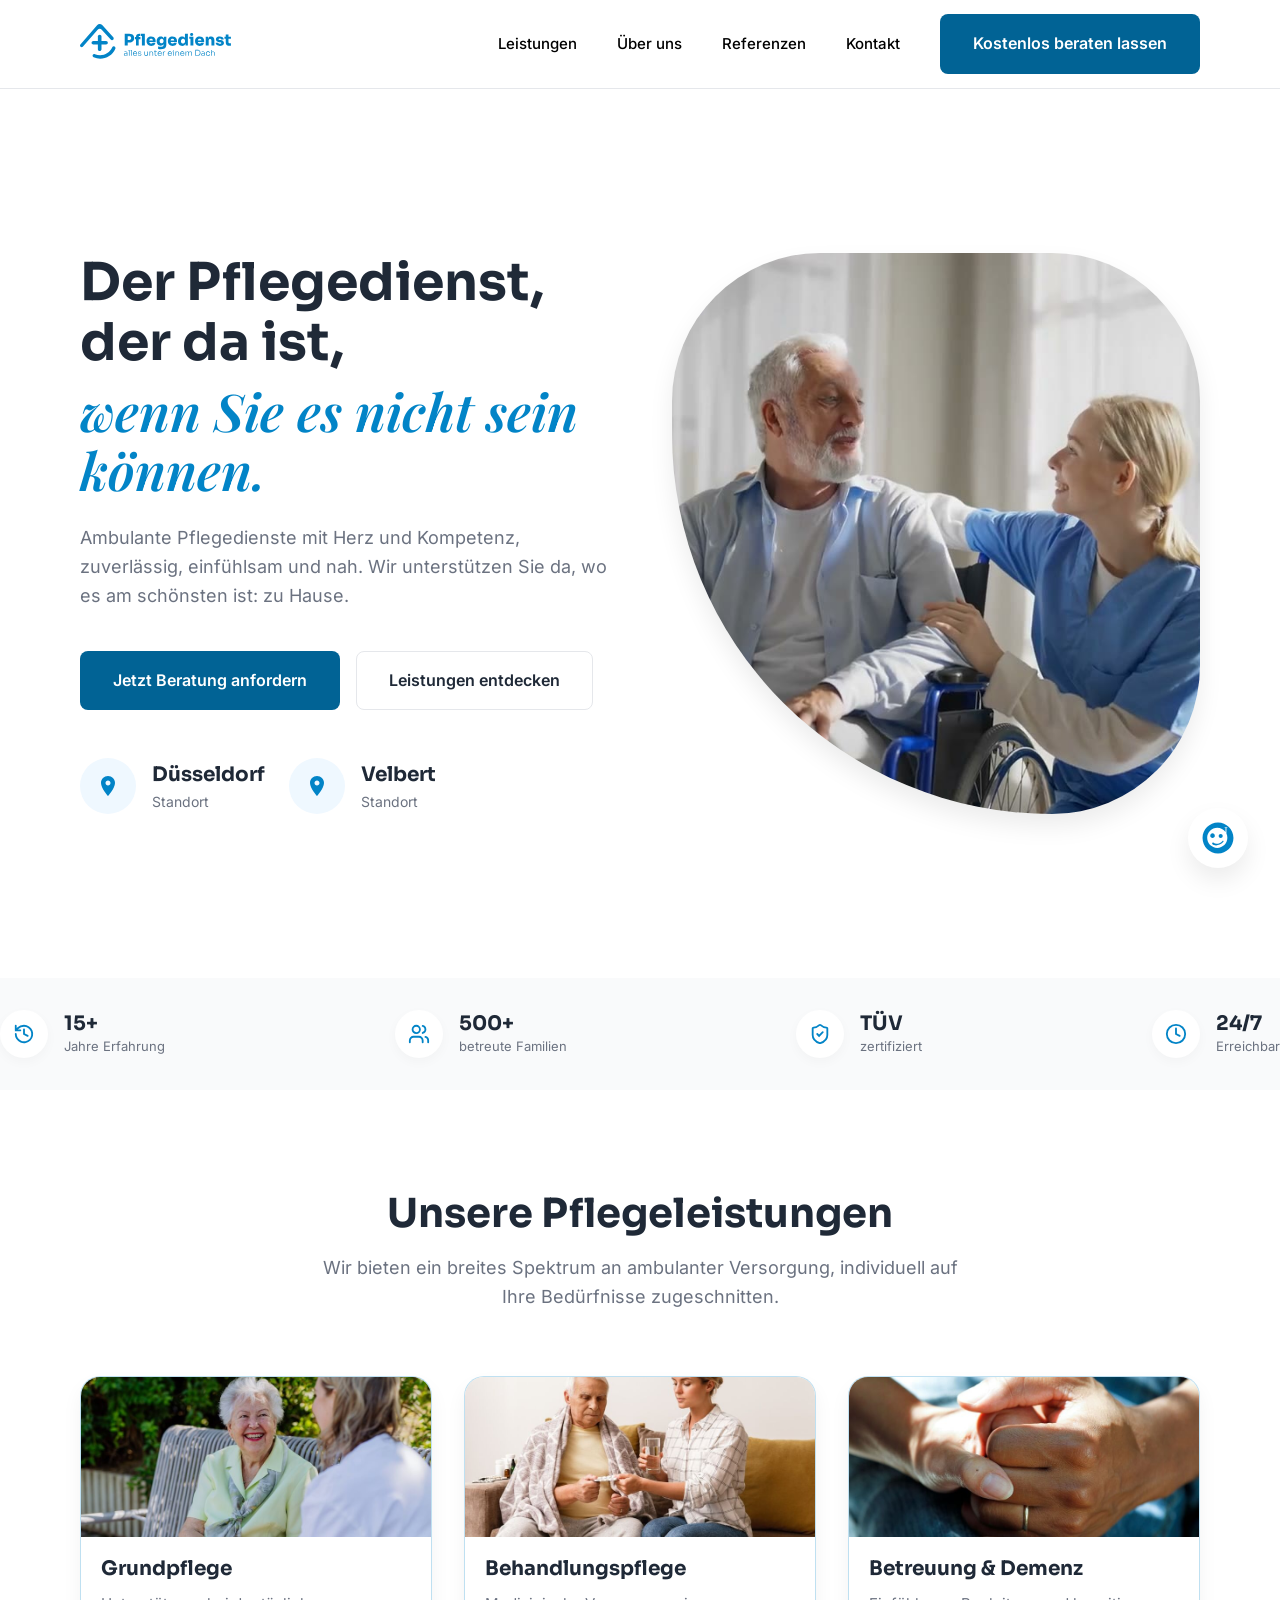
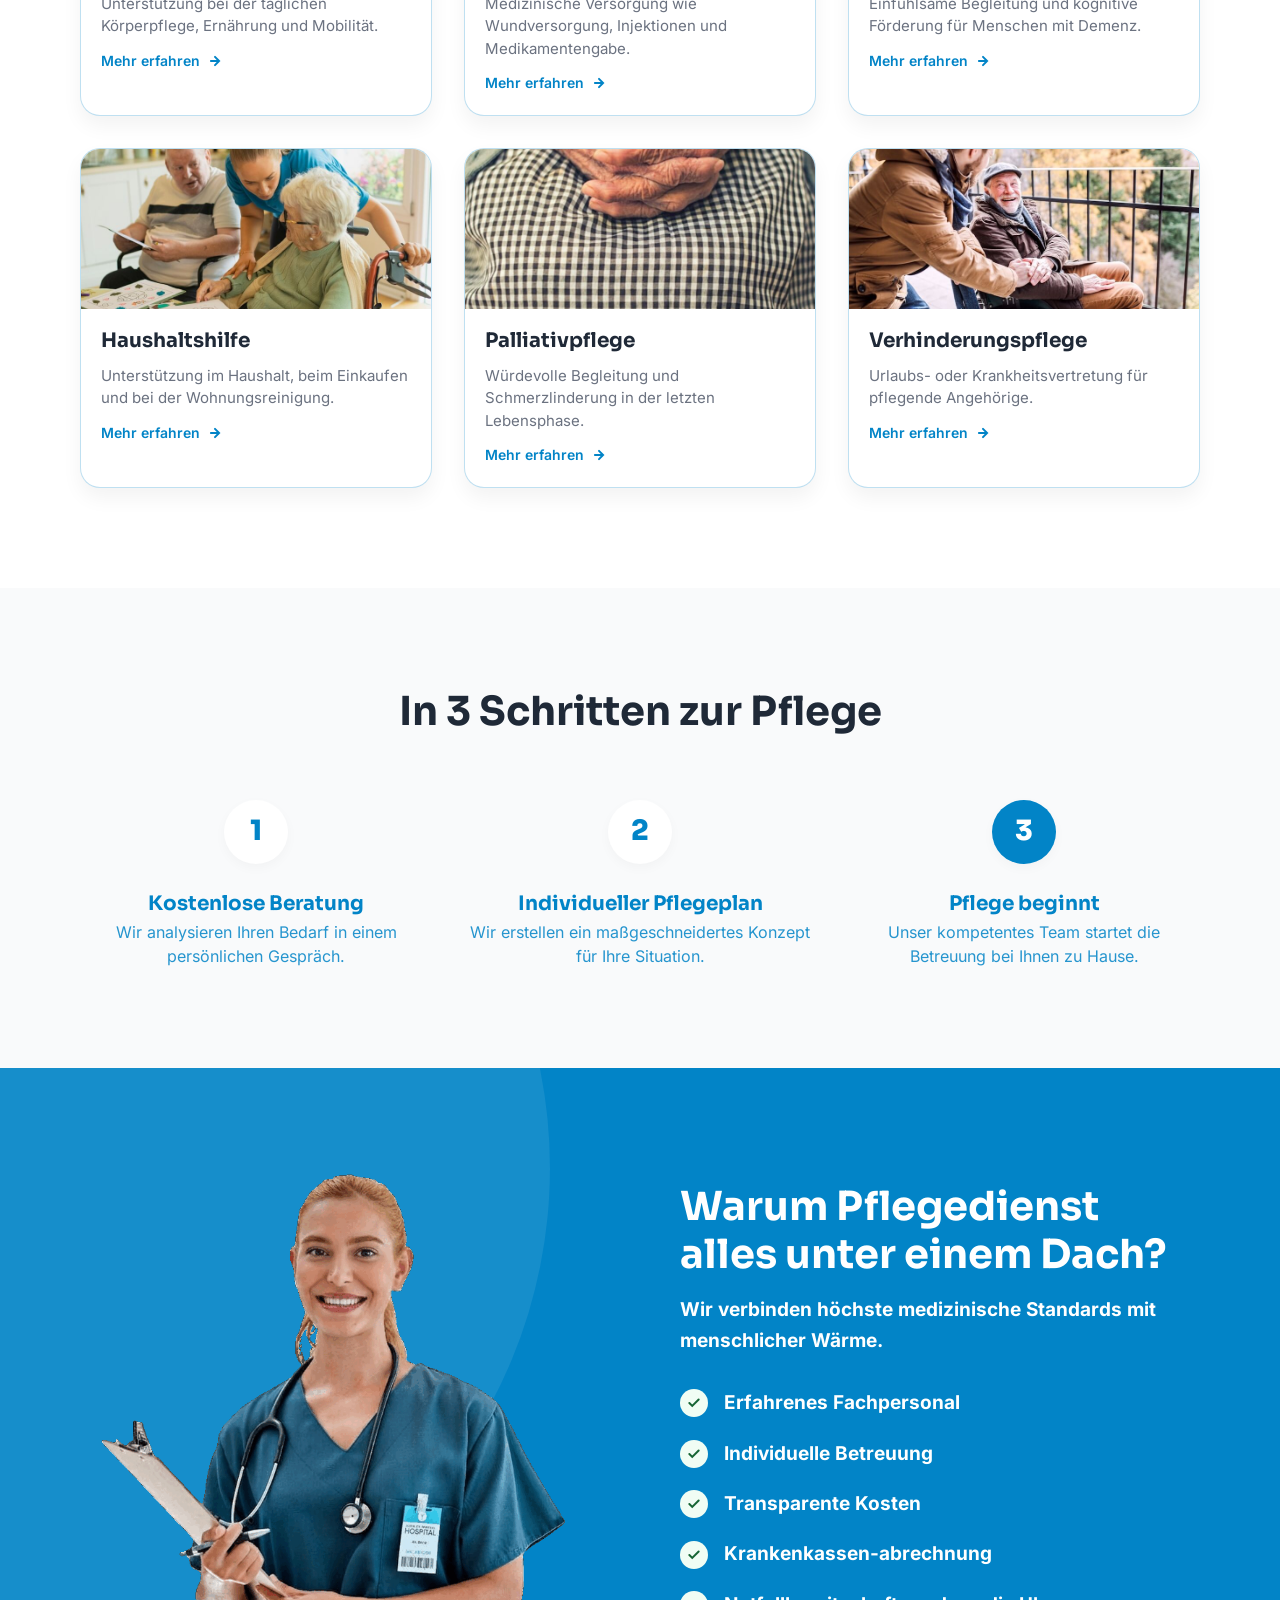
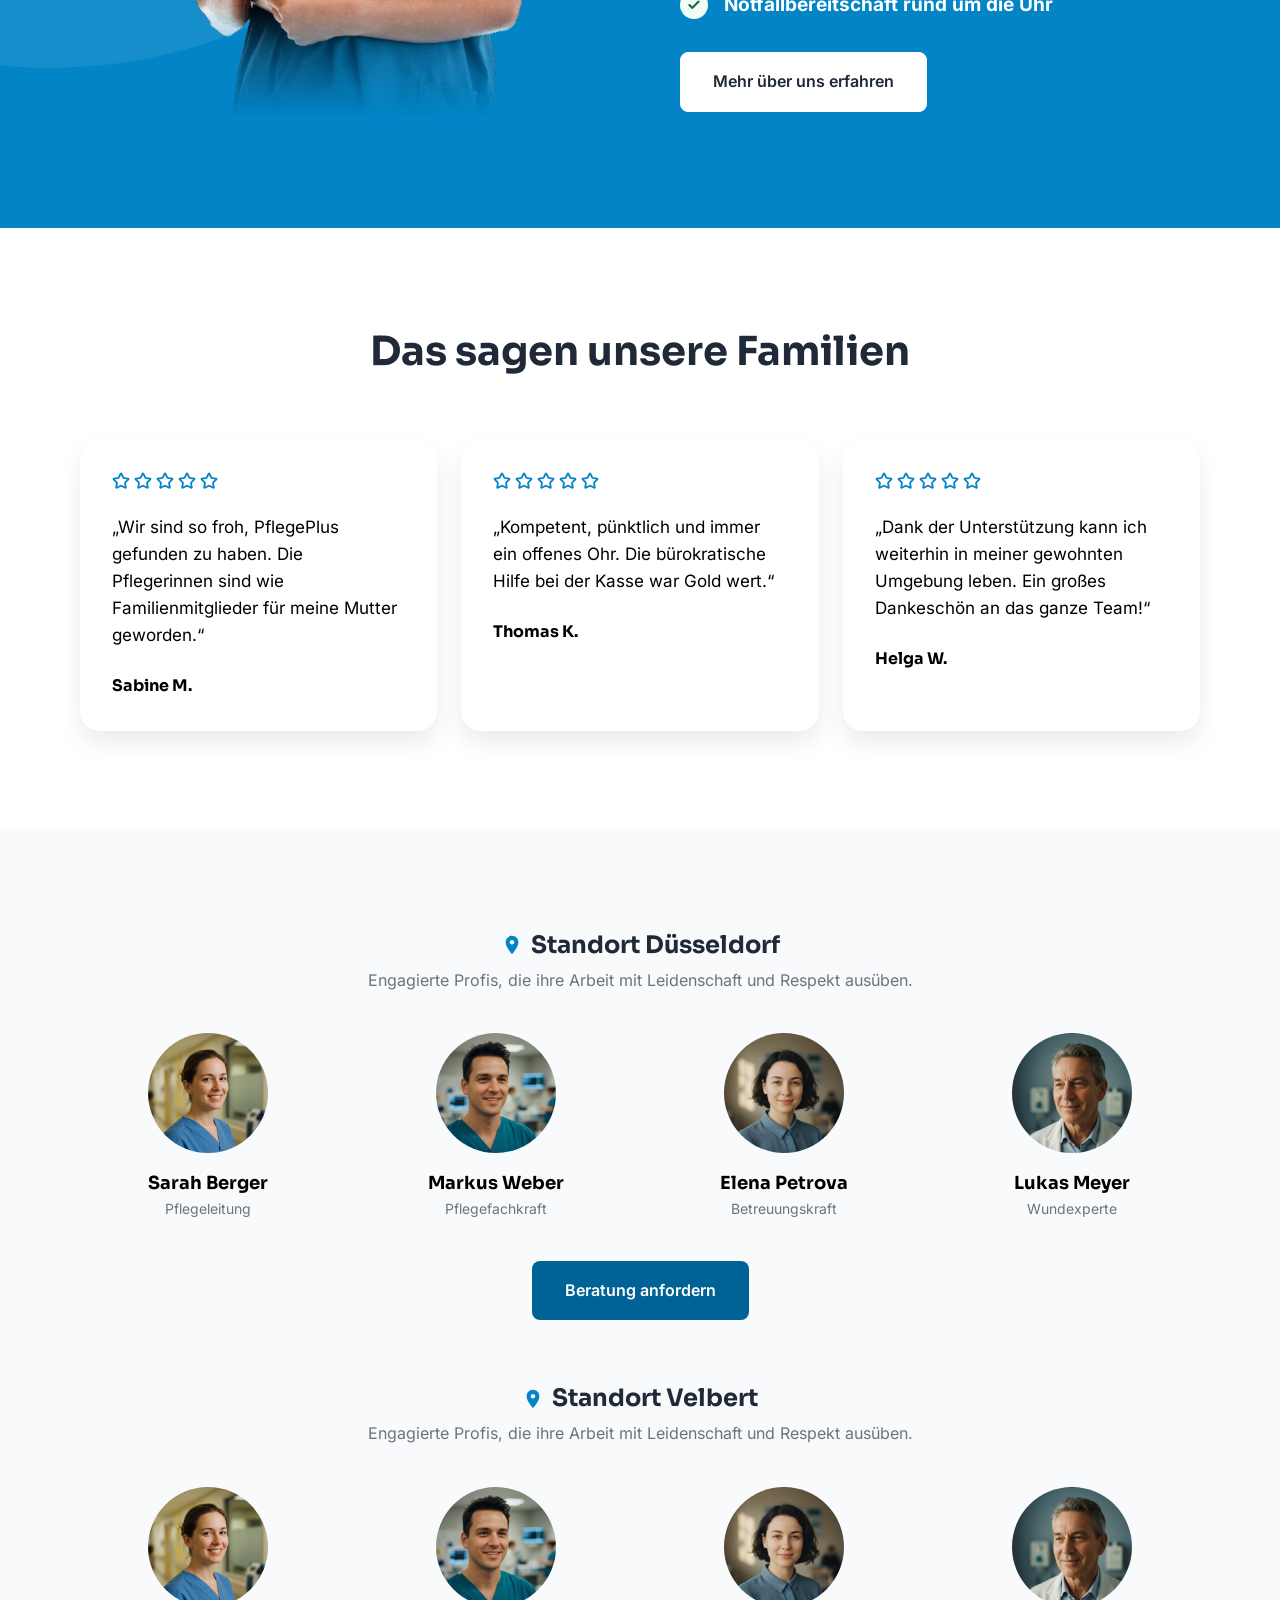
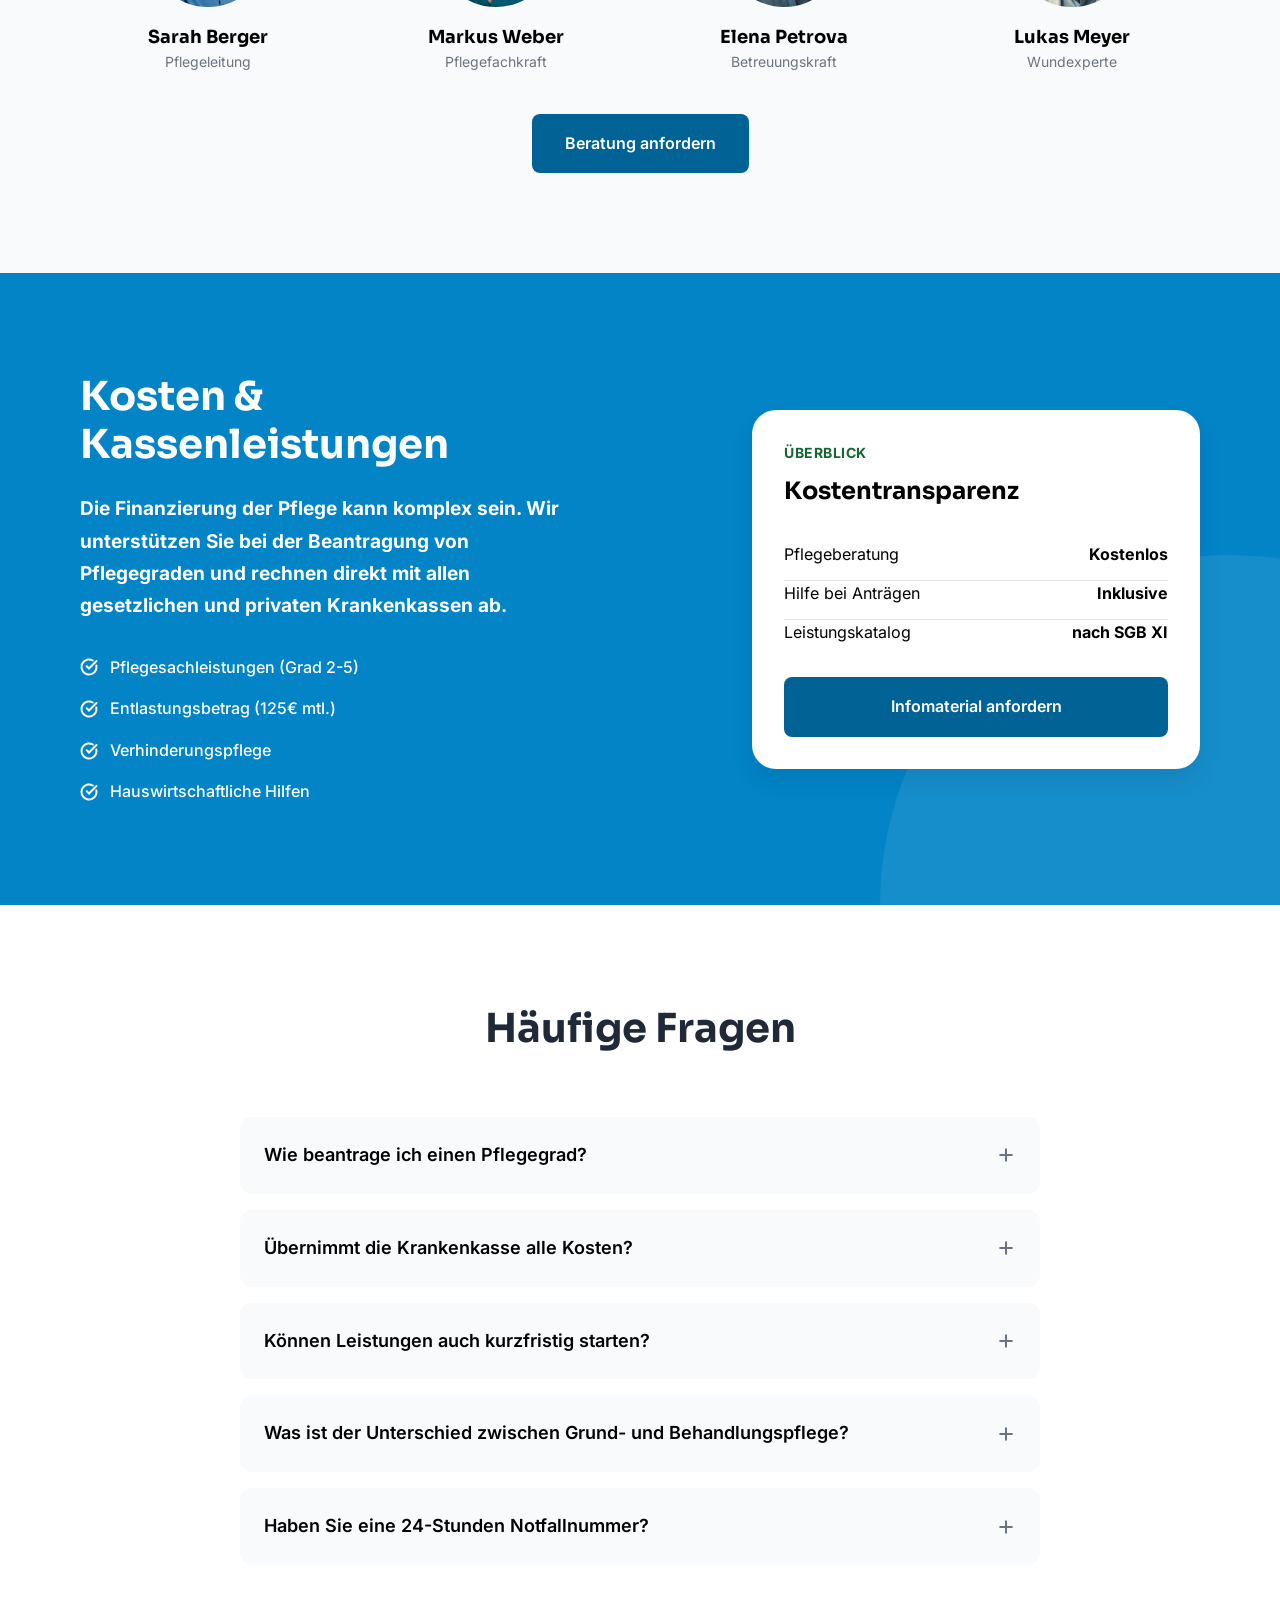
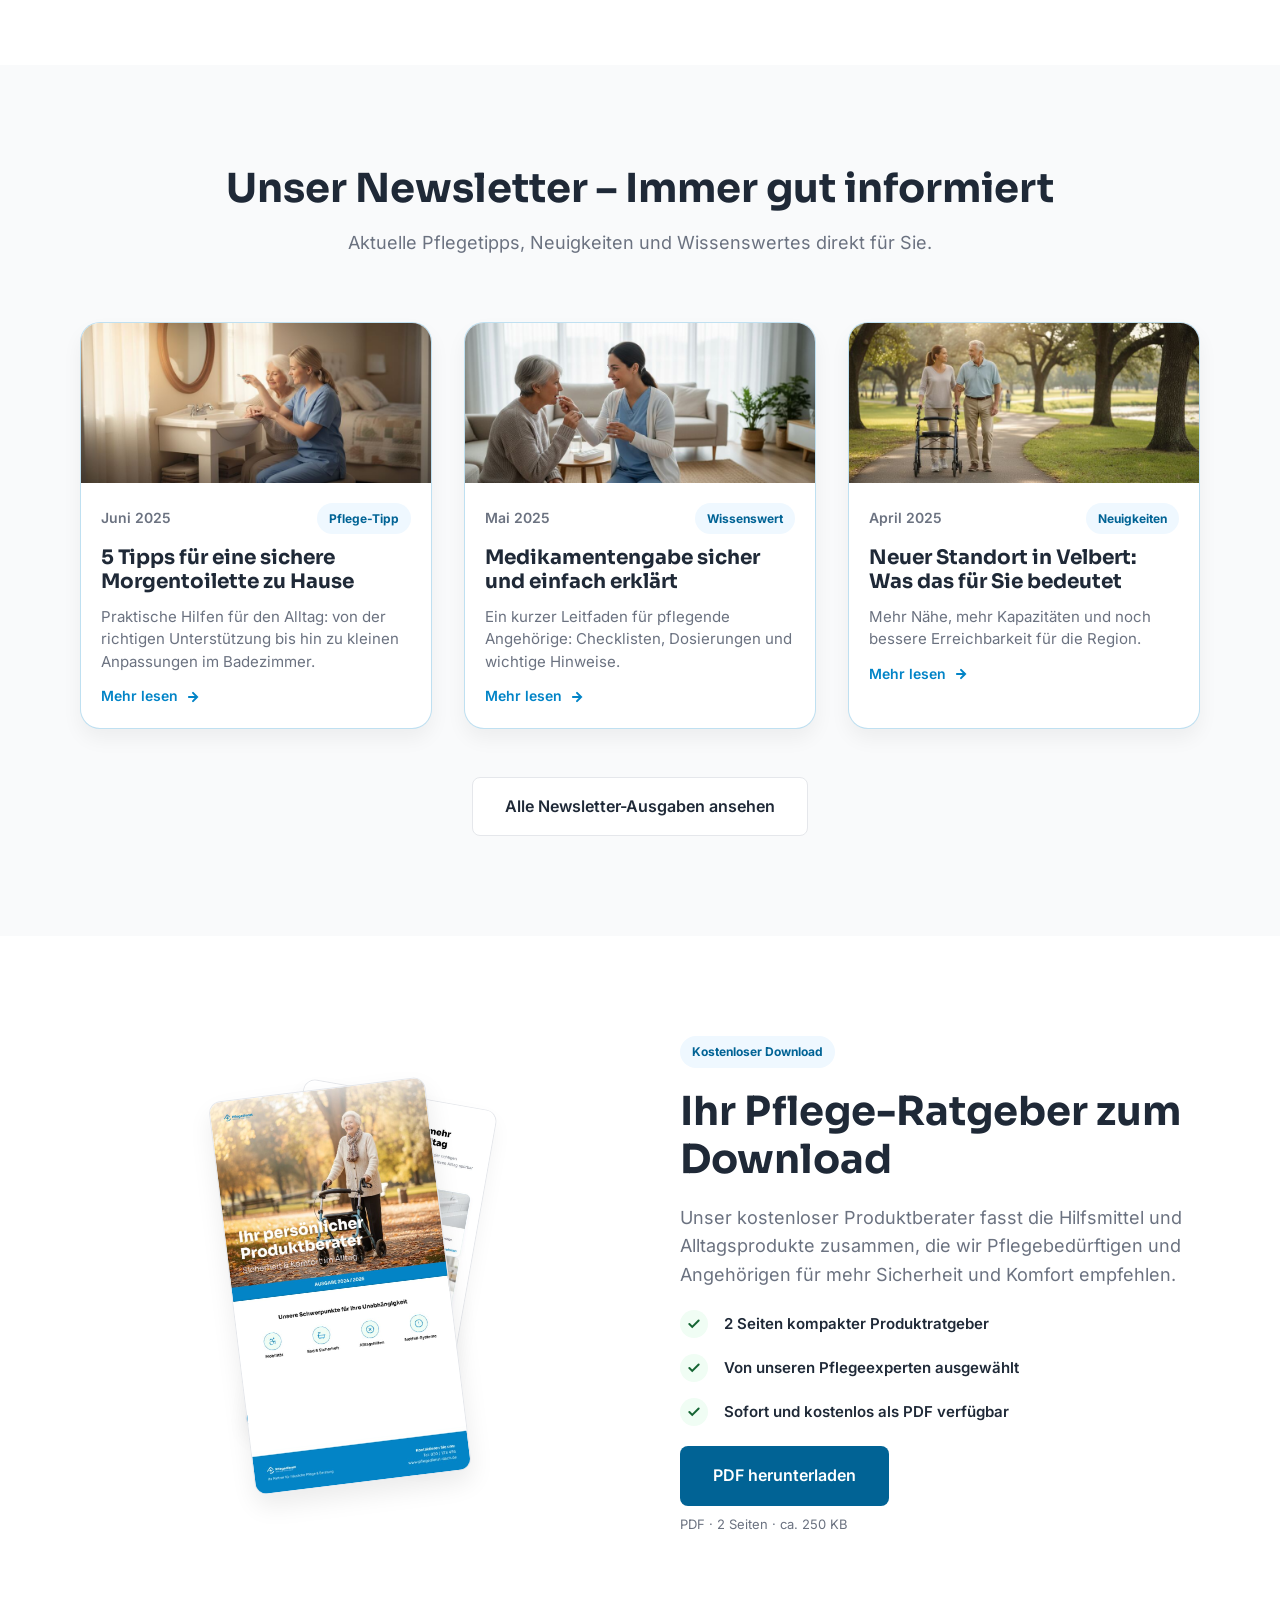
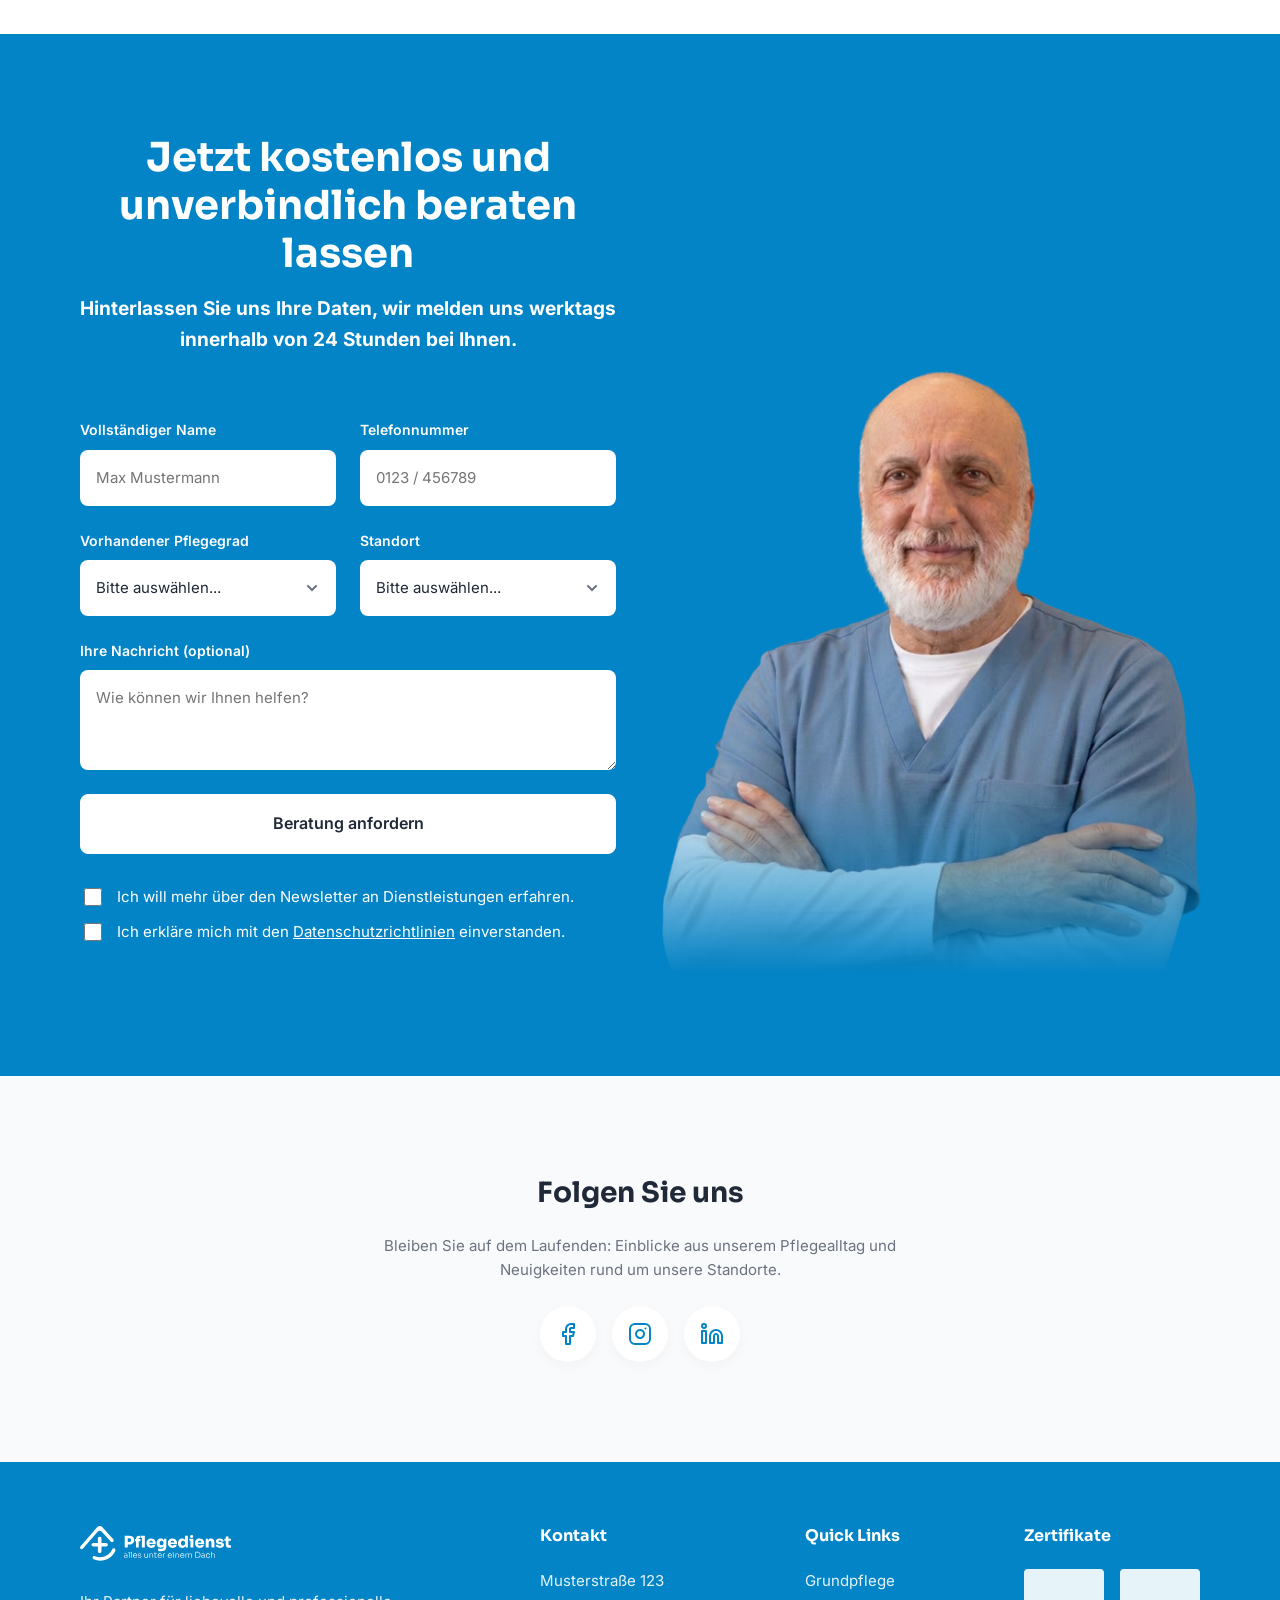
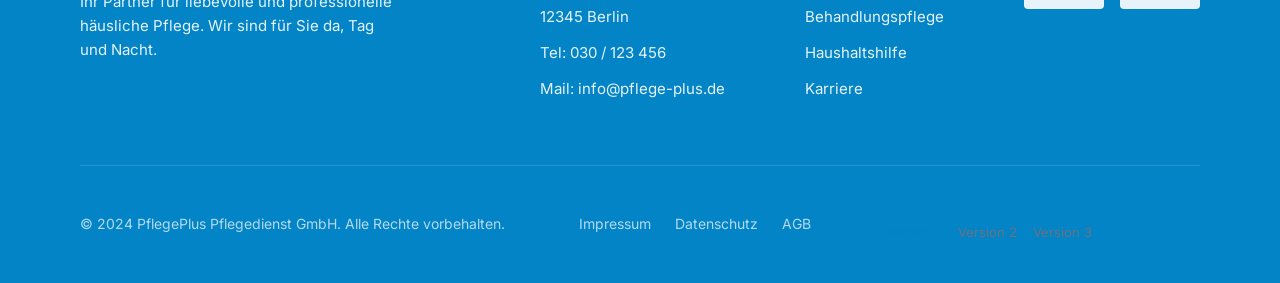
==== commit b8a6165a: "Add Yashar image to contact section with fade" ====
--- a/index.html
+++ b/index.html
@@ -549,11 +549,13 @@
   <!-- ============================== LEAD CAPTURE ============================== -->
   <section id="kontakt" class="section--brand">
     <div class="container">
-      <div class="section-head section-head--inverse">
-        <h2 class="section-title">Jetzt kostenlos und unverbindlich beraten lassen</h2>
-        <p class="section-intro">Hinterlassen Sie uns Ihre Daten, wir melden uns werktags innerhalb von 24 Stunden bei Ihnen.</p>
-      </div>
-      <form class="lead-form">
+      <div class="contact-layout">
+        <div class="contact-layout__content">
+          <div class="section-head section-head--inverse">
+            <h2 class="section-title">Jetzt kostenlos und unverbindlich beraten lassen</h2>
+            <p class="section-intro">Hinterlassen Sie uns Ihre Daten, wir melden uns werktags innerhalb von 24 Stunden bei Ihnen.</p>
+          </div>
+          <form class="lead-form" style="margin-inline: 0; max-width: none;">
         <div class="lead-form__grid">
           <div class="field">
             <label class="field__label" for="name">Vollständiger Name</label>
@@ -603,6 +605,11 @@
         </div>
         <p class="lead-form__status" role="status" style="color:var(--color-text-inverse);font-weight:600;"></p>
       </form>
+        </div>
+        <div class="contact-layout__image">
+          <img src="assets/images/yashar.png" alt="Yashar" class="yashar-image" />
+        </div>
+      </div>
     </div>
   </section>
 
--- a/css/layout.css
+++ b/css/layout.css
@@ -922,3 +922,41 @@
   display: flex;
   gap: var(--space-24);
 }
+
+/* ---- Contact Section with Image ------------------------------------------------------------- */
+.contact-layout {
+  display: flex;
+  flex-direction: column;
+  gap: var(--space-48);
+  align-items: center;
+}
+
+@media (min-width: 992px) {
+  .contact-layout {
+    flex-direction: row;
+    align-items: flex-end;
+    justify-content: space-between;
+  }
+  .contact-layout__content {
+    flex: 1;
+    width: 100%;
+    max-width: 600px;
+  }
+  .contact-layout__image {
+    flex: 1;
+    width: 100%;
+    display: flex;
+    justify-content: center;
+  }
+}
+
+.yashar-image {
+  width: 100%;
+  max-width: 700px;
+  height: auto;
+  display: block;
+  transform: scale(1.8);
+  transform-origin: bottom center;
+  -webkit-mask-image: linear-gradient(to bottom, rgba(0,0,0,1) 70%, rgba(0,0,0,0) 100%);
+  mask-image: linear-gradient(to bottom, rgba(0,0,0,1) 70%, rgba(0,0,0,0) 100%);
+}
